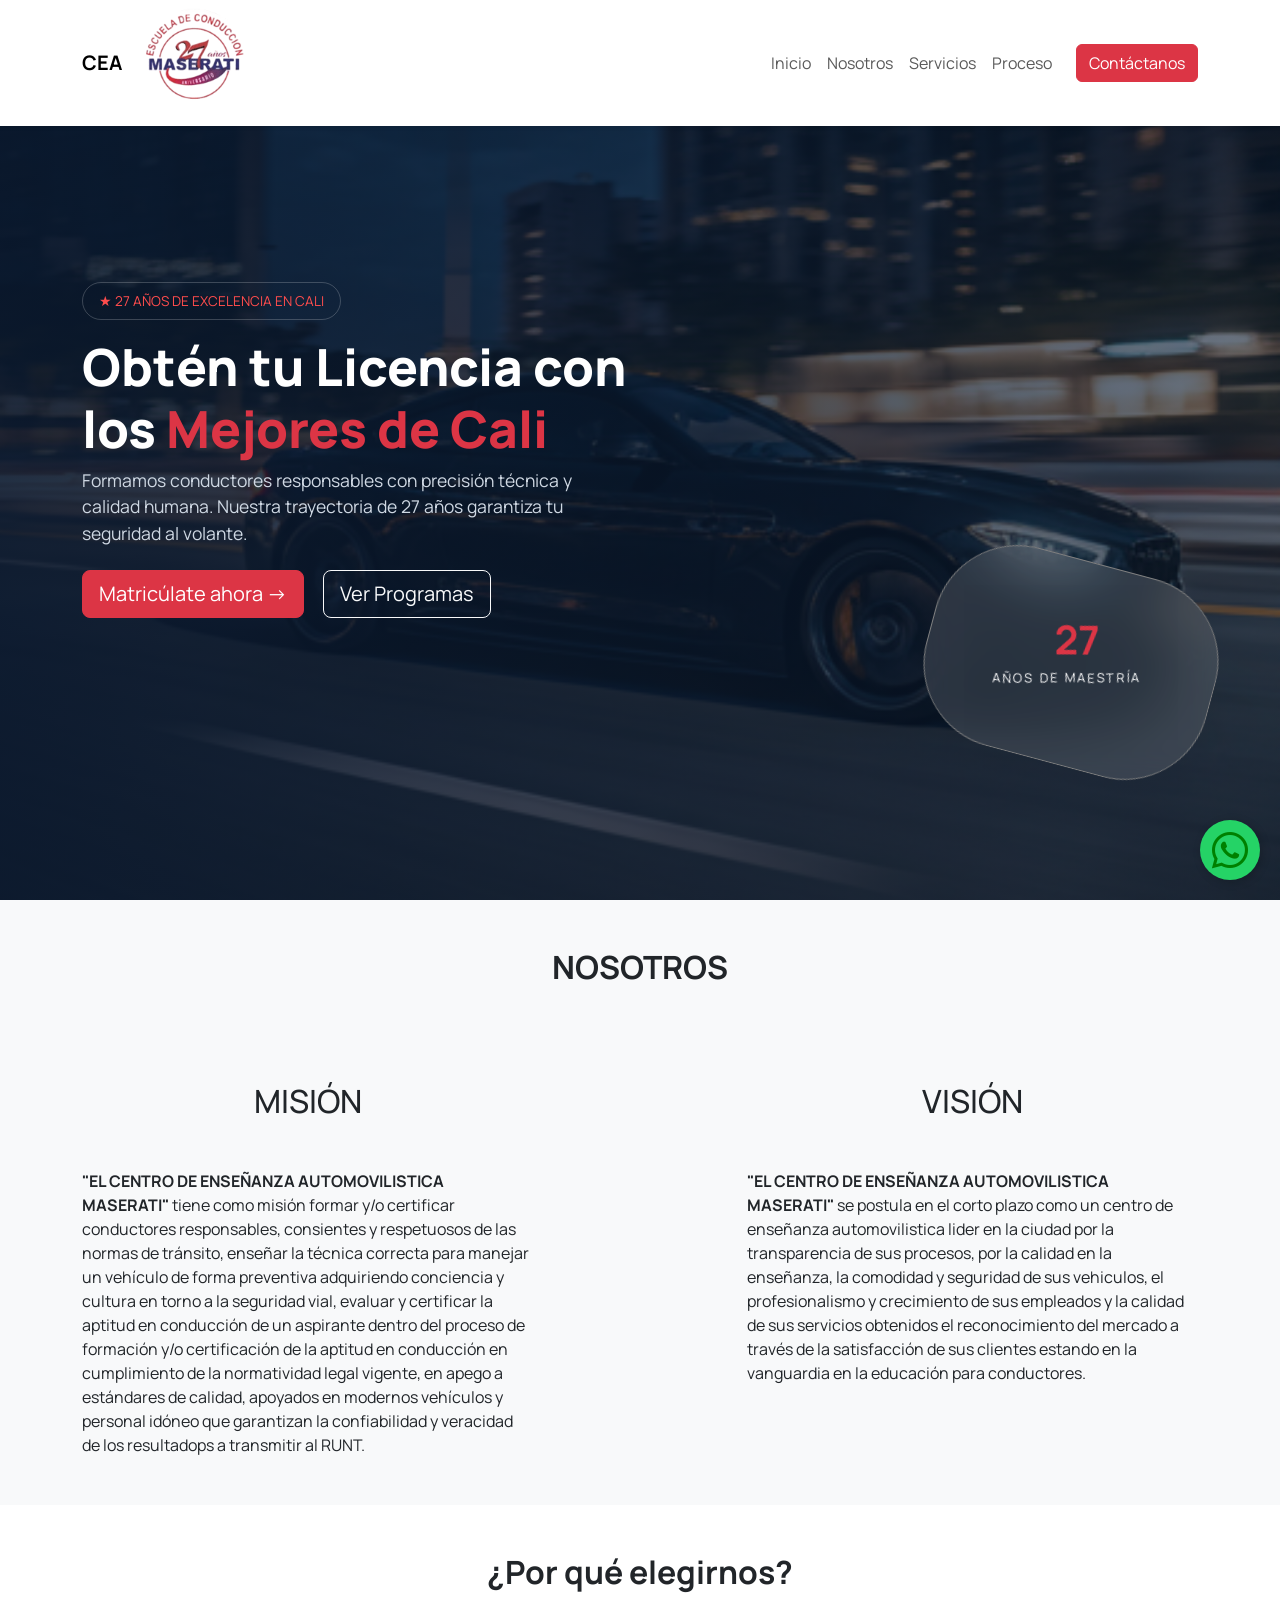
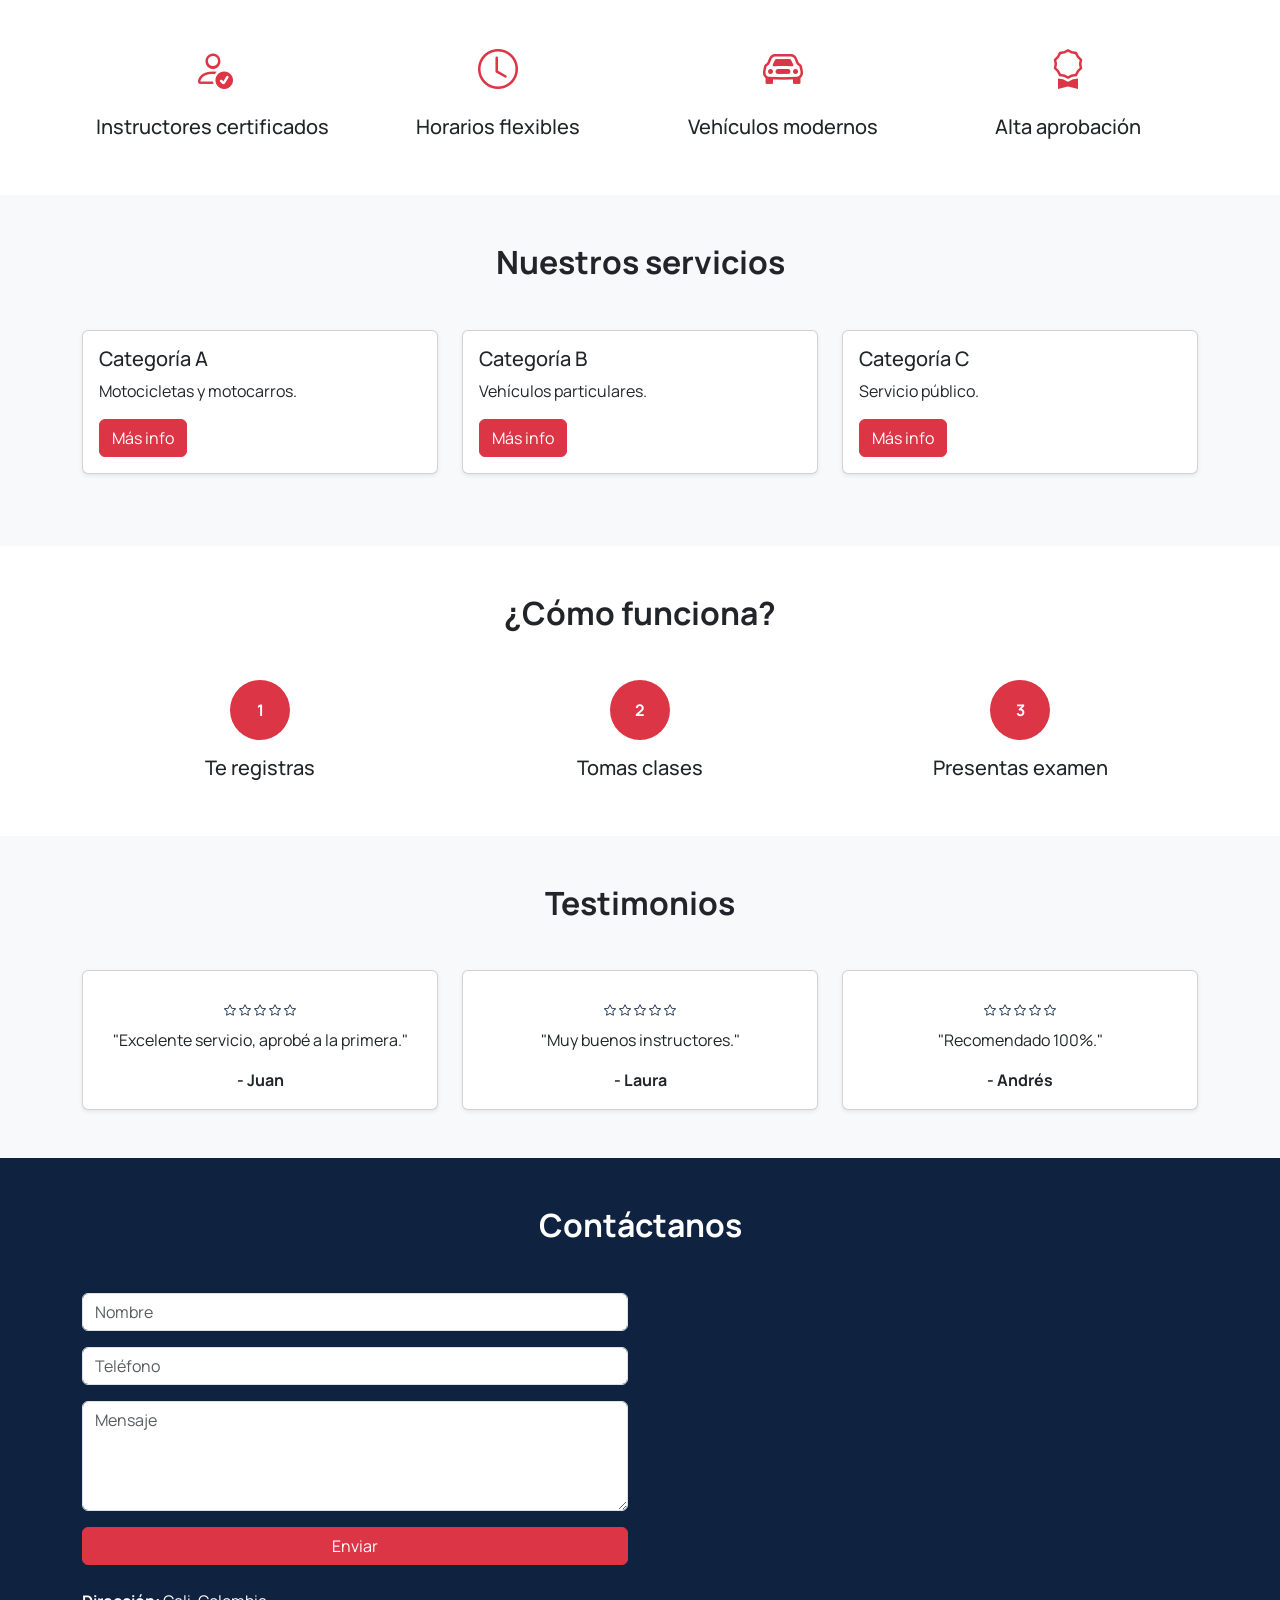
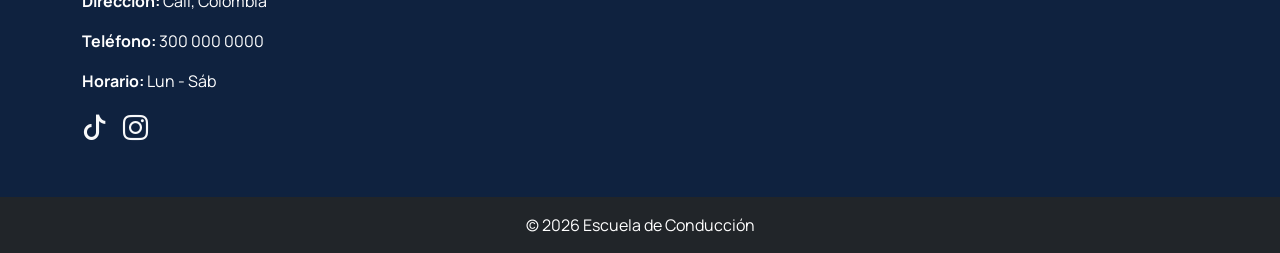
==== index.html @ 416451a6 "se agrega opcion nostotros en la navbar e inicio, se elimina opcion contacto" ====
<!DOCTYPE html>
<html lang="es">

<head>
  <meta charset="UTF-8">
  <meta name="viewport" content="width=device-width, initial-scale=1.0">
  <title>Escuela de Conducción Maserati</title>

  <!-- Bootstrap CSS -->
  <link href="https://cdn.jsdelivr.net/npm/bootstrap@5.3.3/dist/css/bootstrap.min.css" rel="stylesheet">

  <!-- Bootstrap Icons -->
  <link href="https://cdn.jsdelivr.net/npm/bootstrap-icons@1.11.3/font/bootstrap-icons.css" rel="stylesheet">

  <!-- Google Font -->
  <link href="https://fonts.googleapis.com/css2?family=Manrope:wght@300;400;600;800&display=swap" rel="stylesheet">

  <!-- CSS propio -->
  <link rel="stylesheet" href="styles.css">
</head>

<body>

  <!-- NAVBAR -->
  <nav class="navbar navbar-expand-lg navbar-light bg-white shadow-sm fixed-top">
    <div class="container">
      <div class="logo d-flex justify-content-center align-items-center">
        <a class="navbar-brand fw-bold" href="#">CEA</a>
        <img src="./img/logo-maserati(1).png" alt="logo maserati">
      </div>

      <button class="navbar-toggler" type="button" data-bs-toggle="collapse" data-bs-target="#menu">
        <span class="navbar-toggler-icon"></span>
      </button>

      <div class="collapse navbar-collapse" id="menu">

        <ul class="navbar-nav ms-auto align-items-lg-center">
          <li class="nav-item"><a class="nav-link" href="#inicio">Inicio</a></li>
            <li class="nav-item"><a class="nav-link" href="#nosotros">Nosotros</a></li>
          <li class="nav-item"><a class="nav-link" href="#servicios">Servicios</a></li>
          <li class="nav-item"><a class="nav-link" href="#proceso">Proceso</a></li>
      

          <li class="nav-item ms-lg-3">
            <a href="#contacto" class="btn btn-danger">Contáctanos</a>
          </li>
        </ul>
      </div>
    </div>
  </nav>

  <!-- HERO -->  

  <section class="hero d-flex align-items-center" id="inicio">
    <div class="container">
      <div class="row">
        <div class="col-lg-7 text-white">

          <!-- Badge -->
          <div class="badge-custom mb-3">
            ★ 27 AÑOS DE EXCELENCIA EN CALI
          </div>

          <!-- Título -->
          <h1 class="hero-title">
            Obtén tu Licencia con<br>
            los <span>Mejores de Cali</span>
          </h1>

          <!-- Descripción -->
          <p class="hero-text">
            Formamos conductores responsables con precisión técnica y calidad humana.
            Nuestra trayectoria de 27 años garantiza tu seguridad al volante.
          </p>

          <!-- Botones -->
          <div class="mt-4">
            <a href="#contacto" class="btn btn-danger btn-matricula btn-lg me-3">
              Matricúlate ahora →
            </a>
            <a href="#servicios" class="btn btn-outline-light btn-lg">
              Ver Programas
            </a>
          </div>

        </div>
      </div>
    </div>

    <!-- Burbuja derecha -->
    <div class="hero-badge d-none d-lg-block">
      <div>
        <strong>27</strong>
        <span>AÑOS DE MAESTRÍA</span>
      </div>
    </div>
  </section>

  <!-- SOBRE NOSOTROS -->
<section class="section-nosotros bg-light" id="nosotros">

    <div class="container">

      <div class="row justify-content-between">
        <div class="">
          <h2 class="fw-bold mb-5 my-5 text-center">NOSOTROS</h2>
        </div>
        <div class="col-12 col-lg-5 .div-mision">
          <h2 class="mt-5  mb-5 text-center">
            MISIÓN
          </h2>
          <p class="mb-5">
            <strong>"EL CENTRO DE ENSEÑANZA AUTOMOVILISTICA MASERATI"</strong> tiene como misión formar y/o certificar
            conductores responsables, consientes y respetuosos de las normas de tránsito, enseñar la técnica correcta
            para manejar un vehículo de forma preventiva adquiriendo conciencia y cultura en torno a la seguridad vial,
            evaluar y certificar la aptitud en conducción de un aspirante dentro del proceso de formación y/o
            certificación de la aptitud en conducción en cumplimiento de la normatividad legal vigente, en apego a
            estándares de calidad, apoyados en modernos vehículos y personal idóneo que garantizan la confiabilidad y
            veracidad de los resultadops a transmitir al RUNT.
          </p>
        </div>
        <div class="col-12 col-lg-5">
          <h2 class="mt-5 mb-5 text-center">
            VISIÓN
          </h2>
          <p class="mb-5">
            <strong>"EL CENTRO DE ENSEÑANZA AUTOMOVILISTICA MASERATI"</strong> se postula en el corto plazo como un
            centro de enseñanza automovilistica lider en la ciudad por la transparencia de sus procesos, por la calidad
            en la enseñanza, la comodidad y seguridad de sus vehiculos, el profesionalismo y crecimiento de sus
            empleados y la calidad de sus servicios obtenidos el reconocimiento del mercado a través de la satisfacción
            de sus clientes estando en la vanguardia en la educación para conductores.
          </p>


        </div>
      </div>
    </div>
  </section>

  <!-- BENEFICIOS -->
  <section class="py-5 text-center">
    <div class="container">
      <h2 class="fw-bold mb-5">¿Por qué elegirnos?</h2>

      <div class="row">
        <div class="col-md-3">
          <i class="bi bi-person-check fs-1 text-danger"></i>
          <h5 class="mt-3">Instructores certificados</h5>
        </div>

        <div class="col-md-3">
          <i class="bi bi-clock fs-1 text-danger"></i>
          <h5 class="mt-3">Horarios flexibles</h5>
        </div>

        <div class="col-md-3">
          <i class="bi bi-car-front fs-1 text-danger"></i>
          <h5 class="mt-3">Vehículos modernos</h5>
        </div>

        <div class="col-md-3">
          <i class="bi bi-award fs-1 text-danger"></i>
          <h5 class="mt-3">Alta aprobación</h5>
        </div>
      </div>
    </div>
  </section>

  <!-- SERVICIOS -->
  <section id="servicios" class="py-5 bg-light">
    <div class="container">
      <h2 class="fw-bold text-center mb-5">Nuestros servicios</h2>

      <div class="row">

        <div class="col-md-4 mb-4">
          <div class="card h-100 shadow-sm">
            <div class="card-body">
              <h5 class="card-title">Categoría A</h5>
              <p class="card-text">Motocicletas y motocarros.</p>
              <a href="#contacto" class="btn btn-danger">Más info</a>
            </div>
          </div>
        </div>

        <div class="col-md-4 mb-4">
          <div class="card h-100 shadow-sm">
            <div class="card-body">
              <h5 class="card-title">Categoría B</h5>
              <p class="card-text">Vehículos particulares.</p>
              <a href="#contacto" class="btn btn-danger">Más info</a>
            </div>
          </div>
        </div>

        <div class="col-md-4 mb-4">
          <div class="card h-100 shadow-sm">
            <div class="card-body">
              <h5 class="card-title">Categoría C</h5>
              <p class="card-text">Servicio público.</p>
              <a href="#contacto" class="btn btn-danger">Más info</a>
            </div>
          </div>
        </div>

      </div>
    </div>
  </section>

  <!-- PROCESO -->
  <section id="proceso" class="py-5 text-center">
    <div class="container">
      <h2 class="fw-bold mb-5">¿Cómo funciona?</h2>

      <div class="row">

        <div class="col-md-4">
          <div class="circle">1</div>
          <h5 class="mt-3">Te registras</h5>
        </div>

        <div class="col-md-4">
          <div class="circle">2</div>
          <h5 class="mt-3">Tomas clases</h5>
        </div>

        <div class="col-md-4">
          <div class="circle">3</div>
          <h5 class="mt-3">Presentas examen</h5>
        </div>

      </div>
    </div>
  </section>

  <!-- TESTIMONIOS -->
  <section class="py-5 bg-light">
    <div class="container text-center">
      <h2 class="fw-bold mb-5">Testimonios</h2>

      <div
        class="row  div-testimonials d-flex justify-content-center justify-content-md-around gap-2 gap-md-0 text-md-14">

        <div class="col-md-4  ">
          <div class="card p-3 shadow-sm div-comentario justify-content-center align-items-lg-center py-3">
            <div class="div-calification my-2">
              <i class="bi bi-star"></i>
              <i class="bi bi-star"></i>
              <i class="bi bi-star"></i>
              <i class="bi bi-star"></i>
              <i class="bi bi-star"></i>
            </div>
            <p>"Excelente servicio, aprobé a la primera."</p>
            <strong>- Juan</strong>
          </div>
        </div>

        <div class="col-md-4  ">
          <div class="card p-3 shadow-sm div-comentario justify-content-center align-items-lg-center">
            <div class="div-calification my-2">
              <i class="bi bi-star"></i>
              <i class="bi bi-star"></i>
              <i class="bi bi-star"></i>
              <i class="bi bi-star"></i>
              <i class="bi bi-star"></i>
            </div>
            <p>"Muy buenos instructores."</p>
            <strong>- Laura</strong>
          </div>
        </div>

        <div class="col-md-4 ">
          <div class="card p-3 shadow-sm div-comentario justify-content-center align-items-lg-center">
            <div class="div-calification my-2">
              <i class="bi bi-star"></i>
              <i class="bi bi-star"></i>
              <i class="bi bi-star"></i>
              <i class="bi bi-star"></i>
              <i class="bi bi-star"></i>
            </div>
            <p>"Recomendado 100%."</p>
            <strong>- Andrés</strong>
          </div>
        </div>

      </div>
    </div>
  </section>

  <!-- CONTACTO -->
  <!-- contacto-whatsapp -->
  <div id="chatContainer" class="chat-popup shadow-lg mb-5 bg-white rounded d-none">
    <div class="chat-header p-2 bg-success text-white rounded-top d-flex justify-content-between">
      <div class="d-flex gap-2 align-items-center">
        <img src="./img/logo-maserati(1).png" class="rounded-circle" alt="">
        <p>
          <span>CEA MASERATI</span><br>
          Asesoria
        </p>
      </div>
      <button type="button" class="btn-close btn-close-white float-end" onclick="toggleChat()"></button>
    </div>
    <div class="chat-body p-3">
      <p class="bg-light p-2 mb-5 rounded w-75 shadow-sm ">¡Bienvenido! <br><br> Estamos aquí para asesorarte, dejanos
        tu inquietud y
        te responderemos lo más pronto posible.</p>
      <div class="d-flex-column w-100">

        <form id="contactForm" class=" w-75 ms-auto">
          <div class="mb-2 shadow-sm">
            <input type="text" id="nombre" class="form-control" placeholder="Tu nombre" required>
          </div>
          <div class="mb-2 shadow-sm">
            <input type="email" class="form-control" placeholder="Correo electrónico" required>
          </div>
          <div class="mb-5 shadow-sm">
            <textarea class="form-control" id="mensaje" rows="3" placeholder="Tu mensaje"></textarea>
          </div>
          <div>
            <button type="button" onclick="enviarWhatsApp()" class="btn btn-success w-100">Chat</button>
          </div>
        </form>
      </div>
    </div>
  </div>


  <section id="contacto" class="py-5 contacto-dark">
    <div class="container">
      <h2 class="fw-bold text-center mb-5">Contáctanos</h2>

      <div class="row g-4">

        <!-- FORMULARIO -->
        <div class="col-md-6">
          <form id="formulario">
            <input type="text" class="form-control mb-3" placeholder="Nombre" required>
            <input type="tel" class="form-control mb-3" placeholder="Teléfono" required>
            <textarea class="form-control mb-3" rows="4" placeholder="Mensaje"></textarea>
            <button class="btn btn-danger w-100">Enviar</button>
          </form>

          <div class="mt-4">
            <p><strong>Dirección:</strong> Cali, Colombia</p>
            <p><strong>Teléfono:</strong> 300 000 0000</p>
            <p><strong>Horario:</strong> Lun - Sáb</p>
          </div>
          <div class="social-media d-flex gap-3">
            <a href="http://tiktok.com" target="_blank" rel="noopener noreferrer"> <i class="bi bi-tiktok text-light"></i></a>
            <a href="https://www.instagram.com/cea_maserati/?hl=es" target="_blank" rel="noopener noreferrer"><i
                class="bi bi-instagram text-light"></i></a>
            <button class="btn-whatsapp" onclick="toggleChat()">
              <i class="bi bi-whatsapp"></i> <!-- Requiere Bootstrap Icons -->
            </button>
          </div>
        </div>


        <!-- MAPA -->
        <div class="col-md-6">
          <div class="map-container">
            <iframe
              src="https://www.google.com/maps/embed?pb=!1m18!1m12!1m3!1d63724.85828666542!2d-76.56522850443127!3d3.3980406687768285!2m3!1f0!2f0!3f0!3m2!1i1024!2i768!4f13.1!3m3!1m2!1s0x8e30a6b75985d2c9%3A0x736efd3557497a83!2sMASERATI%20Escuela%20de%20Conducci%C3%B3n!5e0!3m2!1ses!2sco!4v1777932307886!5m2!1ses!2sco"
              width="600" height="450" style="border:0;" allowfullscreen="" loading="lazy"
              referrerpolicy="no-referrer-when-downgrade"></iframe>
          </div>

        </div>



      </div>
    </div>
  </section>

  <!-- FOOTER -->
  <footer class="bg-dark text-white text-center py-3">
    <p class="mb-0">© 2026 Escuela de Conducción</p>
  </footer>

  <!-- Bootstrap JS -->
  <script src="https://cdn.jsdelivr.net/npm/bootstrap@5.3.3/dist/js/bootstrap.bundle.min.js"></script>

  <!-- JS propio -->
  <script src="script.js"></script>

</body>

</html>
---- styles.css ----
body {
  font-family: 'Manrope', sans-serif;
}


/* Animación de aparición logo */
@keyframes aparecer {
  from {
    opacity: 0;
  }

  to {
    opacity: 1;
  }
}

/* Animación de aparición chat*/
@keyframes slideUp {
  from {
    transform: translateY(100%);
    opacity: 0;
  }

  to {
    transform: translateY(0);
    opacity: 1;
  }
}

/* NAVBAR */
.navbar{
  z-index: 1;
}
.logo {

  animation: aparecer 1.5s ease-out;
}

.logo img {
  width: 110px;
  height: 110px;
  margin-left: 2px;
}

/* HERO */

.hero {
  min-height: 100vh;
  background: linear-gradient(to right,
      rgba(10, 25, 47, 0.9),
      rgba(10, 25, 47, 0.6)),
    url("img/hero.jpg") center/cover no-repeat;
  position: relative;
}

.hero-title {
  font-size: 3.2rem;
  font-weight: 800;
  line-height: 1.2;
}

.hero-title span {
  color: #dc3545;
}

.hero-text {
  font-size: 1.1rem;
  color: #cfd8e3;
  max-width: 500px;
}



.badge-custom {
  display: inline-block;
  padding: 8px 16px;
  border: 1px solid rgba(255, 255, 255, 0.2);
  border-radius: 50px;
  font-size: 0.85rem;
  color: #ff4d4d;
}

/* Burbuja derecha */
.hero-badge {
  position: absolute;
  width: 290px;
  height: 205px;
  right: 5%;
  bottom: 15%;
  background-color: rgba(255, 255, 255, 0.123);
  padding: 48px;
  border-radius: 85px;
  border: 1px solid gray;
  text-align: center;
  color: white;
  transform: rotateZ(15deg);
  backdrop-filter: blur(25px);
}


.hero-badge strong {
  font-size: 2.5rem;
  color: #dc3545;
  display: block;
  transform: rotateZ(-15deg);
}

.hero-badge span {
  font-size: 0.8rem;
  letter-spacing: 2px;
  display: block;
  transform: rotateZ(-15deg);
}

/* PROCESO */

.circle {
  width: 60px;
  height: 60px;
  background: #dc3545;
  color: white;
  border-radius: 50%;
  display: flex;
  align-items: center;
  justify-content: center;
  margin: auto;
  font-weight: bold;
}

/* TESTIMONIOS */

.div-calification i {
  color: #0f223f;
  font-size: 12px;
}

/* CONTACTO-WHATSAPP */
.btn-whatsapp i {
  font-size: 36px;
  color: green;

}

#chatContainer {
  background-image: url('./img/fondo-div-contacto.jpg');
}

#contactForm input,
#contactForm textarea {
  background-color: #e1ffc7;


}

#contactForm input::placeholder,
#contactForm textarea::placeholder {

  color: #075E54;

}

.section-formulario-contacto {
  height: 1200px;
}

/* Contenedor del chat */
.chat-popup {
  position: fixed;
  bottom: 90px;
  right: 20px;
  width: 400px;
  z-index: 999;
  animation: slideUp 0.4s ease-out;
}

.chat-header img {
  height: 50px;
  width: 50px;
  background-color: aliceblue;

}

/* Botón flotante */
.btn-whatsapp {
  position: fixed;
  bottom: 20px;
  right: 20px;
  background-color: #25d366;
  color: white;
  border: none;
  border-radius: 50%;
  width: 60px;
  height: 60px;
  font-size: 30px;
  box-shadow: 2px 2px 10px rgba(0, 0, 0, 0.2);
  z-index: 1000;
}

i{
  font-size:25px;
}




/* MAPA */
.map-container {
  width: 100%;
  height: 100%;
  min-height: 350px;
  border-radius: 10px;
  overflow: hidden;
}

.contacto-dark {
  background-color: #0f223f;
  color: white;
}

/* MEDIA QUERIES */

/* media quierie para cambiar el alto de las card al cambiar el viewport */
@media(min-width:768px) {
  .div-testimonials .div-comentario {
    height: 140px;
  }
}
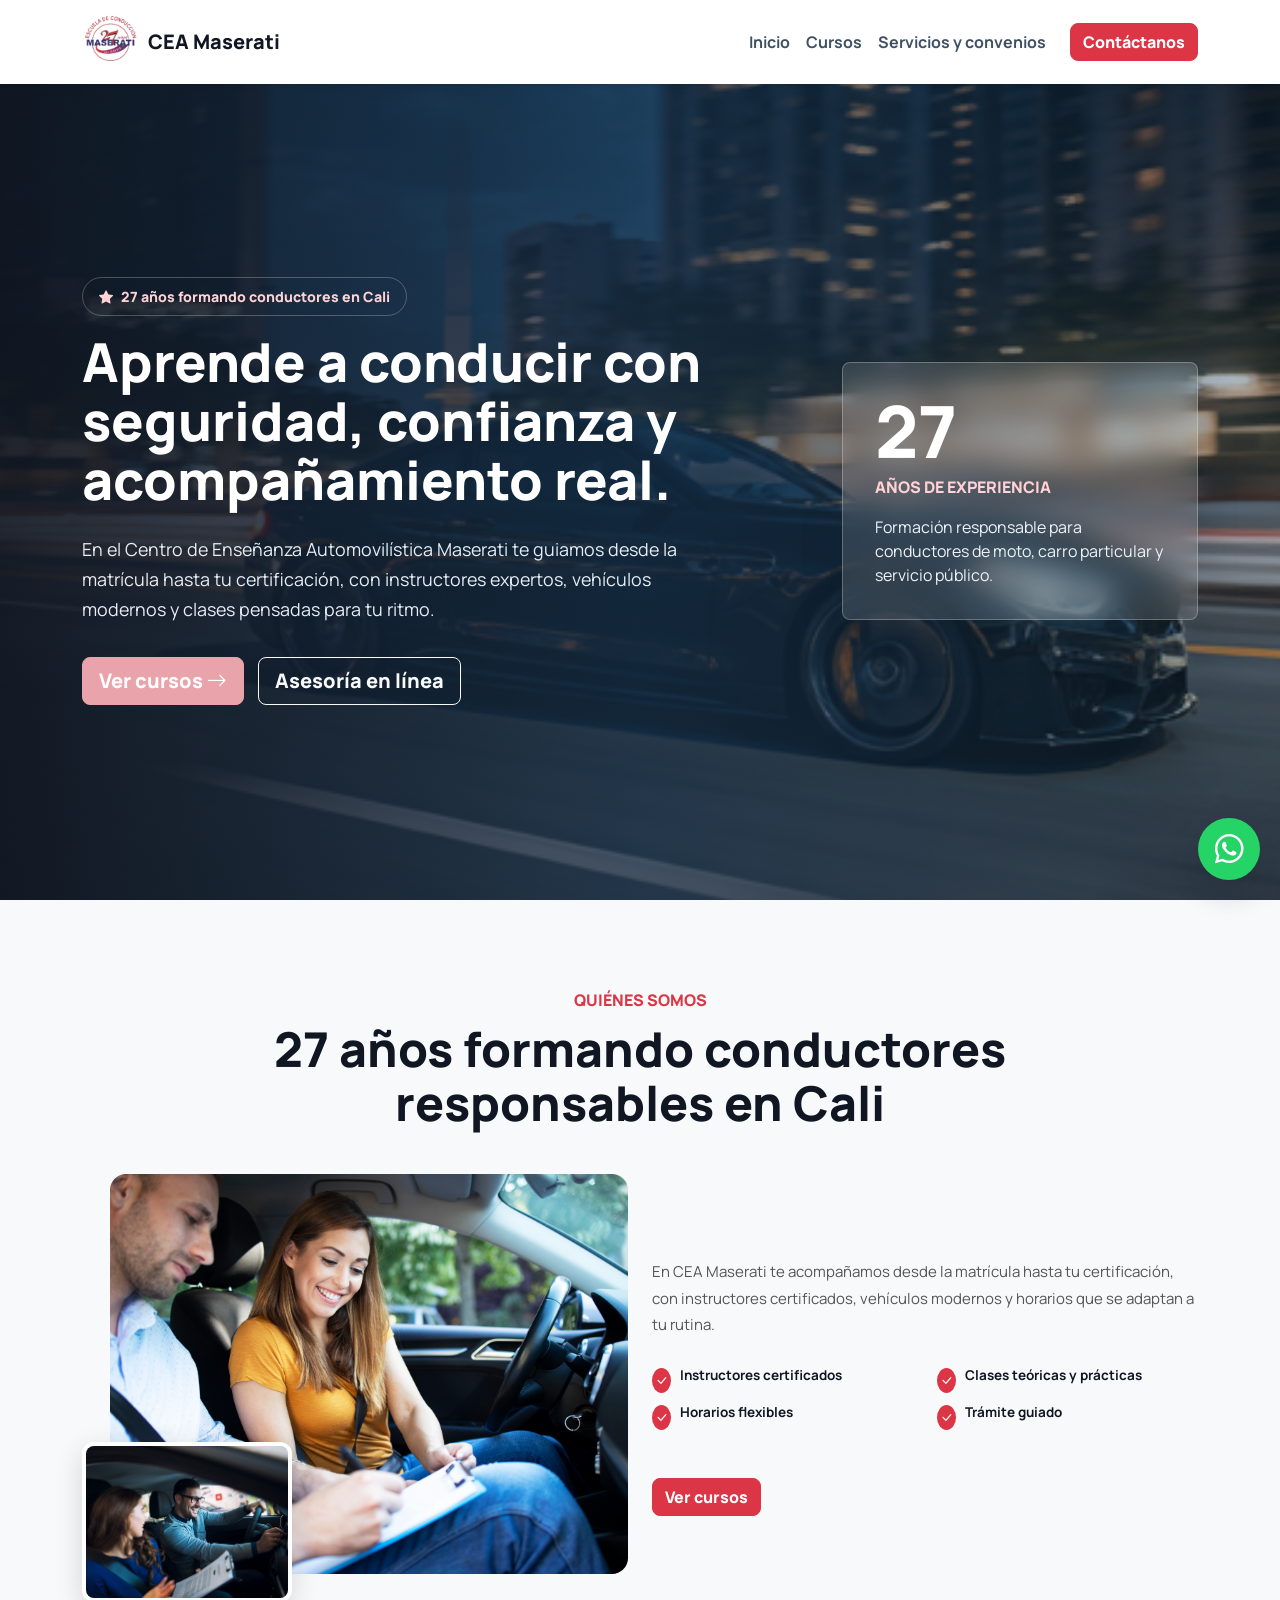
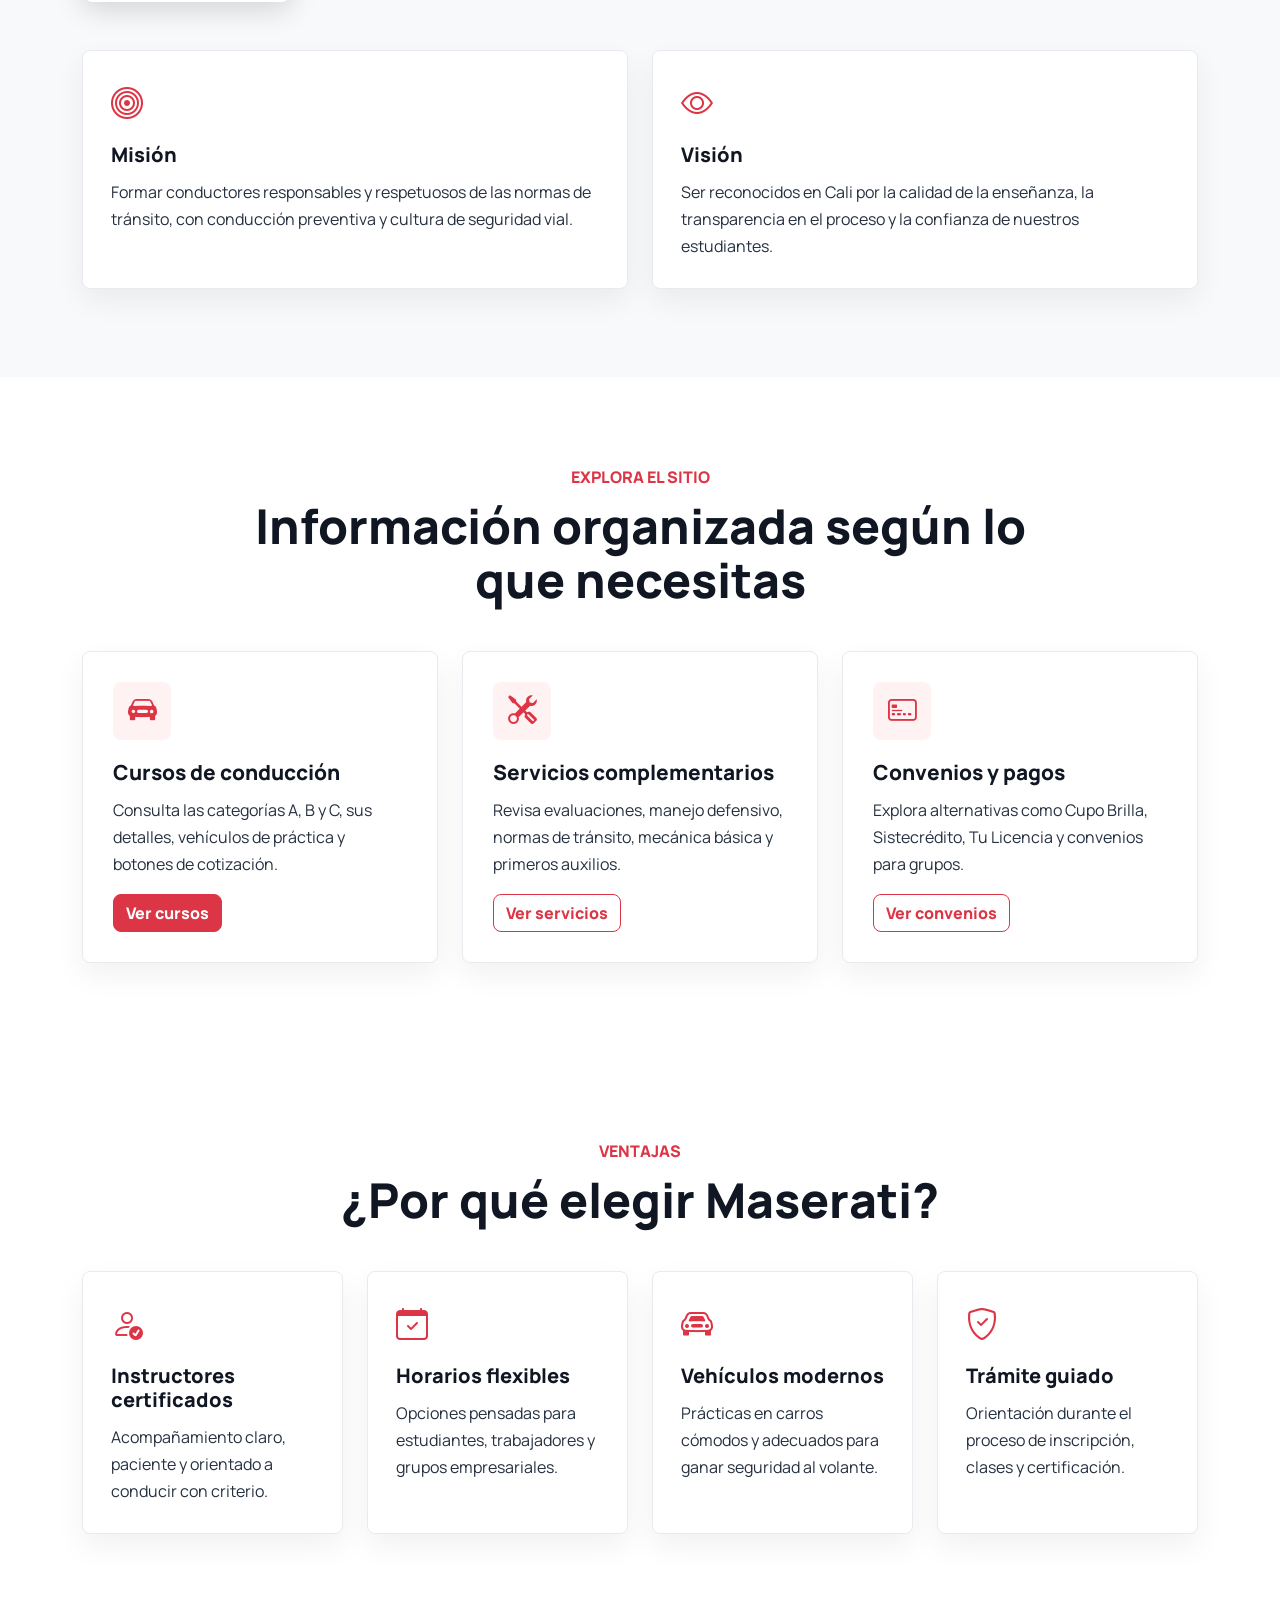
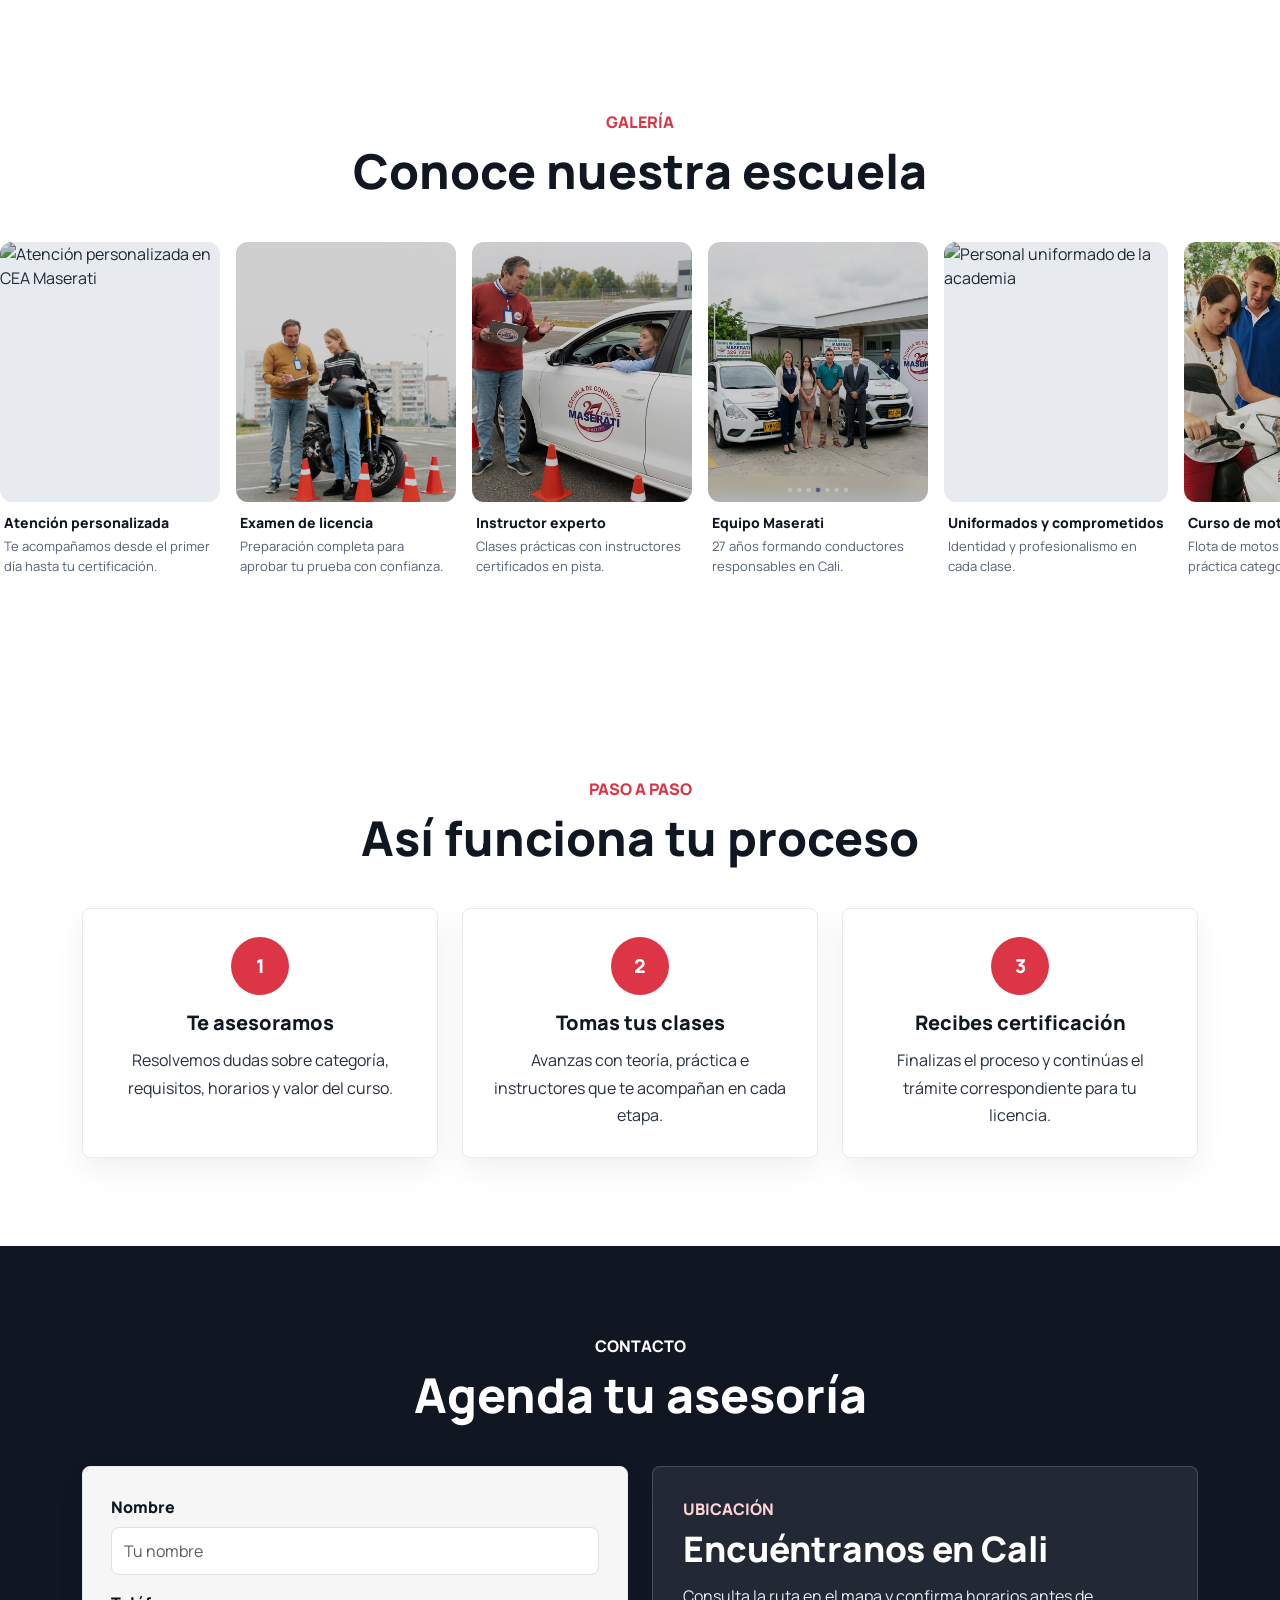
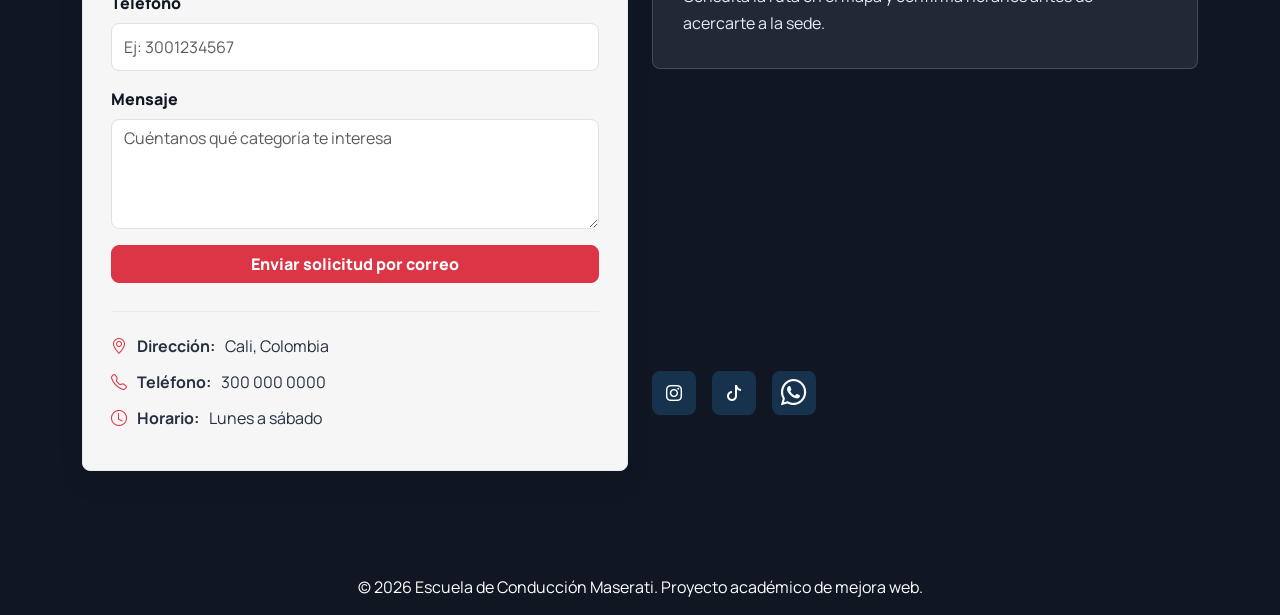
==== commit f7d898c3: "Proyecto final Bootcamp" ====
--- a/index.html
+++ b/index.html
@@ -4,44 +4,34 @@
 <head>
   <meta charset="UTF-8">
   <meta name="viewport" content="width=device-width, initial-scale=1.0">
-  <title>Escuela de Conducción Maserati</title>
-
-  <!-- Bootstrap CSS -->
+  <meta name="description"
+    content="Centro de Enseñanza Automovilística Maserati en Cali. Formación de conductores, cursos de conducción y asesoría.">
+  <title>Escuela de Conducción Maserati | CEA en Cali</title>
+
   <link href="https://cdn.jsdelivr.net/npm/bootstrap@5.3.3/dist/css/bootstrap.min.css" rel="stylesheet">
-
-  <!-- Bootstrap Icons -->
   <link href="https://cdn.jsdelivr.net/npm/bootstrap-icons@1.11.3/font/bootstrap-icons.css" rel="stylesheet">
-
-  <!-- Google Font -->
-  <link href="https://fonts.googleapis.com/css2?family=Manrope:wght@300;400;600;800&display=swap" rel="stylesheet">
-
-  <!-- CSS propio -->
+  <link href="https://fonts.googleapis.com/css2?family=Manrope:wght@300;400;600;700;800&display=swap" rel="stylesheet">
   <link rel="stylesheet" href="styles.css">
 </head>
 
 <body>
-
-  <!-- NAVBAR -->
   <nav class="navbar navbar-expand-lg navbar-light bg-white shadow-sm fixed-top">
     <div class="container">
-      <div class="logo d-flex justify-content-center align-items-center">
-        <a class="navbar-brand fw-bold" href="#">CEA</a>
-        <img src="./img/logo-maserati(1).png" alt="logo maserati">
-      </div>
-
-      <button class="navbar-toggler" type="button" data-bs-toggle="collapse" data-bs-target="#menu">
+      <a class="navbar-brand d-flex align-items-center gap-2" href="index.html" aria-label="Ir al inicio">
+        <img src="./img/logo-maserati(1).png" alt="Logo Escuela Maserati">
+        <span>CEA Maserati</span>
+      </a>
+
+      <button class="navbar-toggler" type="button" data-bs-toggle="collapse" data-bs-target="#menu"
+        aria-controls="menu" aria-expanded="false" aria-label="Abrir menú">
         <span class="navbar-toggler-icon"></span>
       </button>
 
       <div class="collapse navbar-collapse" id="menu">
-
         <ul class="navbar-nav ms-auto align-items-lg-center">
-          <li class="nav-item"><a class="nav-link" href="#inicio">Inicio</a></li>
-            <li class="nav-item"><a class="nav-link" href="#nosotros">Nosotros</a></li>
-          <li class="nav-item"><a class="nav-link" href="#servicios">Servicios</a></li>
-          <li class="nav-item"><a class="nav-link" href="#proceso">Proceso</a></li>
-      
-
+          <li class="nav-item"><a class="nav-link" href="index.html">Inicio</a></li>
+          <li class="nav-item"><a class="nav-link" href="cursos.html">Cursos</a></li>
+          <li class="nav-item"><a class="nav-link" href="servicios.html">Servicios y convenios</a></li>
           <li class="nav-item ms-lg-3">
             <a href="#contacto" class="btn btn-danger">Contáctanos</a>
           </li>
@@ -50,341 +40,473 @@
     </div>
   </nav>
 
-  <!-- HERO -->  
-
-  <section class="hero d-flex align-items-center" id="inicio">
-    <div class="container">
-      <div class="row">
-        <div class="col-lg-7 text-white">
-
-          <!-- Badge -->
-          <div class="badge-custom mb-3">
-            ★ 27 AÑOS DE EXCELENCIA EN CALI
-          </div>
-
-          <!-- Título -->
-          <h1 class="hero-title">
-            Obtén tu Licencia con<br>
-            los <span>Mejores de Cali</span>
-          </h1>
-
-          <!-- Descripción -->
-          <p class="hero-text">
-            Formamos conductores responsables con precisión técnica y calidad humana.
-            Nuestra trayectoria de 27 años garantiza tu seguridad al volante.
-          </p>
-
-          <!-- Botones -->
-          <div class="mt-4">
-            <a href="#contacto" class="btn btn-danger btn-matricula btn-lg me-3">
-              Matricúlate ahora →
-            </a>
-            <a href="#servicios" class="btn btn-outline-light btn-lg">
-              Ver Programas
-            </a>
-          </div>
-
-        </div>
-      </div>
-    </div>
-
-    <!-- Burbuja derecha -->
-    <div class="hero-badge d-none d-lg-block">
-      <div>
-        <strong>27</strong>
-        <span>AÑOS DE MAESTRÍA</span>
-      </div>
-    </div>
-  </section>
-
-  <!-- SOBRE NOSOTROS -->
-<section class="section-nosotros bg-light" id="nosotros">
-
-    <div class="container">
-
-      <div class="row justify-content-between">
-        <div class="">
-          <h2 class="fw-bold mb-5 my-5 text-center">NOSOTROS</h2>
-        </div>
-        <div class="col-12 col-lg-5 .div-mision">
-          <h2 class="mt-5  mb-5 text-center">
-            MISIÓN
-          </h2>
-          <p class="mb-5">
-            <strong>"EL CENTRO DE ENSEÑANZA AUTOMOVILISTICA MASERATI"</strong> tiene como misión formar y/o certificar
-            conductores responsables, consientes y respetuosos de las normas de tránsito, enseñar la técnica correcta
-            para manejar un vehículo de forma preventiva adquiriendo conciencia y cultura en torno a la seguridad vial,
-            evaluar y certificar la aptitud en conducción de un aspirante dentro del proceso de formación y/o
-            certificación de la aptitud en conducción en cumplimiento de la normatividad legal vigente, en apego a
-            estándares de calidad, apoyados en modernos vehículos y personal idóneo que garantizan la confiabilidad y
-            veracidad de los resultadops a transmitir al RUNT.
-          </p>
-        </div>
-        <div class="col-12 col-lg-5">
-          <h2 class="mt-5 mb-5 text-center">
-            VISIÓN
-          </h2>
-          <p class="mb-5">
-            <strong>"EL CENTRO DE ENSEÑANZA AUTOMOVILISTICA MASERATI"</strong> se postula en el corto plazo como un
-            centro de enseñanza automovilistica lider en la ciudad por la transparencia de sus procesos, por la calidad
-            en la enseñanza, la comodidad y seguridad de sus vehiculos, el profesionalismo y crecimiento de sus
-            empleados y la calidad de sus servicios obtenidos el reconocimiento del mercado a través de la satisfacción
-            de sus clientes estando en la vanguardia en la educación para conductores.
-          </p>
-
-
-        </div>
-      </div>
-    </div>
-  </section>
-
-  <!-- BENEFICIOS -->
-  <section class="py-5 text-center">
-    <div class="container">
-      <h2 class="fw-bold mb-5">¿Por qué elegirnos?</h2>
-
-      <div class="row">
-        <div class="col-md-3">
-          <i class="bi bi-person-check fs-1 text-danger"></i>
-          <h5 class="mt-3">Instructores certificados</h5>
-        </div>
-
-        <div class="col-md-3">
-          <i class="bi bi-clock fs-1 text-danger"></i>
-          <h5 class="mt-3">Horarios flexibles</h5>
-        </div>
-
-        <div class="col-md-3">
-          <i class="bi bi-car-front fs-1 text-danger"></i>
-          <h5 class="mt-3">Vehículos modernos</h5>
-        </div>
-
-        <div class="col-md-3">
-          <i class="bi bi-award fs-1 text-danger"></i>
-          <h5 class="mt-3">Alta aprobación</h5>
-        </div>
-      </div>
-    </div>
-  </section>
-
-  <!-- SERVICIOS -->
-  <section id="servicios" class="py-5 bg-light">
-    <div class="container">
-      <h2 class="fw-bold text-center mb-5">Nuestros servicios</h2>
-
-      <div class="row">
-
-        <div class="col-md-4 mb-4">
-          <div class="card h-100 shadow-sm">
-            <div class="card-body">
-              <h5 class="card-title">Categoría A</h5>
-              <p class="card-text">Motocicletas y motocarros.</p>
-              <a href="#contacto" class="btn btn-danger">Más info</a>
-            </div>
-          </div>
-        </div>
-
-        <div class="col-md-4 mb-4">
-          <div class="card h-100 shadow-sm">
-            <div class="card-body">
-              <h5 class="card-title">Categoría B</h5>
-              <p class="card-text">Vehículos particulares.</p>
-              <a href="#contacto" class="btn btn-danger">Más info</a>
-            </div>
-          </div>
-        </div>
-
-        <div class="col-md-4 mb-4">
-          <div class="card h-100 shadow-sm">
-            <div class="card-body">
-              <h5 class="card-title">Categoría C</h5>
-              <p class="card-text">Servicio público.</p>
-              <a href="#contacto" class="btn btn-danger">Más info</a>
-            </div>
-          </div>
-        </div>
-
-      </div>
-    </div>
-  </section>
-
-  <!-- PROCESO -->
-  <section id="proceso" class="py-5 text-center">
-    <div class="container">
-      <h2 class="fw-bold mb-5">¿Cómo funciona?</h2>
-
-      <div class="row">
-
-        <div class="col-md-4">
-          <div class="circle">1</div>
-          <h5 class="mt-3">Te registras</h5>
-        </div>
-
-        <div class="col-md-4">
-          <div class="circle">2</div>
-          <h5 class="mt-3">Tomas clases</h5>
-        </div>
-
-        <div class="col-md-4">
-          <div class="circle">3</div>
-          <h5 class="mt-3">Presentas examen</h5>
-        </div>
-
-      </div>
-    </div>
-  </section>
-
-  <!-- TESTIMONIOS -->
-  <section class="py-5 bg-light">
-    <div class="container text-center">
-      <h2 class="fw-bold mb-5">Testimonios</h2>
-
-      <div
-        class="row  div-testimonials d-flex justify-content-center justify-content-md-around gap-2 gap-md-0 text-md-14">
-
-        <div class="col-md-4  ">
-          <div class="card p-3 shadow-sm div-comentario justify-content-center align-items-lg-center py-3">
-            <div class="div-calification my-2">
-              <i class="bi bi-star"></i>
-              <i class="bi bi-star"></i>
-              <i class="bi bi-star"></i>
-              <i class="bi bi-star"></i>
-              <i class="bi bi-star"></i>
-            </div>
-            <p>"Excelente servicio, aprobé a la primera."</p>
-            <strong>- Juan</strong>
-          </div>
-        </div>
-
-        <div class="col-md-4  ">
-          <div class="card p-3 shadow-sm div-comentario justify-content-center align-items-lg-center">
-            <div class="div-calification my-2">
-              <i class="bi bi-star"></i>
-              <i class="bi bi-star"></i>
-              <i class="bi bi-star"></i>
-              <i class="bi bi-star"></i>
-              <i class="bi bi-star"></i>
-            </div>
-            <p>"Muy buenos instructores."</p>
-            <strong>- Laura</strong>
-          </div>
-        </div>
-
-        <div class="col-md-4 ">
-          <div class="card p-3 shadow-sm div-comentario justify-content-center align-items-lg-center">
-            <div class="div-calification my-2">
-              <i class="bi bi-star"></i>
-              <i class="bi bi-star"></i>
-              <i class="bi bi-star"></i>
-              <i class="bi bi-star"></i>
-              <i class="bi bi-star"></i>
-            </div>
-            <p>"Recomendado 100%."</p>
-            <strong>- Andrés</strong>
-          </div>
-        </div>
-
-      </div>
-    </div>
-  </section>
-
-  <!-- CONTACTO -->
-  <!-- contacto-whatsapp -->
-  <div id="chatContainer" class="chat-popup shadow-lg mb-5 bg-white rounded d-none">
-    <div class="chat-header p-2 bg-success text-white rounded-top d-flex justify-content-between">
+  <main>
+    <section class="hero d-flex align-items-center" id="inicio">
+      <div class="container">
+        <div class="row align-items-center">
+          <div class="col-lg-7 text-white">
+            <p class="badge-custom mb-3">
+              <i class="bi bi-star-fill"></i> 27 años formando conductores en Cali
+            </p>
+
+            <h1 class="hero-title">
+              Aprende a conducir con seguridad, confianza y acompañamiento real.
+            </h1>
+
+            <p class="hero-text">
+              En el Centro de Enseñanza Automovilística Maserati te guiamos desde la matrícula hasta tu certificación,
+              con instructores expertos, vehículos modernos y clases pensadas para tu ritmo.
+            </p>
+
+            <div class="hero-actions">
+              <a href="cursos.html" class="btn btn-danger btn-lg" id="btn-ver-cursos">
+                Ver cursos <i class="bi bi-arrow-right"></i>
+              </a>
+              <a href="#" class="btn btn-outline-light btn-lg btn-whatsapp-context" data-course="general">
+                Asesoría en línea
+              </a>
+            </div>
+          </div>
+
+          <div class="col-lg-4 offset-lg-1 d-none d-lg-block">
+            <div class="hero-card">
+              <strong>27</strong>
+              <span>años de experiencia</span>
+              <p>Formación responsable para conductores de moto, carro particular y servicio público.</p>
+            </div>
+          </div>
+        </div>
+      </div>
+    </section>
+
+    <section class="section-pad bg-light" id="nosotros">
+      <div class="container">
+        <div class="section-heading text-center">
+          <span>Quiénes somos</span>
+          <h2>27 años formando conductores responsables en Cali</h2>
+        </div>
+
+        <div class="row g-4 align-items-center mb-5">
+          <div class="col-lg-6">
+            <div class="img-stack">
+              <img class="img-main"
+                src="./img/car-instructor-explaining-city-traffic-rules-before-driving-car.jpg"
+                alt="Instructor explicando normas de tránsito en clase práctica">
+              <img class="img-sub" src="./img/car-purchase.jpg" alt="Estudiante en formación de conducción">
+            </div>
+          </div>
+
+          <div class="col-lg-6">
+            <p class="about-p">
+              En CEA Maserati te acompañamos desde la matrícula hasta tu certificación, con instructores certificados,
+              vehículos modernos y horarios que se adaptan a tu rutina.
+            </p>
+            <div class="checks">
+              <span class="check-item"><i class="bi bi-check-lg"></i>Instructores certificados</span>
+              <span class="check-item"><i class="bi bi-check-lg"></i>Clases teóricas y prácticas</span>
+              <span class="check-item"><i class="bi bi-check-lg"></i>Horarios flexibles</span>
+              <span class="check-item"><i class="bi bi-check-lg"></i>Trámite guiado</span>
+            </div>
+            <a href="cursos.html" class="btn btn-danger mt-3">Ver cursos</a>
+          </div>
+        </div>
+
+        <div class="row g-4">
+          <div class="col-lg-6">
+            <article class="info-panel h-100">
+              <i class="bi bi-bullseye"></i>
+              <h3>Misión</h3>
+              <p>
+                Formar conductores responsables y respetuosos de las normas de tránsito, con conducción preventiva y
+                cultura de seguridad vial.
+              </p>
+            </article>
+          </div>
+
+          <div class="col-lg-6">
+            <article class="info-panel h-100">
+              <i class="bi bi-eye"></i>
+              <h3>Visión</h3>
+              <p>
+                Ser reconocidos en Cali por la calidad de la enseñanza, la transparencia en el proceso y la confianza
+                de nuestros estudiantes.
+              </p>
+            </article>
+          </div>
+        </div>
+      </div>
+    </section>
+
+    <section class="section-pad">
+      <div class="container">
+        <div class="section-heading text-center">
+          <span>Explora el sitio</span>
+          <h2>Información organizada según lo que necesitas</h2>
+        </div>
+
+        <div class="row g-4">
+          <div class="col-md-6 col-lg-4">
+            <article class="route-card">
+              <i class="bi bi-car-front-fill"></i>
+              <h3>Cursos de conducción</h3>
+              <p>Consulta las categorías A, B y C, sus detalles, vehículos de práctica y botones de cotización.</p>
+              <a href="cursos.html" class="btn btn-danger">Ver cursos</a>
+            </article>
+          </div>
+
+          <div class="col-md-6 col-lg-4">
+            <article class="route-card">
+              <i class="bi bi-tools"></i>
+              <h3>Servicios complementarios</h3>
+              <p>Revisa evaluaciones, manejo defensivo, normas de tránsito, mecánica básica y primeros auxilios.</p>
+              <a href="servicios.html" class="btn btn-outline-danger">Ver servicios</a>
+            </article>
+          </div>
+
+          <div class="col-md-6 col-lg-4">
+            <article class="route-card">
+              <i class="bi bi-credit-card-2-front"></i>
+              <h3>Convenios y pagos</h3>
+              <p>Explora alternativas como Cupo Brilla, Sistecrédito, Tu Licencia y convenios para grupos.</p>
+              <a href="servicios.html#convenios" class="btn btn-outline-danger">Ver convenios</a>
+            </article>
+          </div>
+        </div>
+      </div>
+    </section>
+
+    <section class="section-pad" id="beneficios">
+      <div class="container">
+        <div class="section-heading text-center">
+          <span>Ventajas</span>
+          <h2>¿Por qué elegir Maserati?</h2>
+        </div>
+
+        <div class="row g-4">
+          <div class="col-sm-6 col-lg-3">
+            <div class="benefit-item">
+              <i class="bi bi-person-check"></i>
+              <h3>Instructores certificados</h3>
+              <p>Acompañamiento claro, paciente y orientado a conducir con criterio.</p>
+            </div>
+          </div>
+
+          <div class="col-sm-6 col-lg-3">
+            <div class="benefit-item">
+              <i class="bi bi-calendar-check"></i>
+              <h3>Horarios flexibles</h3>
+              <p>Opciones pensadas para estudiantes, trabajadores y grupos empresariales.</p>
+            </div>
+          </div>
+
+          <div class="col-sm-6 col-lg-3">
+            <div class="benefit-item">
+              <i class="bi bi-car-front"></i>
+              <h3>Vehículos modernos</h3>
+              <p>Prácticas en carros cómodos y adecuados para ganar seguridad al volante.</p>
+            </div>
+          </div>
+
+          <div class="col-sm-6 col-lg-3">
+            <div class="benefit-item">
+              <i class="bi bi-shield-check"></i>
+              <h3>Trámite guiado</h3>
+              <p>Orientación durante el proceso de inscripción, clases y certificación.</p>
+            </div>
+          </div>
+        </div>
+      </div>
+    </section>
+
+    <section class="section-pad" id="galeria">
+      <div class="container">
+        <div class="section-heading text-center">
+          <span>Galería</span>
+          <h2>Conoce nuestra escuela</h2>
+        </div>
+      </div>
+
+      <div class="carousel-outer">
+        <div class="carousel-track">
+          <div class="carousel-slide">
+            <div class="carousel-img-wrap">
+              <img src="./img/Entregadellaves.png" alt="Atención personalizada en CEA Maserati">
+            </div>
+            <div class="carousel-label">
+              <strong>Atención personalizada</strong>
+              <span>Te acompañamos desde el primer día hasta tu certificación.</span>
+            </div>
+          </div>
+
+          <div class="carousel-slide">
+            <div class="carousel-img-wrap">
+              <img src="./img/Examendelicencia.jpg" alt="Preparación para examen de licencia">
+            </div>
+            <div class="carousel-label">
+              <strong>Examen de licencia</strong>
+              <span>Preparación completa para aprobar tu prueba con confianza.</span>
+            </div>
+          </div>
+
+          <div class="carousel-slide">
+            <div class="carousel-img-wrap">
+              <img src="./img/Instructorenpista.jpg" alt="Instructor en pista de práctica">
+            </div>
+            <div class="carousel-label">
+              <strong>Instructor experto</strong>
+              <span>Clases prácticas con instructores certificados en pista.</span>
+            </div>
+          </div>
+
+          <div class="carousel-slide">
+            <div class="carousel-img-wrap">
+              <img src="./img/EquipoMaserati.png" alt="Equipo de la escuela Maserati">
+            </div>
+            <div class="carousel-label">
+              <strong>Equipo Maserati</strong>
+              <span>27 años formando conductores responsables en Cali.</span>
+            </div>
+          </div>
+
+          <div class="carousel-slide">
+            <div class="carousel-img-wrap">
+              <img src="./img/Camisetaroja.jpg" alt="Personal uniformado de la academia">
+            </div>
+            <div class="carousel-label">
+              <strong>Uniformados y comprometidos</strong>
+              <span>Identidad y profesionalismo en cada clase.</span>
+            </div>
+          </div>
+
+          <div class="carousel-slide">
+            <div class="carousel-img-wrap">
+              <img src="./img/Cursodemotos.jpg" alt="Curso de motocicletas categoría A">
+            </div>
+            <div class="carousel-label">
+              <strong>Curso de motocicletas</strong>
+              <span>Flota de motos moderna para tu práctica categoría A.</span>
+            </div>
+          </div>
+
+          <div class="carousel-slide" aria-hidden="true">
+            <div class="carousel-img-wrap">
+              <img src="./img/Entregadellaves.png" alt="">
+            </div>
+            <div class="carousel-label">
+              <strong>Atención personalizada</strong>
+              <span>Te acompañamos desde el primer día hasta tu certificación.</span>
+            </div>
+          </div>
+
+          <div class="carousel-slide" aria-hidden="true">
+            <div class="carousel-img-wrap">
+              <img src="./img/Examendelicencia.jpg" alt="">
+            </div>
+            <div class="carousel-label">
+              <strong>Examen de licencia</strong>
+              <span>Preparación completa para aprobar tu prueba con confianza.</span>
+            </div>
+          </div>
+
+          <div class="carousel-slide" aria-hidden="true">
+            <div class="carousel-img-wrap">
+              <img src="./img/Instructorenpista.jpg" alt="">
+            </div>
+            <div class="carousel-label">
+              <strong>Instructor experto</strong>
+              <span>Clases prácticas con instructores certificados en pista.</span>
+            </div>
+          </div>
+
+          <div class="carousel-slide" aria-hidden="true">
+            <div class="carousel-img-wrap">
+              <img src="./img/EquipoMaserati.png" alt="">
+            </div>
+            <div class="carousel-label">
+              <strong>Equipo Maserati</strong>
+              <span>27 años formando conductores responsables en Cali.</span>
+            </div>
+          </div>
+
+          <div class="carousel-slide" aria-hidden="true">
+            <div class="carousel-img-wrap">
+              <img src="./img/Camisetaroja.jpg" alt="">
+            </div>
+            <div class="carousel-label">
+              <strong>Uniformados y comprometidos</strong>
+              <span>Identidad y profesionalismo en cada clase.</span>
+            </div>
+          </div>
+
+          <div class="carousel-slide" aria-hidden="true">
+            <div class="carousel-img-wrap">
+              <img src="./img/Cursodemotos.jpg" alt="">
+            </div>
+            <div class="carousel-label">
+              <strong>Curso de motocicletas</strong>
+              <span>Flota de motos moderna para tu práctica categoría A.</span>
+            </div>
+          </div>
+        </div>
+      </div>
+    </section>
+
+    <section id="proceso" class="section-pad">
+      <div class="container">
+        <div class="section-heading text-center">
+          <span>Paso a paso</span>
+          <h2>Así funciona tu proceso</h2>
+        </div>
+
+        <div class="row g-4 process-row">
+          <div class="col-md-4">
+            <div class="process-step">
+              <span>1</span>
+              <h3>Te asesoramos</h3>
+              <p>Resolvemos dudas sobre categoría, requisitos, horarios y valor del curso.</p>
+            </div>
+          </div>
+
+          <div class="col-md-4">
+            <div class="process-step">
+              <span>2</span>
+              <h3>Tomas tus clases</h3>
+              <p>Avanzas con teoría, práctica e instructores que te acompañan en cada etapa.</p>
+            </div>
+          </div>
+
+          <div class="col-md-4">
+            <div class="process-step">
+              <span>3</span>
+              <h3>Recibes certificación</h3>
+              <p>Finalizas el proceso y continúas el trámite correspondiente para tu licencia.</p>
+            </div>
+          </div>
+        </div>
+      </div>
+    </section>
+
+    <section id="contacto" class="section-pad contacto-dark">
+      <div class="container">
+        <div class="section-heading text-center text-white">
+          <span>Contacto</span>
+          <h2>Agenda tu asesoría</h2>
+        </div>
+
+        <div class="row g-4 align-items-stretch">
+          <div class="col-lg-6">
+            <div class="contact-panel h-100">
+              <form id="formulario" novalidate>
+                <div class="mb-3">
+                  <label for="nombreContacto" class="form-label">Nombre</label>
+                  <input id="nombreContacto" type="text" class="form-control" placeholder="Tu nombre" required>
+                </div>
+
+                <div class="mb-3">
+                  <label for="telefonoContacto" class="form-label">Teléfono</label>
+                  <input id="telefonoContacto" type="tel" class="form-control" placeholder="Ej: 3001234567"
+                    inputmode="numeric" maxlength="10" pattern="[0-9]{10}" required>
+                  <div class="invalid-feedback">Ingresa un teléfono válido de 10 dígitos, solo números.</div>
+                </div>
+
+                <div class="mb-3">
+                  <label for="mensajeContacto" class="form-label">Mensaje</label>
+                  <textarea id="mensajeContacto" class="form-control" rows="4"
+                    placeholder="Cuéntanos qué categoría te interesa"></textarea>
+                </div>
+
+                <button class="btn btn-danger w-100" type="submit">Enviar solicitud por correo</button>
+              </form>
+
+              <div class="contact-data">
+                <p><i class="bi bi-geo-alt"></i><strong>Dirección:</strong> Cali, Colombia</p>
+                <p><i class="bi bi-telephone"></i><strong>Teléfono:</strong> 300 000 0000</p>
+                <p><i class="bi bi-clock"></i><strong>Horario:</strong> Lunes a sábado</p>
+              </div>
+            </div>
+          </div>
+
+          <div class="col-lg-6">
+            <div class="contact-side h-100">
+              <div class="location-panel">
+                <span>Ubicación</span>
+                <h3>Encuéntranos en Cali</h3>
+                <p>Consulta la ruta en el mapa y confirma horarios antes de acercarte a la sede.</p>
+              </div>
+
+              <div class="map-container">
+                <iframe
+                  src="https://www.google.com/maps/embed?pb=!1m18!1m12!1m3!1d63724.85828666542!2d-76.56522850443127!3d3.3980406687768285!2m3!1f0!2f0!3f0!3m2!1i1024!2i768!4f13.1!3m3!1m2!1s0x8e30a6b75985d2c9%3A0x736efd3557497a83!2sMASERATI%20Escuela%20de%20Conducci%C3%B3n!5e0!3m2!1ses!2sco!4v1777932307886!5m2!1ses!2sco"
+                  title="Ubicación de la Escuela de Conducción Maserati en Cali" allowfullscreen="" loading="lazy"
+                  referrerpolicy="no-referrer-when-downgrade"></iframe>
+              </div>
+
+              <div class="social-media d-flex gap-3">
+                <a href="https://www.instagram.com/cea_maserati/?hl=es" target="_blank" rel="noopener noreferrer"
+                  aria-label="Instagram de CEA Maserati">
+                  <i class="bi bi-instagram"></i>
+                </a>
+                <a href="https://www.tiktok.com" target="_blank" rel="noopener noreferrer" aria-label="TikTok">
+                  <i class="bi bi-tiktok"></i>
+                </a>
+                <a href="#" class="social-button btn-whatsapp-context" data-course="general"
+                  aria-label="Abrir formulario de asesoría">
+                  <i class="bi bi-whatsapp"></i>
+                </a>
+              </div>
+            </div>
+          </div>
+        </div>
+      </div>
+    </section>
+  </main>
+
+  <div id="chatContainer" class="chat-popup shadow-lg bg-white rounded d-none" role="dialog" aria-labelledby="chatTitulo"
+    aria-hidden="true">
+    <div class="chat-header p-2 bg-success text-white rounded-top d-flex justify-content-between align-items-start">
       <div class="d-flex gap-2 align-items-center">
-        <img src="./img/logo-maserati(1).png" class="rounded-circle" alt="">
-        <p>
-          <span>CEA MASERATI</span><br>
-          Asesoria
+        <img src="./img/logo-maserati(1).png" class="rounded-circle" alt="Logo CEA Maserati" width="50" height="50">
+        <p class="mb-0">
+          <span class="fw-bold">CEA Maserati</span><br>
+          <span id="chatTitulo">Asesoría</span>
         </p>
       </div>
-      <button type="button" class="btn-close btn-close-white float-end" onclick="toggleChat()"></button>
+      <button type="button" class="btn-close btn-close-white" aria-label="Cerrar asesoría" data-chat-close></button>
     </div>
     <div class="chat-body p-3">
-      <p class="bg-light p-2 mb-5 rounded w-75 shadow-sm ">¡Bienvenido! <br><br> Estamos aquí para asesorarte, dejanos
-        tu inquietud y
-        te responderemos lo más pronto posible.</p>
-      <div class="d-flex-column w-100">
-
-        <form id="contactForm" class=" w-75 ms-auto">
-          <div class="mb-2 shadow-sm">
-            <input type="text" id="nombre" class="form-control" placeholder="Tu nombre" required>
-          </div>
-          <div class="mb-2 shadow-sm">
-            <input type="email" class="form-control" placeholder="Correo electrónico" required>
-          </div>
-          <div class="mb-5 shadow-sm">
-            <textarea class="form-control" id="mensaje" rows="3" placeholder="Tu mensaje"></textarea>
-          </div>
-          <div>
-            <button type="button" onclick="enviarWhatsApp()" class="btn btn-success w-100">Chat</button>
-          </div>
-        </form>
-      </div>
+      <p class="bg-light p-2 mb-3 rounded shadow-sm">
+        ¡Bienvenido! Estamos aquí para asesorarte. Déjanos tu inquietud y te responderemos lo antes posible.
+      </p>
+      <p id="chatConfirmacion" class="alert alert-success d-none mb-3" role="status"></p>
+      <form id="contactForm">
+        <div class="mb-2 shadow-sm">
+          <label class="visually-hidden" for="nombre">Nombre</label>
+          <input type="text" id="nombre" class="form-control" placeholder="Tu nombre" required>
+        </div>
+        <div class="mb-2 shadow-sm">
+          <label class="visually-hidden" for="telefonoAsesoria">Teléfono</label>
+          <input type="tel" id="telefonoAsesoria" class="form-control" placeholder="Teléfono (10 dígitos)"
+            inputmode="numeric" maxlength="10" pattern="[0-9]{10}" required>
+        </div>
+        <div class="mb-3 shadow-sm">
+          <label class="visually-hidden" for="mensaje">Mensaje</label>
+          <textarea id="mensaje" class="form-control" rows="3" placeholder="Tu mensaje" required></textarea>
+        </div>
+        <button type="submit" class="btn btn-success w-100">Enviar solicitud</button>
+      </form>
     </div>
   </div>
 
-
-  <section id="contacto" class="py-5 contacto-dark">
-    <div class="container">
-      <h2 class="fw-bold text-center mb-5">Contáctanos</h2>
-
-      <div class="row g-4">
-
-        <!-- FORMULARIO -->
-        <div class="col-md-6">
-          <form id="formulario">
-            <input type="text" class="form-control mb-3" placeholder="Nombre" required>
-            <input type="tel" class="form-control mb-3" placeholder="Teléfono" required>
-            <textarea class="form-control mb-3" rows="4" placeholder="Mensaje"></textarea>
-            <button class="btn btn-danger w-100">Enviar</button>
-          </form>
-
-          <div class="mt-4">
-            <p><strong>Dirección:</strong> Cali, Colombia</p>
-            <p><strong>Teléfono:</strong> 300 000 0000</p>
-            <p><strong>Horario:</strong> Lun - Sáb</p>
-          </div>
-          <div class="social-media d-flex gap-3">
-            <a href="http://tiktok.com" target="_blank" rel="noopener noreferrer"> <i class="bi bi-tiktok text-light"></i></a>
-            <a href="https://www.instagram.com/cea_maserati/?hl=es" target="_blank" rel="noopener noreferrer"><i
-                class="bi bi-instagram text-light"></i></a>
-            <button class="btn-whatsapp" onclick="toggleChat()">
-              <i class="bi bi-whatsapp"></i> <!-- Requiere Bootstrap Icons -->
-            </button>
-          </div>
-        </div>
-
-
-        <!-- MAPA -->
-        <div class="col-md-6">
-          <div class="map-container">
-            <iframe
-              src="https://www.google.com/maps/embed?pb=!1m18!1m12!1m3!1d63724.85828666542!2d-76.56522850443127!3d3.3980406687768285!2m3!1f0!2f0!3f0!3m2!1i1024!2i768!4f13.1!3m3!1m2!1s0x8e30a6b75985d2c9%3A0x736efd3557497a83!2sMASERATI%20Escuela%20de%20Conducci%C3%B3n!5e0!3m2!1ses!2sco!4v1777932307886!5m2!1ses!2sco"
-              width="600" height="450" style="border:0;" allowfullscreen="" loading="lazy"
-              referrerpolicy="no-referrer-when-downgrade"></iframe>
-          </div>
-
-        </div>
-
-
-
-      </div>
-    </div>
-  </section>
-
-  <!-- FOOTER -->
-  <footer class="bg-dark text-white text-center py-3">
-    <p class="mb-0">© 2026 Escuela de Conducción</p>
+  <button type="button" class="btn-whatsapp" aria-label="Abrir formulario de asesoría" data-chat-toggle>
+    <i class="bi bi-whatsapp"></i>
+  </button>
+
+  <footer class="footer text-white text-center py-3">
+    <p class="mb-0">© 2026 Escuela de Conducción Maserati. Proyecto académico de mejora web.</p>
   </footer>
 
-  <!-- Bootstrap JS -->
   <script src="https://cdn.jsdelivr.net/npm/bootstrap@5.3.3/dist/js/bootstrap.bundle.min.js"></script>
-
-  <!-- JS propio -->
   <script src="script.js"></script>
-
 </body>
 
-</html>+</html>
--- a/styles.css
+++ b/styles.css
@@ -1,227 +1,980 @@
+:root {
+  --color-dark: #101723;
+  --color-blue: #17324d;
+  --color-red: #dc3545;
+  --color-soft: #f4f6f8;
+  --color-text: #253040;
+  --shadow-soft: 0 18px 45px rgba(16, 23, 35, 0.12);
+}
+
+* {
+  box-sizing: border-box;
+}
+
+html {
+  scroll-behavior: smooth;
+}
+
 body {
-  font-family: 'Manrope', sans-serif;
-}
-
-
-/* Animación de aparición logo */
-@keyframes aparecer {
-  from {
-    opacity: 0;
-  }
-
-  to {
-    opacity: 1;
-  }
-}
-
-/* Animación de aparición chat*/
-@keyframes slideUp {
-  from {
-    transform: translateY(100%);
-    opacity: 0;
-  }
-
-  to {
-    transform: translateY(0);
-    opacity: 1;
-  }
-}
-
-/* NAVBAR */
-.navbar{
-  z-index: 1;
-}
-.logo {
-
-  animation: aparecer 1.5s ease-out;
-}
-
-.logo img {
-  width: 110px;
-  height: 110px;
-  margin-left: 2px;
-}
-
-/* HERO */
+  color: var(--color-text);
+  font-family: "Manrope", sans-serif;
+  overflow-x: hidden;
+  padding-top: 82px;
+}
+
+section {
+  scroll-margin-top: 82px;
+}
+
+.navbar {
+  min-height: 82px;
+}
+
+.navbar-brand img {
+  height: 58px;
+  width: 58px;
+  object-fit: contain;
+}
+
+.navbar-brand span {
+  color: var(--color-dark);
+  font-weight: 800;
+}
+
+.nav-link {
+  color: #405064;
+  font-weight: 700;
+}
+
+.nav-link:hover,
+.nav-link:focus {
+  color: var(--color-red);
+}
+
+.btn {
+  border-radius: 8px;
+  font-weight: 800;
+}
 
 .hero {
-  min-height: 100vh;
-  background: linear-gradient(to right,
-      rgba(10, 25, 47, 0.9),
-      rgba(10, 25, 47, 0.6)),
+  min-height: calc(100vh - 82px);
+  background:
+    linear-gradient(90deg, rgba(16, 23, 35, 0.92), rgba(23, 50, 77, 0.72), rgba(23, 50, 77, 0.32)),
     url("img/hero.jpg") center/cover no-repeat;
   position: relative;
 }
 
+.badge-custom {
+  align-items: center;
+  border: 1px solid rgba(255, 255, 255, 0.24);
+  border-radius: 999px;
+  color: #ffd2d6;
+  display: inline-flex;
+  font-size: 0.88rem;
+  font-weight: 800;
+  gap: 8px;
+  padding: 8px 16px;
+}
+
 .hero-title {
-  font-size: 3.2rem;
-  font-weight: 800;
-  line-height: 1.2;
-}
-
-.hero-title span {
-  color: #dc3545;
+  font-size: clamp(2.1rem, 4.2vw, 3.8rem);
+  font-weight: 800;
+  line-height: 1.1;
+  max-width: 760px;
 }
 
 .hero-text {
-  font-size: 1.1rem;
-  color: #cfd8e3;
-  max-width: 500px;
-}
-
-
-
-.badge-custom {
-  display: inline-block;
-  padding: 8px 16px;
-  border: 1px solid rgba(255, 255, 255, 0.2);
-  border-radius: 50px;
+  color: #e6edf5;
+  font-size: 1.12rem;
+  line-height: 1.7;
+  margin-top: 24px;
+  max-width: 650px;
+}
+
+.hero-actions {
+  display: flex;
+  flex-wrap: wrap;
+  gap: 14px;
+  margin-top: 32px;
+}
+
+.hero-card {
+  backdrop-filter: blur(14px);
+  background: rgba(255, 255, 255, 0.13);
+  border: 1px solid rgba(255, 255, 255, 0.26);
+  border-radius: 8px;
+  box-shadow: var(--shadow-soft);
+  color: #fff;
+  padding: 32px;
+}
+
+.hero-card strong {
+  color: #fff;
+  display: block;
+  font-size: 4.5rem;
+  font-weight: 800;
+  line-height: 1;
+}
+
+.hero-card span {
+  color: #ffd2d6;
+  display: block;
+  font-weight: 800;
+  margin: 8px 0 16px;
+  text-transform: uppercase;
+}
+
+.hero-card p {
+  color: #eef3f9;
+  margin-bottom: 0;
+}
+
+.page-hero {
+  background: var(--color-dark);
+  color: #fff;
+  padding: 92px 0 72px;
+}
+
+.page-hero span {
+  color: #ffd2d6;
+  display: block;
+  font-weight: 800;
+  margin-bottom: 12px;
+  text-transform: uppercase;
+}
+
+.page-hero h1 {
+  font-size: clamp(2.4rem, 5vw, 4rem);
+  font-weight: 800;
+  line-height: 1.08;
+  margin-bottom: 18px;
+}
+
+.page-hero p {
+  color: #e6edf5;
+  font-size: 1.12rem;
+  line-height: 1.7;
+  max-width: 720px;
+}
+
+.section-pad {
+  padding: 88px 0;
+}
+
+.section-heading {
+  margin: 0 auto 44px;
+  max-width: 780px;
+}
+
+.section-heading span {
+  color: var(--color-red);
+  display: block;
+  font-weight: 800;
+  margin-bottom: 10px;
+  text-transform: uppercase;
+}
+
+.section-heading h2 {
+  color: var(--color-dark);
+  font-size: clamp(2rem, 4vw, 3rem);
+  font-weight: 800;
+  line-height: 1.12;
+  margin: 0;
+}
+
+.section-heading.text-white h2,
+.section-heading.text-white span {
+  color: #fff;
+}
+
+.info-panel,
+.benefit-item,
+.program-card,
+.process-step,
+.testimonial-card,
+.contact-panel {
+  background: #fff;
+  border: 1px solid #e7ebf0;
+  border-radius: 8px;
+  box-shadow: 0 12px 30px rgba(16, 23, 35, 0.06);
+  padding: 28px;
+}
+
+.info-panel i,
+.benefit-item i,
+.program-icon i {
+  color: var(--color-red);
+  font-size: 2rem;
+}
+
+.info-panel h3,
+.benefit-item h3,
+.program-card h3,
+.process-step h3 {
+  color: var(--color-dark);
+  font-size: 1.25rem;
+  font-weight: 800;
+  margin: 16px 0 12px;
+}
+
+.info-panel p,
+.benefit-item p,
+.program-card p,
+.process-step p,
+.testimonial-card p {
+  line-height: 1.7;
+  margin-bottom: 0;
+}
+
+.benefit-item {
+  height: 100%;
+}
+
+.program-card {
+  display: flex;
+  flex-direction: column;
+  gap: 14px;
+  overflow: hidden;
+}
+
+.program-card .btn {
+  margin-top: auto;
+}
+
+.program-card.featured {
+  border-color: rgba(220, 53, 69, 0.3);
+  box-shadow: 0 18px 45px rgba(220, 53, 69, 0.12);
+}
+
+.program-icon {
+  align-items: center;
+  background: #fff2f3;
+  border-radius: 8px;
+  display: flex;
+  height: 56px;
+  justify-content: center;
+  width: 56px;
+}
+
+.program-photo {
+  border-radius: 8px;
+  height: 170px;
+  margin: -10px -10px 4px;
+  object-fit: cover;
+  width: calc(100% + 20px);
+}
+
+.program-list {
+  color: #536173;
+  line-height: 1.7;
+  margin: 0 0 10px;
+  padding-left: 20px;
+}
+
+.program-actions {
+  align-items: center;
+  display: flex;
+  flex-wrap: wrap;
+  gap: 10px;
+  margin-top: auto;
+}
+
+.program-actions .btn-link {
+  color: var(--color-red);
+  padding-left: 0;
+  padding-right: 0;
+  text-decoration: none;
+}
+
+.program-actions .btn-link:hover {
+  color: var(--color-dark);
+}
+
+.service-card {
+  background: #fff;
+  border: 1px solid #e7ebf0;
+  border-radius: 8px;
+  box-shadow: 0 12px 30px rgba(16, 23, 35, 0.06);
+  padding: 28px;
+}
+
+.service-card i {
+  align-items: center;
+  background: #fff2f3;
+  border-radius: 8px;
+  color: var(--color-red);
+  display: inline-flex;
+  font-size: 1.7rem;
+  height: 54px;
+  justify-content: center;
+  margin-bottom: 18px;
+  width: 54px;
+}
+
+.service-card h3 {
+  color: var(--color-dark);
+  font-size: 1.16rem;
+  font-weight: 800;
+  margin-bottom: 12px;
+}
+
+.service-card p {
+  line-height: 1.7;
+  margin-bottom: 0;
+}
+
+.partner-card {
+  background: #fff;
+  border: 1px solid #e7ebf0;
+  border-radius: 8px;
+  box-shadow: 0 12px 30px rgba(16, 23, 35, 0.06);
+  display: flex;
+  flex-direction: column;
+  gap: 12px;
+  padding: 26px;
+}
+
+.partner-mark {
+  align-self: flex-start;
+  background: var(--color-dark);
+  border-radius: 999px;
+  color: #fff;
+  font-size: 0.8rem;
+  font-weight: 800;
+  padding: 6px 12px;
+}
+
+.partner-card i {
+  align-items: center;
+  background: #fff2f3;
+  border-radius: 8px;
+  color: var(--color-red);
+  display: inline-flex;
+  font-size: 1.7rem;
+  height: 54px;
+  justify-content: center;
+  margin-top: 8px;
+  width: 54px;
+}
+
+.partner-card h3 {
+  color: var(--color-dark);
+  font-size: 1.18rem;
+  font-weight: 800;
+  margin: 0;
+}
+
+.partner-card p {
+  line-height: 1.7;
+  margin-bottom: 0;
+}
+
+.partner-card .btn {
+  align-self: flex-start;
+  margin-top: auto;
+}
+
+.partner-note {
+  color: #536173;
+  font-size: 0.92rem;
+  margin: 28px auto 0;
+  max-width: 850px;
+  text-align: center;
+}
+
+.route-card {
+  background: #fff;
+  border: 1px solid #e7ebf0;
+  border-radius: 8px;
+  box-shadow: 0 12px 30px rgba(16, 23, 35, 0.06);
+  display: flex;
+  flex-direction: column;
+  height: 100%;
+  padding: 30px;
+}
+
+.route-card i {
+  align-items: center;
+  background: #fff2f3;
+  border-radius: 8px;
+  color: var(--color-red);
+  display: inline-flex;
+  font-size: 1.8rem;
+  height: 58px;
+  justify-content: center;
+  margin-bottom: 20px;
+  width: 58px;
+}
+
+.route-card h3 {
+  color: var(--color-dark);
+  font-size: 1.3rem;
+  font-weight: 800;
+  margin-bottom: 12px;
+}
+
+.route-card p {
+  line-height: 1.7;
+}
+
+.route-card .btn {
+  align-self: flex-start;
+  margin-top: auto;
+}
+
+.cta-band {
+  background: var(--color-dark);
+  color: #fff;
+  padding: 48px;
+  border-radius: 8px;
+}
+
+.cta-band h2 {
+  font-weight: 800;
+  margin-bottom: 12px;
+}
+
+.cta-band p {
+  color: #e6edf5;
+  line-height: 1.7;
+  margin-bottom: 0;
+}
+
+.process-row {
+  counter-reset: process;
+}
+
+.process-step {
+  height: 100%;
+  text-align: center;
+}
+
+.process-step span {
+  align-items: center;
+  background: var(--color-red);
+  border-radius: 999px;
+  color: #fff;
+  display: inline-flex;
+  font-size: 1.2rem;
+  font-weight: 800;
+  height: 58px;
+  justify-content: center;
+  width: 58px;
+}
+
+.stars {
+  color: #f4b400;
+  margin-bottom: 16px;
+}
+
+.testimonial-card strong {
+  color: var(--color-dark);
+  display: block;
+  margin-top: 16px;
+}
+
+.contacto-dark,
+.footer {
+  background: var(--color-dark);
+}
+
+.contact-panel {
+  background: rgba(255, 255, 255, 0.96);
+  height: 100%;
+}
+
+.form-label {
+  color: var(--color-dark);
+  font-weight: 800;
+}
+
+.form-control {
+  border-radius: 8px;
+  min-height: 48px;
+}
+
+.contact-data {
+  border-top: 1px solid #e7ebf0;
+  margin-top: 28px;
+  padding-top: 22px;
+}
+
+.contact-data p {
+  align-items: center;
+  display: flex;
+  gap: 10px;
+  margin-bottom: 12px;
+}
+
+.contact-data i {
+  color: var(--color-red);
+}
+
+.social-media a,
+.social-button {
+  align-items: center;
+  background: var(--color-blue);
+  border: 0;
+  border-radius: 8px;
+  color: #fff;
+  display: inline-flex;
+  height: 44px;
+  justify-content: center;
+  text-decoration: none;
+  width: 44px;
+}
+
+.social-media a:hover,
+.social-button:hover {
+  background: var(--color-red);
+}
+
+.contact-side {
+  display: flex;
+  flex-direction: column;
+  gap: 18px;
+}
+
+.location-panel {
+  background: rgba(255, 255, 255, 0.08);
+  border: 1px solid rgba(255, 255, 255, 0.16);
+  border-radius: 8px;
+  color: #fff;
+  padding: 30px;
+}
+
+.location-panel span {
+  color: #ffd2d6;
+  display: block;
+  font-weight: 800;
+  margin-bottom: 8px;
+  text-transform: uppercase;
+}
+
+.location-panel h3 {
+  font-size: clamp(1.45rem, 3vw, 2.2rem);
+  font-weight: 800;
+  line-height: 1.15;
+  margin-bottom: 14px;
+}
+
+.location-panel p {
+  color: #e6edf5;
+  line-height: 1.7;
+  margin-bottom: 0;
+}
+
+.map-container {
+  border-radius: 8px;
+  min-height: 260px;
+  overflow: hidden;
+}
+
+.map-container iframe {
+  border: 0;
+  height: 100%;
+  min-height: 260px;
+  width: 100%;
+}
+
+.btn-whatsapp {
+  align-items: center;
+  background-color: #25d366;
+  border: none;
+  border-radius: 50%;
+  bottom: 20px;
+  box-shadow: 0 12px 30px rgba(16, 23, 35, 0.22);
+  color: #fff;
+  cursor: pointer;
+  display: flex;
+  font-size: 1.8rem;
+  height: 62px;
+  justify-content: center;
+  position: fixed;
+  right: 20px;
+  width: 62px;
+  z-index: 1040;
+}
+
+.btn-whatsapp:hover {
+  background-color: #1ebe5d;
+  color: #fff;
+}
+
+.btn-whatsapp i {
+  color: #fff;
+  font-size: 1.8rem;
+}
+
+.course-modal {
+  border: 0;
+  border-radius: 8px;
+  overflow: hidden;
+}
+
+.course-modal .modal-header {
+  background: var(--color-dark);
+  color: #fff;
+  padding: 26px 28px;
+}
+
+.course-modal .modal-title {
+  font-size: clamp(1.6rem, 4vw, 2.4rem);
+  font-weight: 800;
+}
+
+.modal-kicker {
+  color: #ffd2d6;
+  display: block;
   font-size: 0.85rem;
-  color: #ff4d4d;
-}
-
-/* Burbuja derecha */
-.hero-badge {
+  font-weight: 800;
+  margin-bottom: 6px;
+  text-transform: uppercase;
+}
+
+.course-modal .modal-body {
+  padding: 28px;
+}
+
+.course-modal .modal-body > p {
+  color: #405064;
+  font-size: 1.05rem;
+  line-height: 1.7;
+}
+
+.modal-info-box {
+  background: var(--color-soft);
+  border-radius: 8px;
+  height: 100%;
+  padding: 20px;
+}
+
+.modal-info-box strong {
+  color: var(--color-dark);
+  display: block;
+  margin-bottom: 10px;
+}
+
+.modal-info-box ul {
+  line-height: 1.8;
+  margin: 0;
+  padding-left: 20px;
+}
+
+.modal-info-box p {
+  line-height: 1.7;
+  margin-bottom: 0;
+}
+
+.course-modal .modal-footer {
+  padding: 18px 28px 26px;
+}
+
+@media (max-width: 991px) {
+  body {
+    padding-top: 74px;
+  }
+
+  .navbar {
+    min-height: 74px;
+  }
+
+  .navbar-brand img {
+    height: 50px;
+    width: 50px;
+  }
+
+  .hero {
+    min-height: auto;
+    padding: 96px 0;
+  }
+}
+
+@media (max-width: 575px) {
+  .section-pad {
+    padding: 64px 0;
+  }
+
+  .hero-actions .btn {
+    width: 100%;
+  }
+
+}
+
+/* Sobre nosotros — imágenes */
+.about-sec {
+  background: #fff;
+  padding: 88px 40px;
+}
+
+.about-wrap {
+  align-items: center;
+  display: grid;
+  gap: 60px;
+  grid-template-columns: 1fr 1fr;
+  margin: 0 auto;
+  max-width: 1100px;
+}
+
+.img-stack {
+  padding-bottom: 28px;
+  padding-left: 28px;
+  position: relative;
+}
+
+.img-main {
+  border-radius: 16px;
+  display: block;
+  height: 400px;
+  object-fit: cover;
+  width: 100%;
+}
+
+.img-sub {
+  border: 4px solid #fff;
+  border-radius: 12px;
+  bottom: 0;
+  box-shadow: 0 8px 28px rgba(0, 0, 0, 0.15);
+  height: 160px;
+  left: 0;
+  object-fit: cover;
   position: absolute;
-  width: 290px;
-  height: 205px;
-  right: 5%;
-  bottom: 15%;
-  background-color: rgba(255, 255, 255, 0.123);
-  padding: 48px;
-  border-radius: 85px;
-  border: 1px solid gray;
-  text-align: center;
-  color: white;
-  transform: rotateZ(15deg);
-  backdrop-filter: blur(25px);
-}
-
-
-.hero-badge strong {
-  font-size: 2.5rem;
-  color: #dc3545;
-  display: block;
-  transform: rotateZ(-15deg);
-}
-
-.hero-badge span {
-  font-size: 0.8rem;
-  letter-spacing: 2px;
-  display: block;
-  transform: rotateZ(-15deg);
-}
-
-/* PROCESO */
-
-.circle {
-  width: 60px;
-  height: 60px;
-  background: #dc3545;
-  color: white;
+  width: 210px;
+}
+
+.about-content {
+  padding-left: 10px;
+}
+
+.about-sec .label {
+  color: var(--color-red);
+  display: block;
+  font-size: 11px;
+  font-weight: 800;
+  letter-spacing: 2.5px;
+  margin-bottom: 12px;
+  text-transform: uppercase;
+}
+
+.about-h {
+  color: var(--color-dark);
+  font-size: clamp(1.8rem, 3vw, 2.4rem);
+  font-weight: 800;
+  line-height: 1.15;
+  margin-bottom: 16px;
+}
+
+.about-p {
+  color: #555;
+  font-size: 15px;
+  line-height: 1.75;
+  margin-bottom: 28px;
+}
+
+.checks {
+  display: grid;
+  gap: 10px 24px;
+  grid-template-columns: 1fr 1fr;
+  margin-bottom: 32px;
+}
+
+.check-item {
+  align-items: flex-start;
+  color: var(--color-dark);
+  display: flex;
+  font-size: 13.5px;
+  font-weight: 700;
+  gap: 9px;
+  line-height: 1.45;
+}
+
+.check-item i {
+  background: var(--color-red);
   border-radius: 50%;
-  display: flex;
-  align-items: center;
-  justify-content: center;
-  margin: auto;
-  font-weight: bold;
-}
-
-/* TESTIMONIOS */
-
-.div-calification i {
-  color: #0f223f;
-  font-size: 12px;
-}
-
-/* CONTACTO-WHATSAPP */
-.btn-whatsapp i {
-  font-size: 36px;
-  color: green;
-
-}
-
+  color: #fff;
+  flex-shrink: 0;
+  font-size: 13px;
+  margin-top: 2px;
+  padding: 3px;
+}
+
+@media (max-width: 900px) {
+  .about-wrap {
+    gap: 40px;
+    grid-template-columns: 1fr;
+  }
+
+  .img-sub {
+    height: 120px;
+    width: 160px;
+  }
+}
+
+@media (max-width: 560px) {
+  .about-sec {
+    padding: 64px 20px;
+  }
+
+  .checks {
+    grid-template-columns: 1fr;
+  }
+
+  .img-sub {
+    display: none;
+  }
+}
+
+/* Galería — carrusel */
+.carousel-outer {
+  overflow: hidden;
+  padding: 0 0 1.5rem;
+  width: 100%;
+}
+
+.carousel-track {
+  animation: carousel-scroll 28s linear infinite;
+  display: flex;
+  gap: 16px;
+  width: max-content;
+  will-change: transform;
+}
+
+.carousel-outer:hover .carousel-track {
+  animation-play-state: paused;
+}
+
+@keyframes carousel-scroll {
+  0% {
+    transform: translateX(0);
+  }
+
+  100% {
+    transform: translateX(-50%);
+  }
+}
+
+.carousel-slide {
+  display: flex;
+  flex: 0 0 220px;
+  flex-direction: column;
+  gap: 12px;
+  transition: flex-basis 0.35s cubic-bezier(0.4, 0, 0.2, 1);
+}
+
+.carousel-slide:hover {
+  flex-basis: 320px;
+}
+
+.carousel-img-wrap {
+  background: #e7ebf0;
+  border-radius: 12px;
+  height: 260px;
+  overflow: hidden;
+}
+
+.carousel-img-wrap img {
+  display: block;
+  filter: brightness(0.82);
+  height: 100%;
+  object-fit: cover;
+  transition: filter 0.35s ease, transform 0.35s cubic-bezier(0.4, 0, 0.2, 1);
+  width: 100%;
+}
+
+.carousel-slide:hover .carousel-img-wrap img {
+  filter: brightness(1);
+  transform: scale(1.07);
+}
+
+.carousel-label {
+  padding: 0 4px;
+}
+
+.carousel-label strong {
+  color: var(--color-dark);
+  display: block;
+  font-size: 14px;
+  font-weight: 800;
+  line-height: 1.3;
+  overflow: hidden;
+  text-overflow: ellipsis;
+  white-space: nowrap;
+}
+
+.carousel-slide:hover .carousel-label strong {
+  white-space: normal;
+}
+
+.carousel-label span {
+  color: #536173;
+  display: block;
+  font-size: 13px;
+  line-height: 1.55;
+  margin-top: 4px;
+}
+
+@media (max-width: 575px) {
+  .carousel-slide {
+    flex: 0 0 180px;
+  }
+
+  .carousel-slide:hover {
+    flex-basis: 260px;
+  }
+
+  .carousel-img-wrap {
+    height: 200px;
+  }
+}
+
+/* Asesoría (panel tipo chat) */
 #chatContainer {
-  background-image: url('./img/fondo-div-contacto.jpg');
+  background-color: #fff;
+  background-image: url("./img/fondo-div-contacto.jpg");
+  background-position: center;
+  background-size: cover;
 }
 
 #contactForm input,
 #contactForm textarea {
   background-color: #e1ffc7;
-
-
 }
 
 #contactForm input::placeholder,
 #contactForm textarea::placeholder {
-
-  color: #075E54;
-
-}
-
-.section-formulario-contacto {
-  height: 1200px;
-}
-
-/* Contenedor del chat */
+  color: #075e54;
+}
+
 .chat-popup {
+  animation: slideUp 0.4s ease-out;
+  bottom: 90px;
+  max-height: calc(100vh - 120px);
+  overflow-y: auto;
   position: fixed;
-  bottom: 90px;
   right: 20px;
-  width: 400px;
-  z-index: 999;
-  animation: slideUp 0.4s ease-out;
+  width: min(400px, calc(100vw - 40px));
+  z-index: 1050;
 }
 
 .chat-header img {
+  background-color: #fff;
   height: 50px;
+  object-fit: contain;
   width: 50px;
-  background-color: aliceblue;
-
-}
-
-/* Botón flotante */
-.btn-whatsapp {
-  position: fixed;
-  bottom: 20px;
-  right: 20px;
-  background-color: #25d366;
-  color: white;
-  border: none;
-  border-radius: 50%;
-  width: 60px;
-  height: 60px;
-  font-size: 30px;
-  box-shadow: 2px 2px 10px rgba(0, 0, 0, 0.2);
-  z-index: 1000;
-}
-
-i{
-  font-size:25px;
-}
-
-
-
-
-/* MAPA */
-.map-container {
-  width: 100%;
-  height: 100%;
-  min-height: 350px;
-  border-radius: 10px;
-  overflow: hidden;
-}
-
-.contacto-dark {
-  background-color: #0f223f;
-  color: white;
-}
-
-/* MEDIA QUERIES */
-
-/* media quierie para cambiar el alto de las card al cambiar el viewport */
-@media(min-width:768px) {
-  .div-testimonials .div-comentario {
-    height: 140px;
-  }
-}+}
+
+@keyframes slideUp {
+  from {
+    opacity: 0;
+    transform: translateY(16px);
+  }
+
+  to {
+    opacity: 1;
+    transform: translateY(0);
+  }
+}
+
+.social-media .social-button i {
+  font-size: 1.6rem;
+}
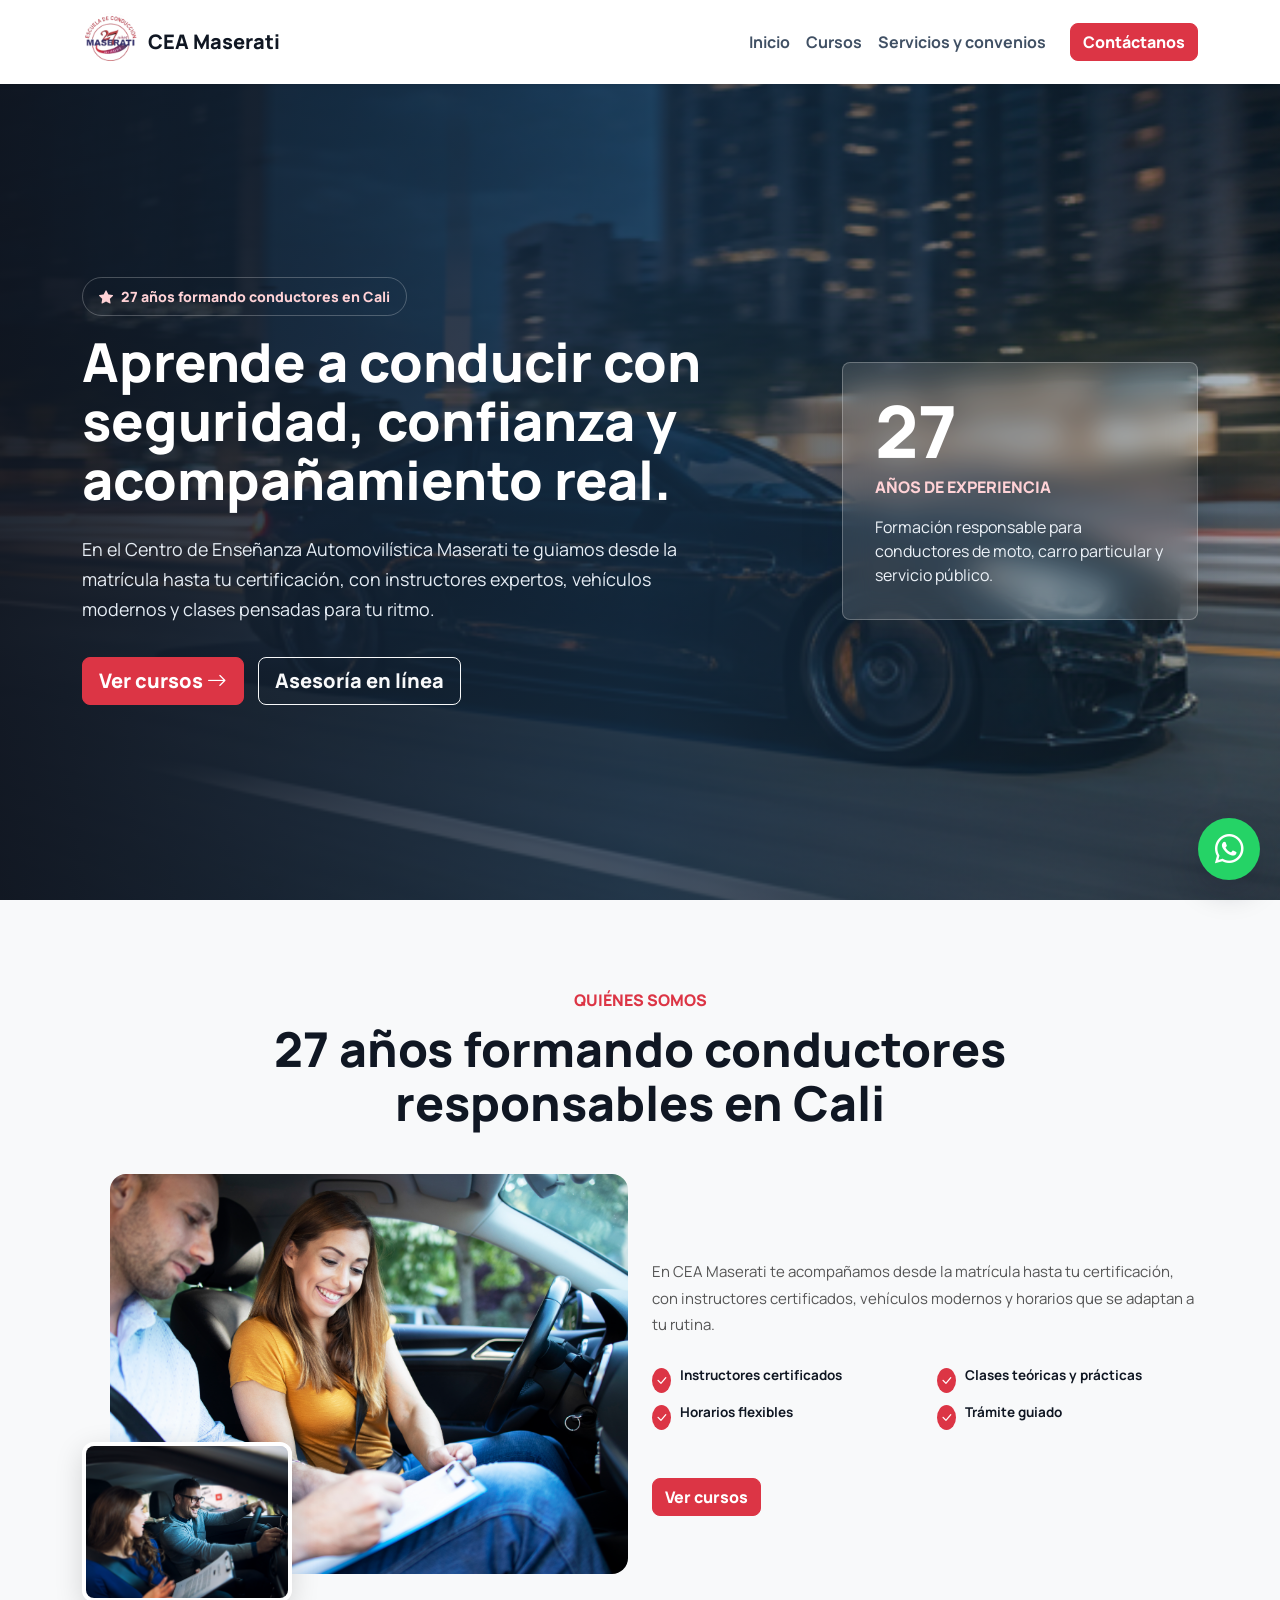
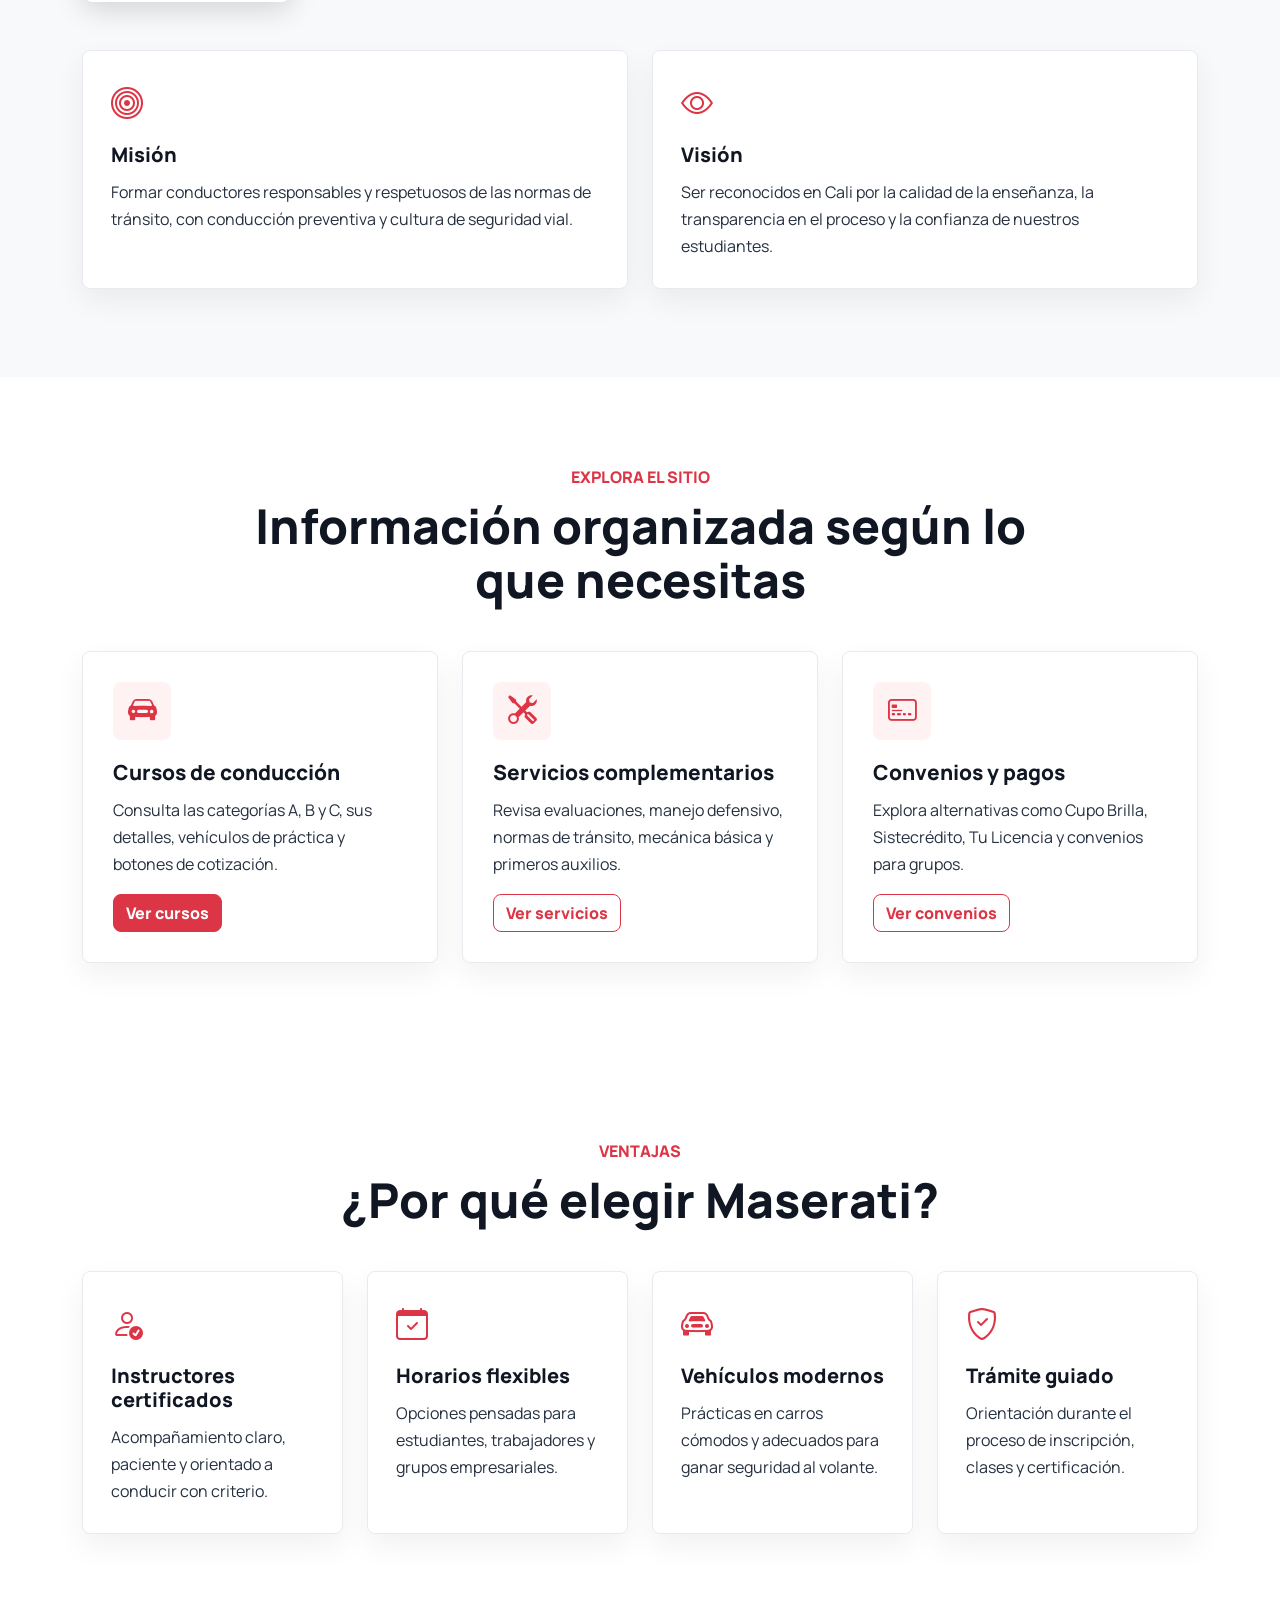
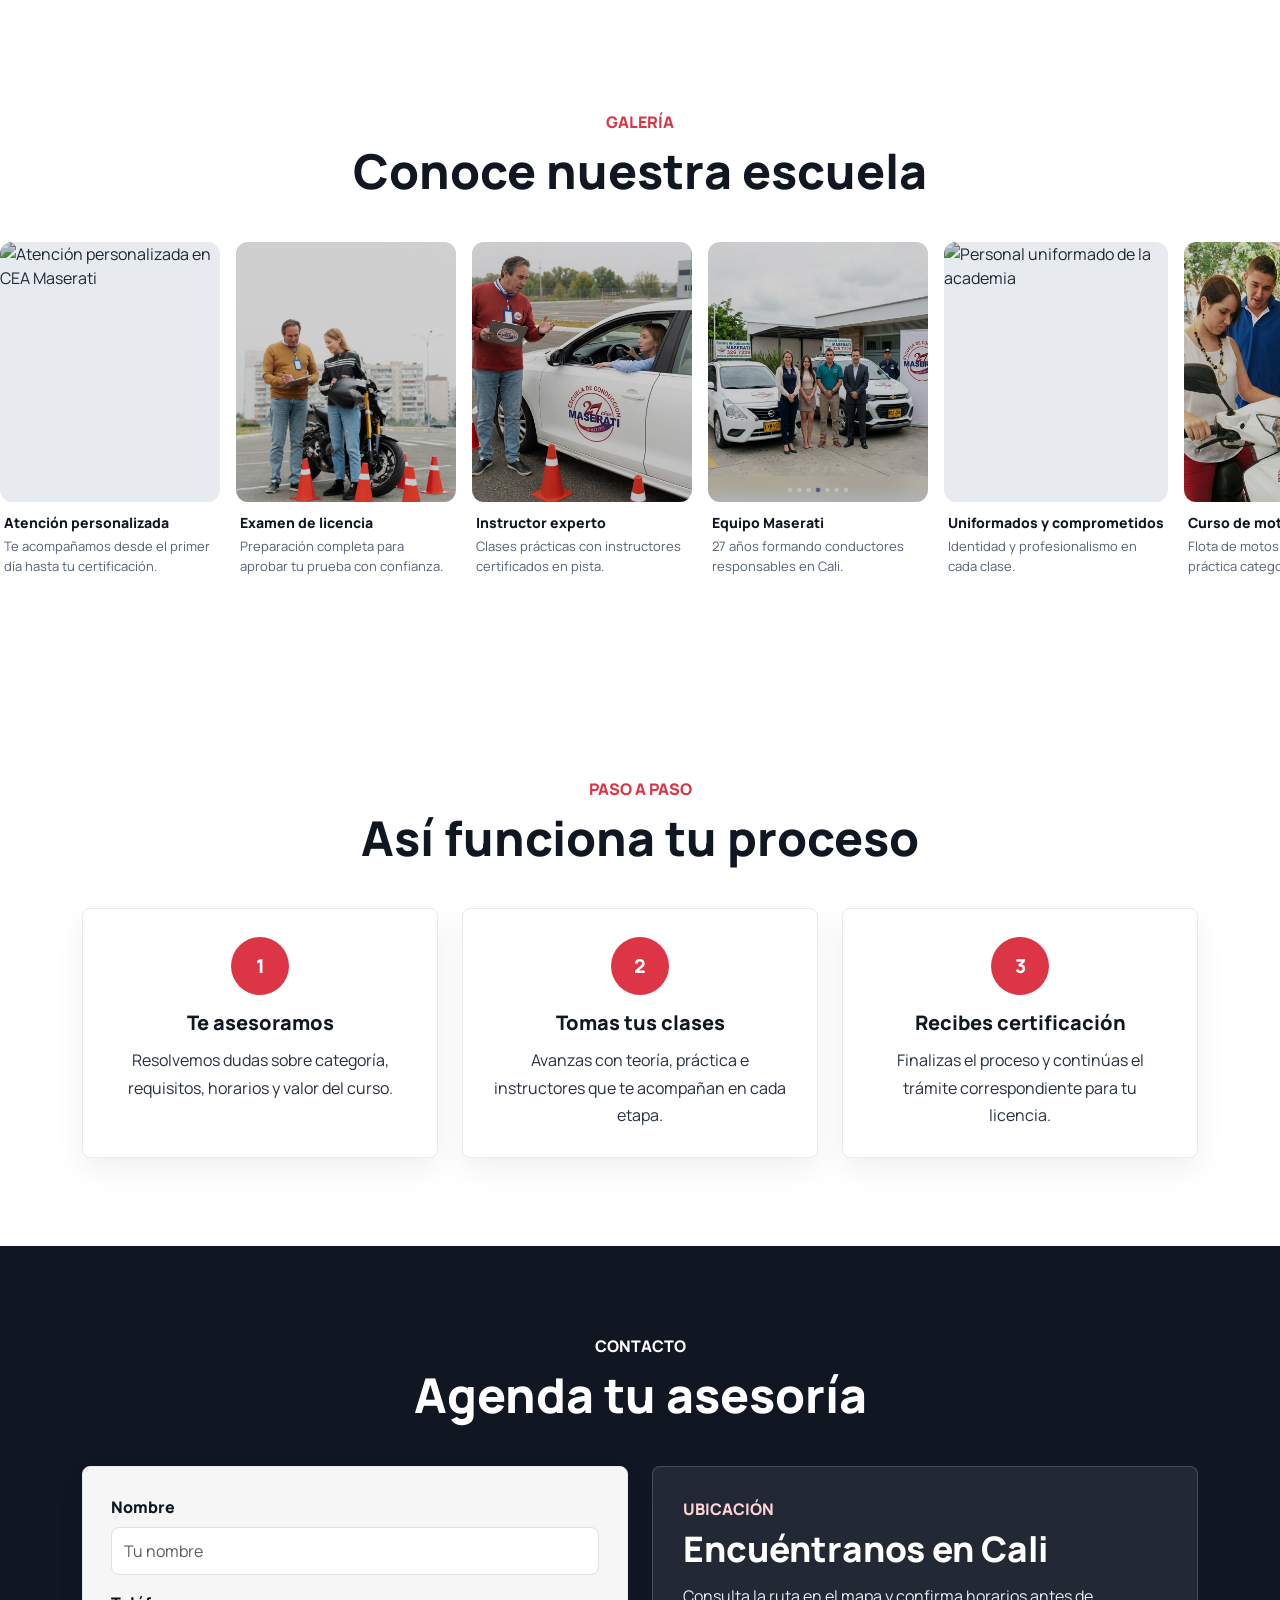
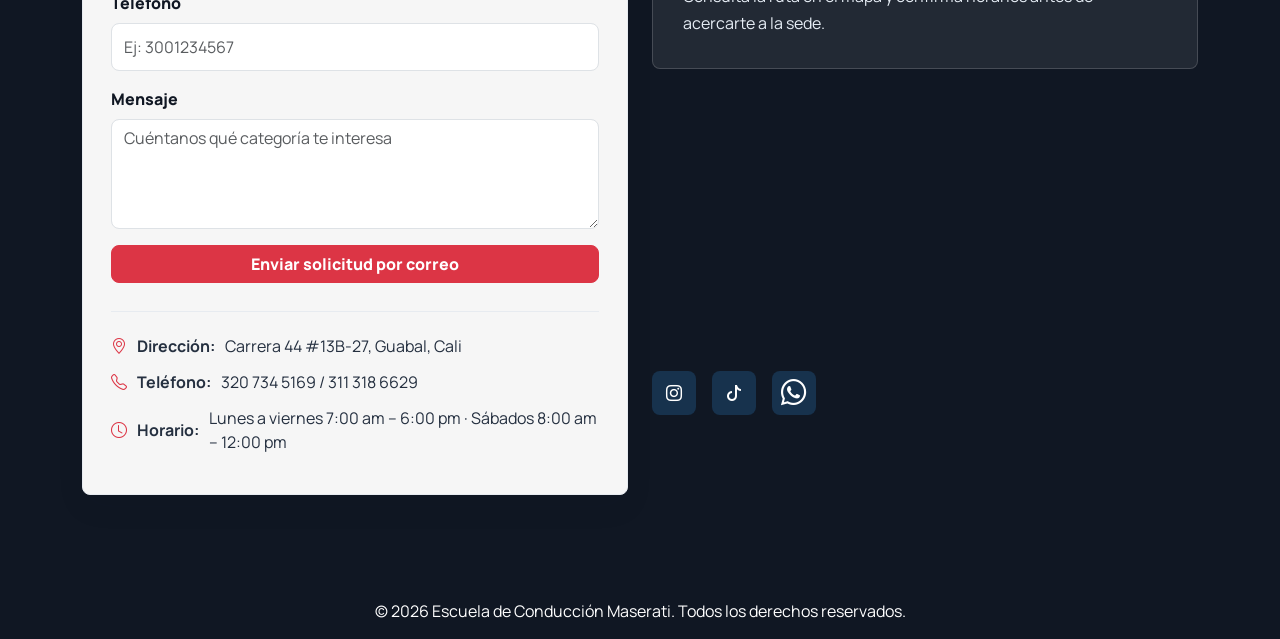
==== commit 99271826: "Actualizar datos reales: dirección, teléfono, horario y footer" ====
--- a/index.html
+++ b/index.html
@@ -3,7 +3,7 @@
 
 <head>
   <meta charset="UTF-8">
-  <meta name="viewport" content="width=device-width, initial-scale=1.0">
+  <meta name="viewport" content="width=device-widhth, initial-scale=1.0">
   <meta name="description"
     content="Centro de Enseñanza Automovilística Maserati en Cali. Formación de conductores, cursos de conducción y asesoría.">
   <title>Escuela de Conducción Maserati | CEA en Cali</title>
@@ -419,9 +419,9 @@
               </form>
 
               <div class="contact-data">
-                <p><i class="bi bi-geo-alt"></i><strong>Dirección:</strong> Cali, Colombia</p>
-                <p><i class="bi bi-telephone"></i><strong>Teléfono:</strong> 300 000 0000</p>
-                <p><i class="bi bi-clock"></i><strong>Horario:</strong> Lunes a sábado</p>
+                <p><i class="bi bi-geo-alt"></i><strong>Dirección:</strong> Carrera 44 #13B-27, Guabal, Cali</p>
+                <p><i class="bi bi-telephone"></i><strong>Teléfono:</strong> 320 734 5169 / 311 318 6629</p>
+                <p><i class="bi bi-clock"></i><strong>Horario:</strong> Lunes a viernes 7:00 am – 6:00 pm · Sábados 8:00 am – 12:00 pm</p>
               </div>
             </div>
           </div>
@@ -502,7 +502,7 @@
   </button>
 
   <footer class="footer text-white text-center py-3">
-    <p class="mb-0">© 2026 Escuela de Conducción Maserati. Proyecto académico de mejora web.</p>
+    <p class="mb-0">© 2026 Escuela de Conducción Maserati. Todos los derechos reservados.</p>
   </footer>
 
   <script src="https://cdn.jsdelivr.net/npm/bootstrap@5.3.3/dist/js/bootstrap.bundle.min.js"></script>
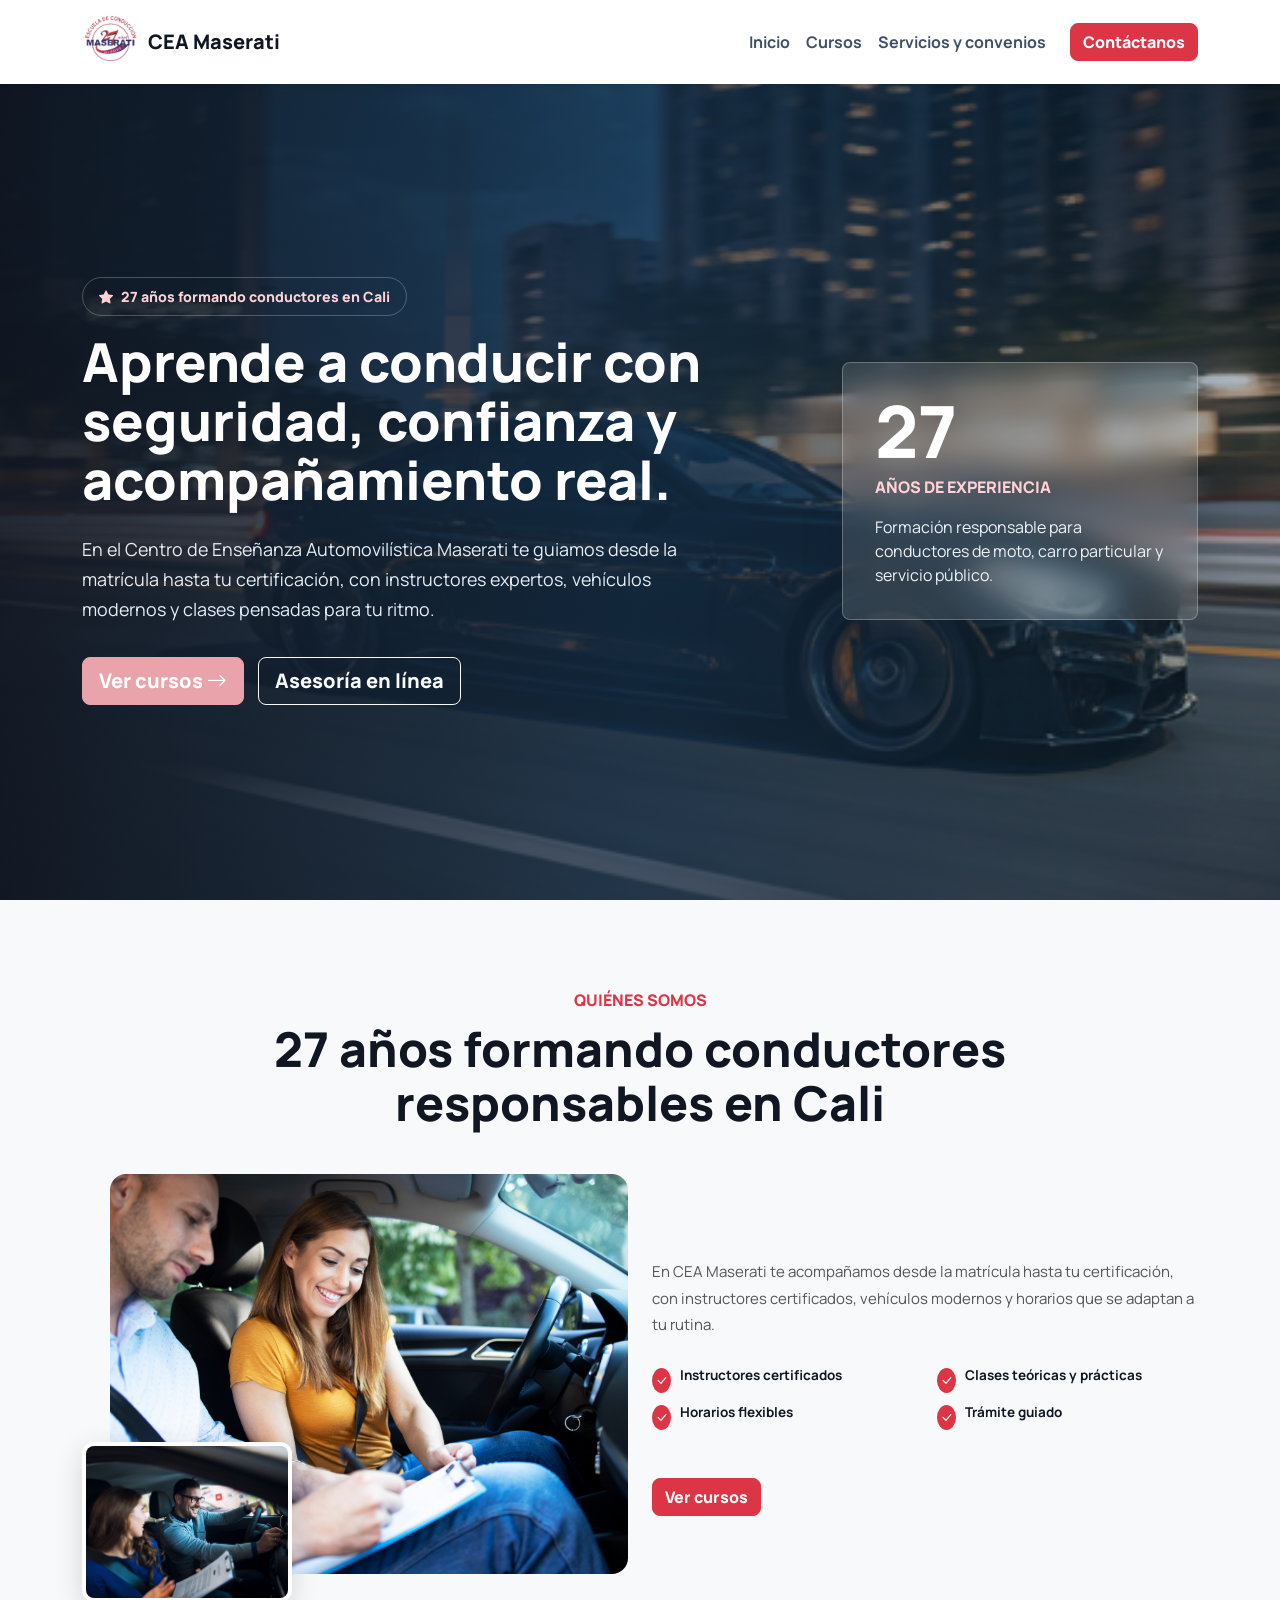
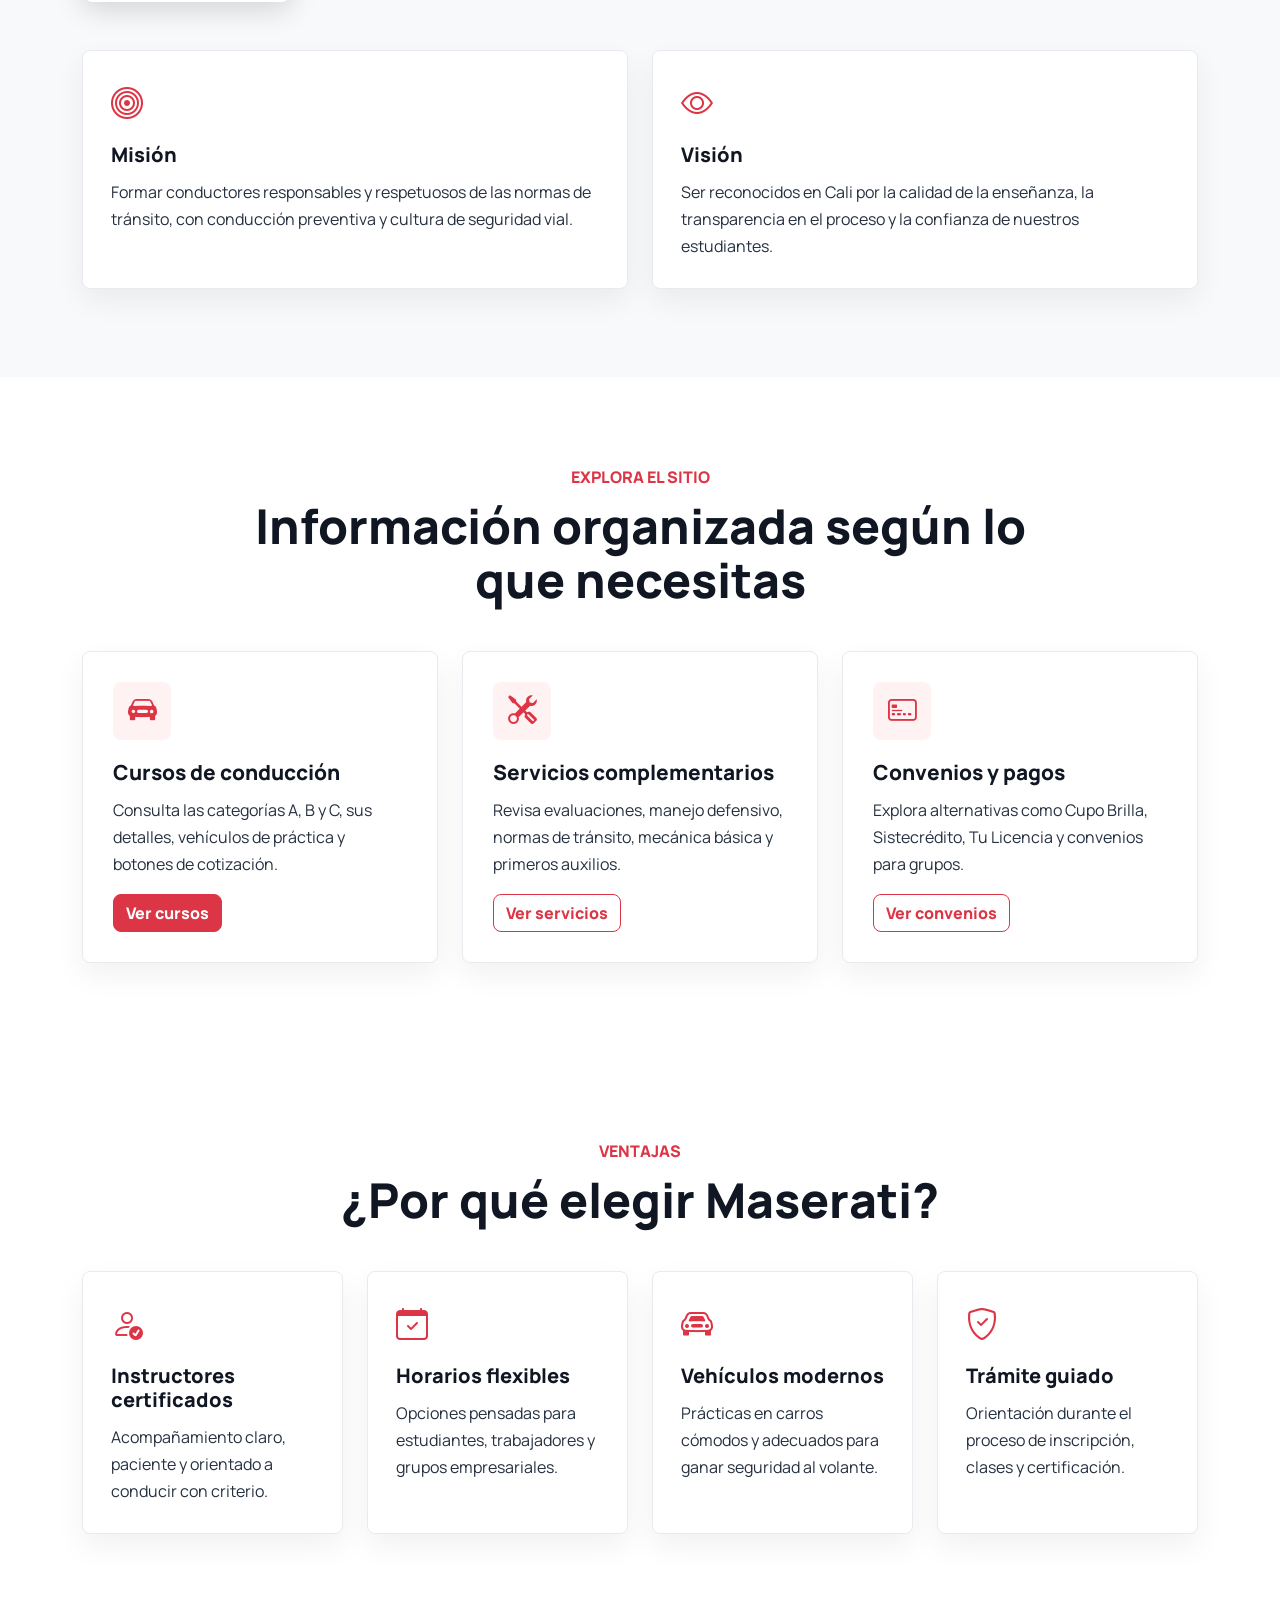
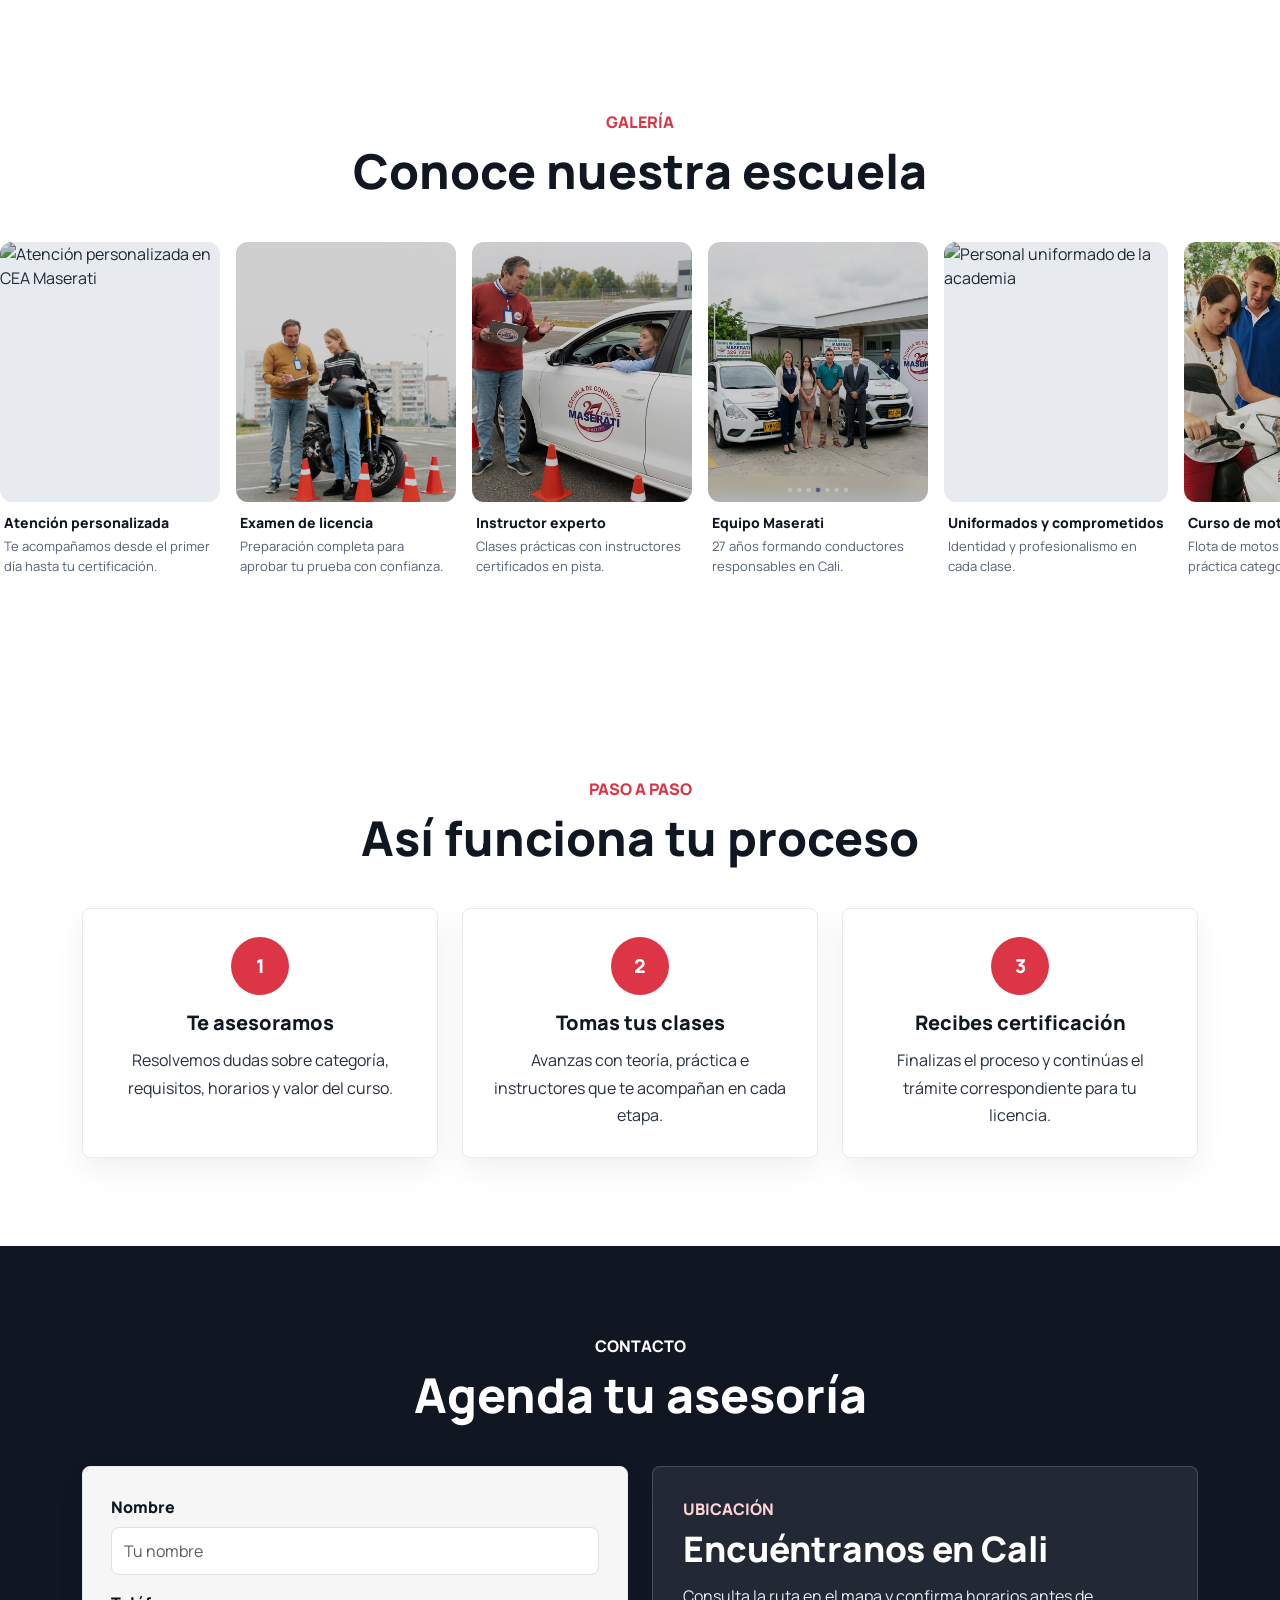
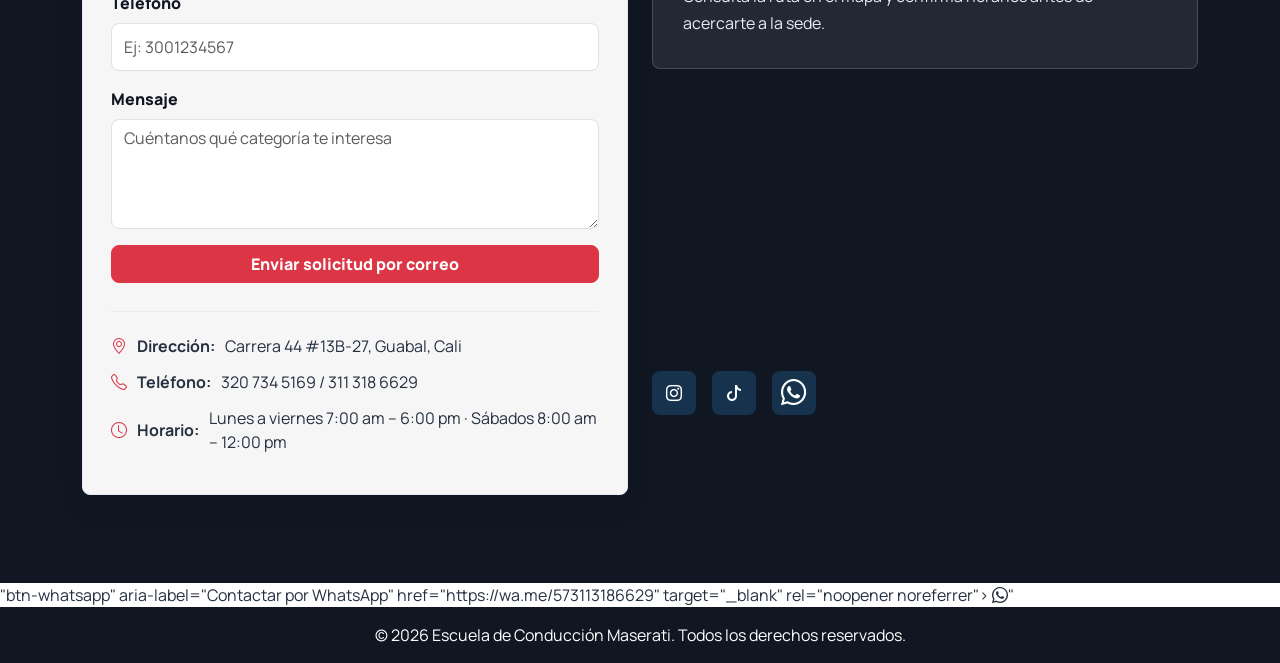
==== commit c44e7357: "Actualizar WhatsApp real y zoom mapa al barrio Guabal" ====
--- a/index.html
+++ b/index.html
@@ -436,7 +436,7 @@
 
               <div class="map-container">
                 <iframe
-                  src="https://www.google.com/maps/embed?pb=!1m18!1m12!1m3!1d63724.85828666542!2d-76.56522850443127!3d3.3980406687768285!2m3!1f0!2f0!3f0!3m2!1i1024!2i768!4f13.1!3m3!1m2!1s0x8e30a6b75985d2c9%3A0x736efd3557497a83!2sMASERATI%20Escuela%20de%20Conducci%C3%B3n!5e0!3m2!1ses!2sco!4v1777932307886!5m2!1ses!2sco"
+                                    src="https://www.google.com/maps/embed?pb=!1m18!1m12!1m3!1d997.2341763645085!2d-76.5305078!3d3.4138599!2m3!1f0!2f0!3f0!3m2!1i1024!2i768!4f13.1!3m3!1m2!1s0x8e30a6b75985d2c9%3A0x736efd3557497a83!2sMASERATI%20Escuela%20de%20Conducci%C3%B3n!5e0!3m2!1ses!2sco!4v1777932307886!5m2!1ses!2sco"
                   title="Ubicación de la Escuela de Conducción Maserati en Cali" allowfullscreen="" loading="lazy"
                   referrerpolicy="no-referrer-when-downgrade"></iframe>
               </div>
@@ -497,8 +497,8 @@
     </div>
   </div>
 
-  <button type="button" class="btn-whatsapp" aria-label="Abrir formulario de asesoría" data-chat-toggle>
-    <i class="bi bi-whatsapp"></i>
+  "btn-whatsapp" aria-label="Contactar por WhatsApp" href="https://wa.me/573113186629" target="_blank" rel="noopener noreferrer">
+      <i class="bi bi-whatsapp"></i>"
   </button>
 
   <footer class="footer text-white text-center py-3">
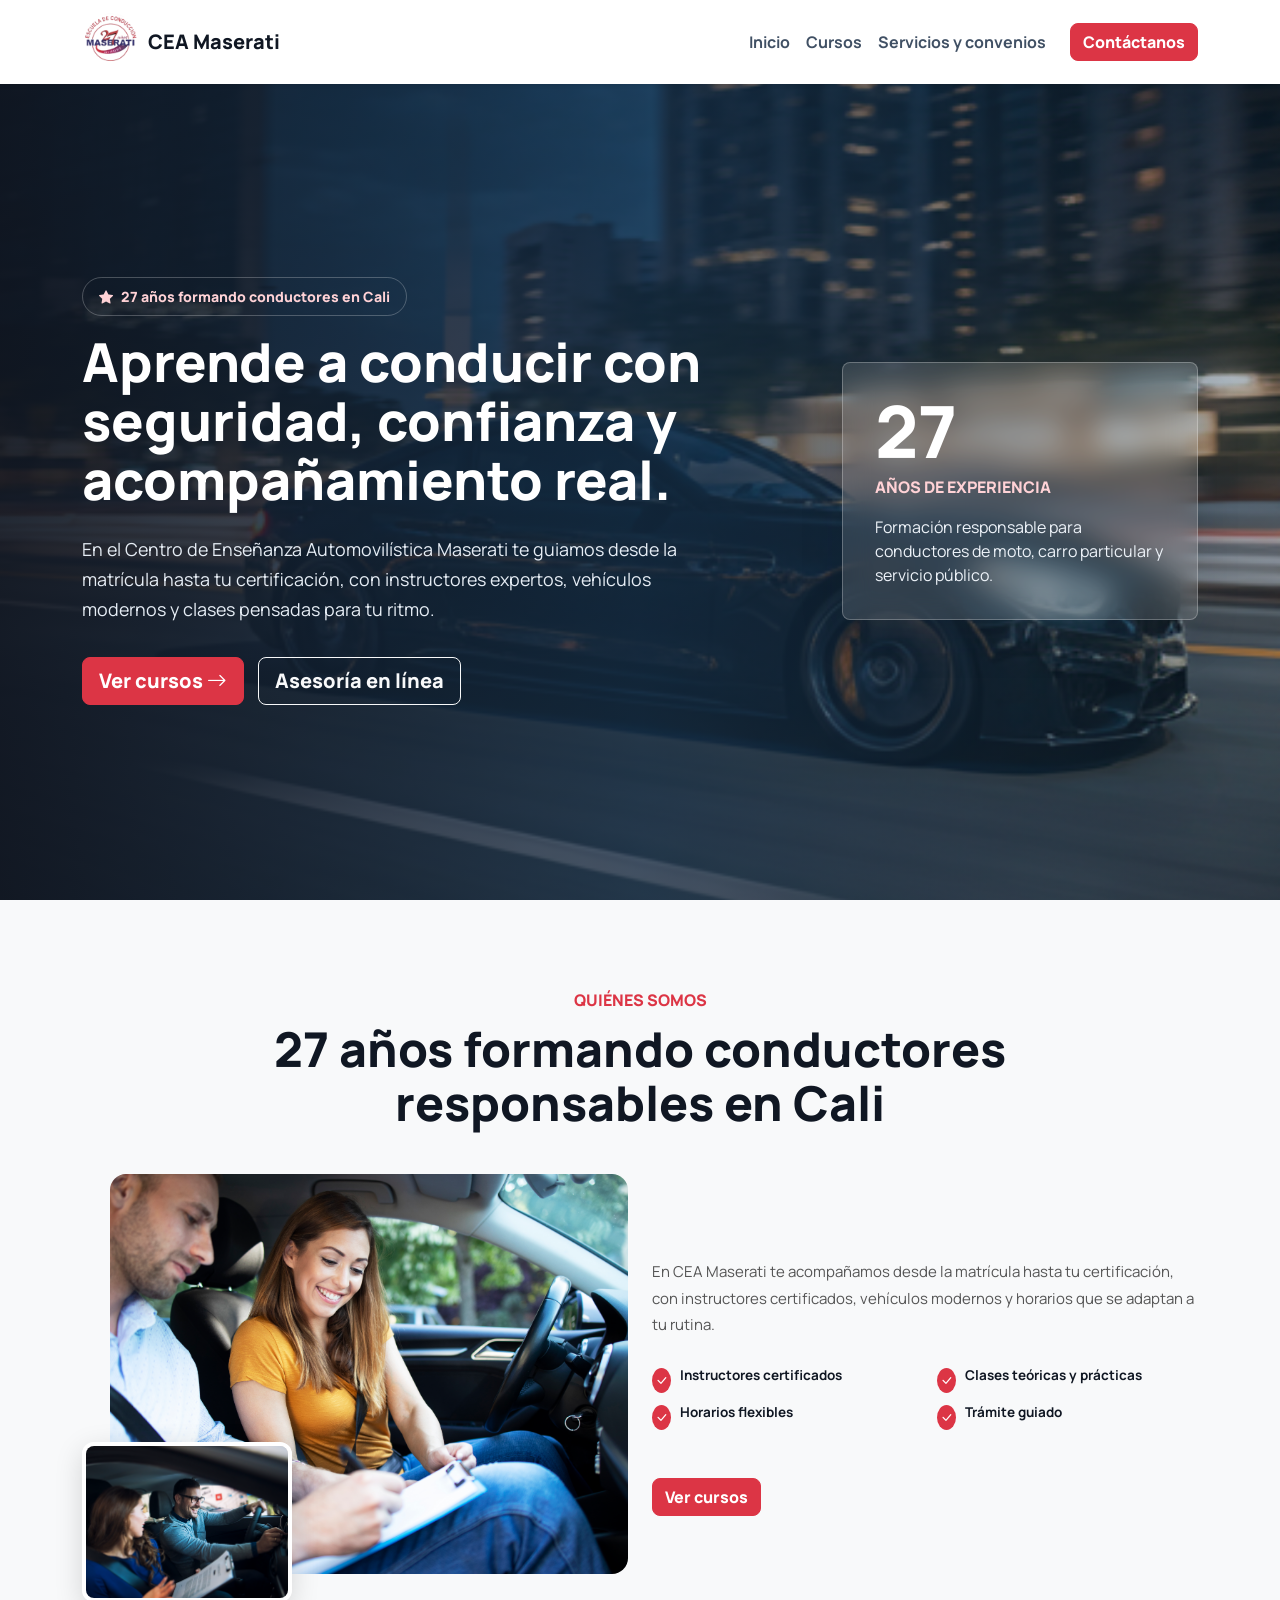
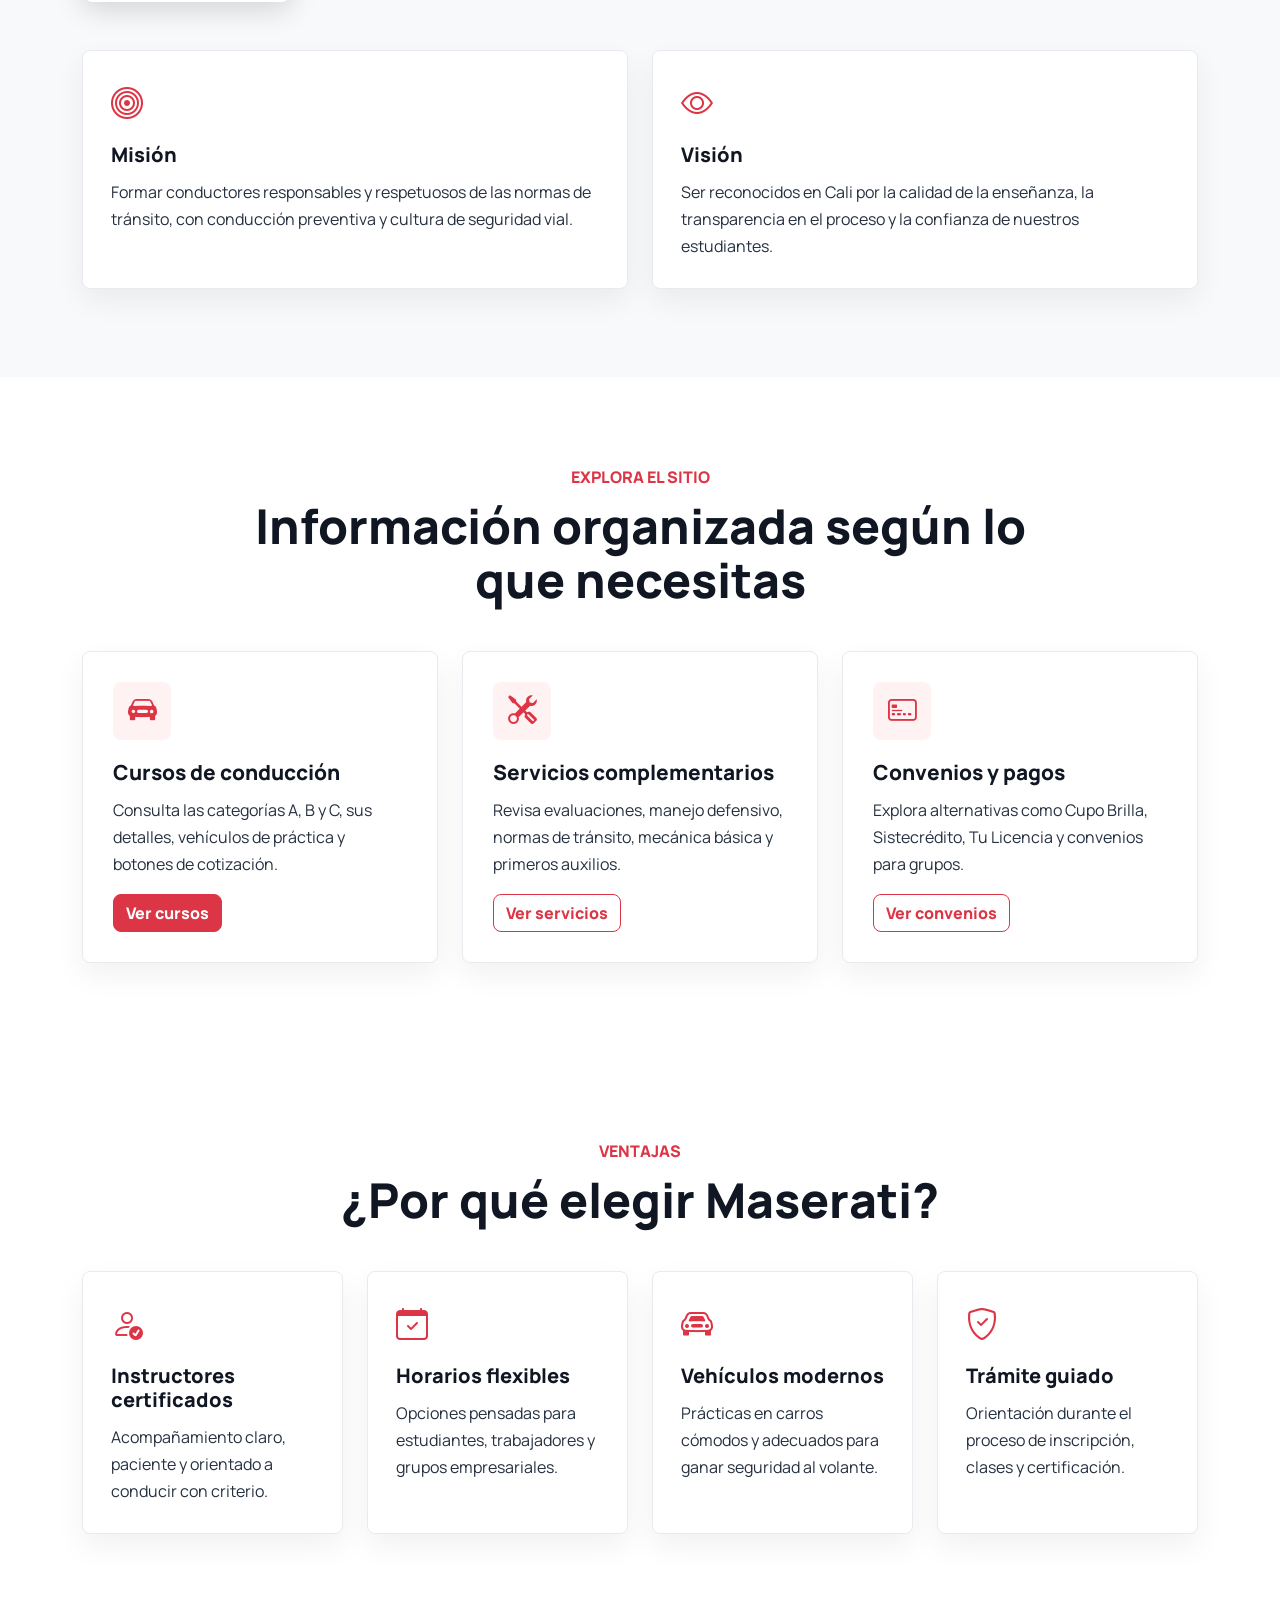
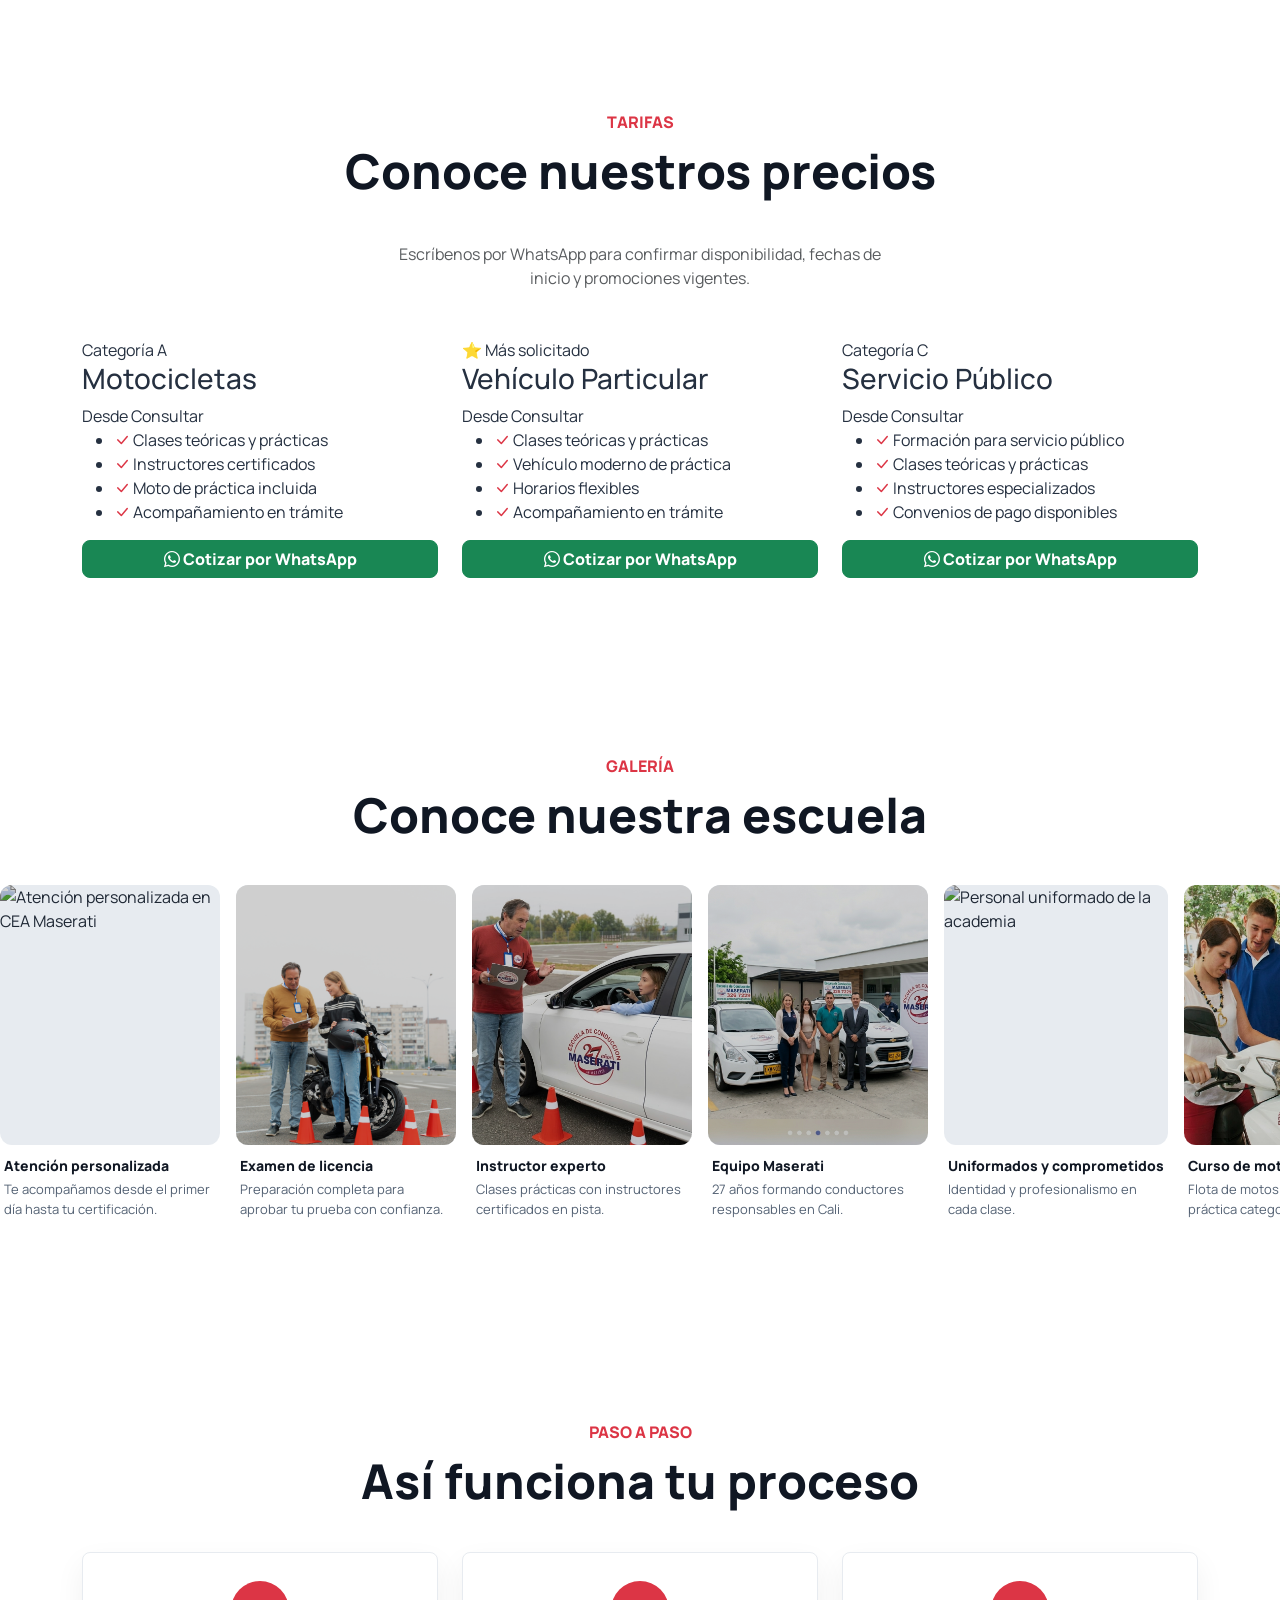
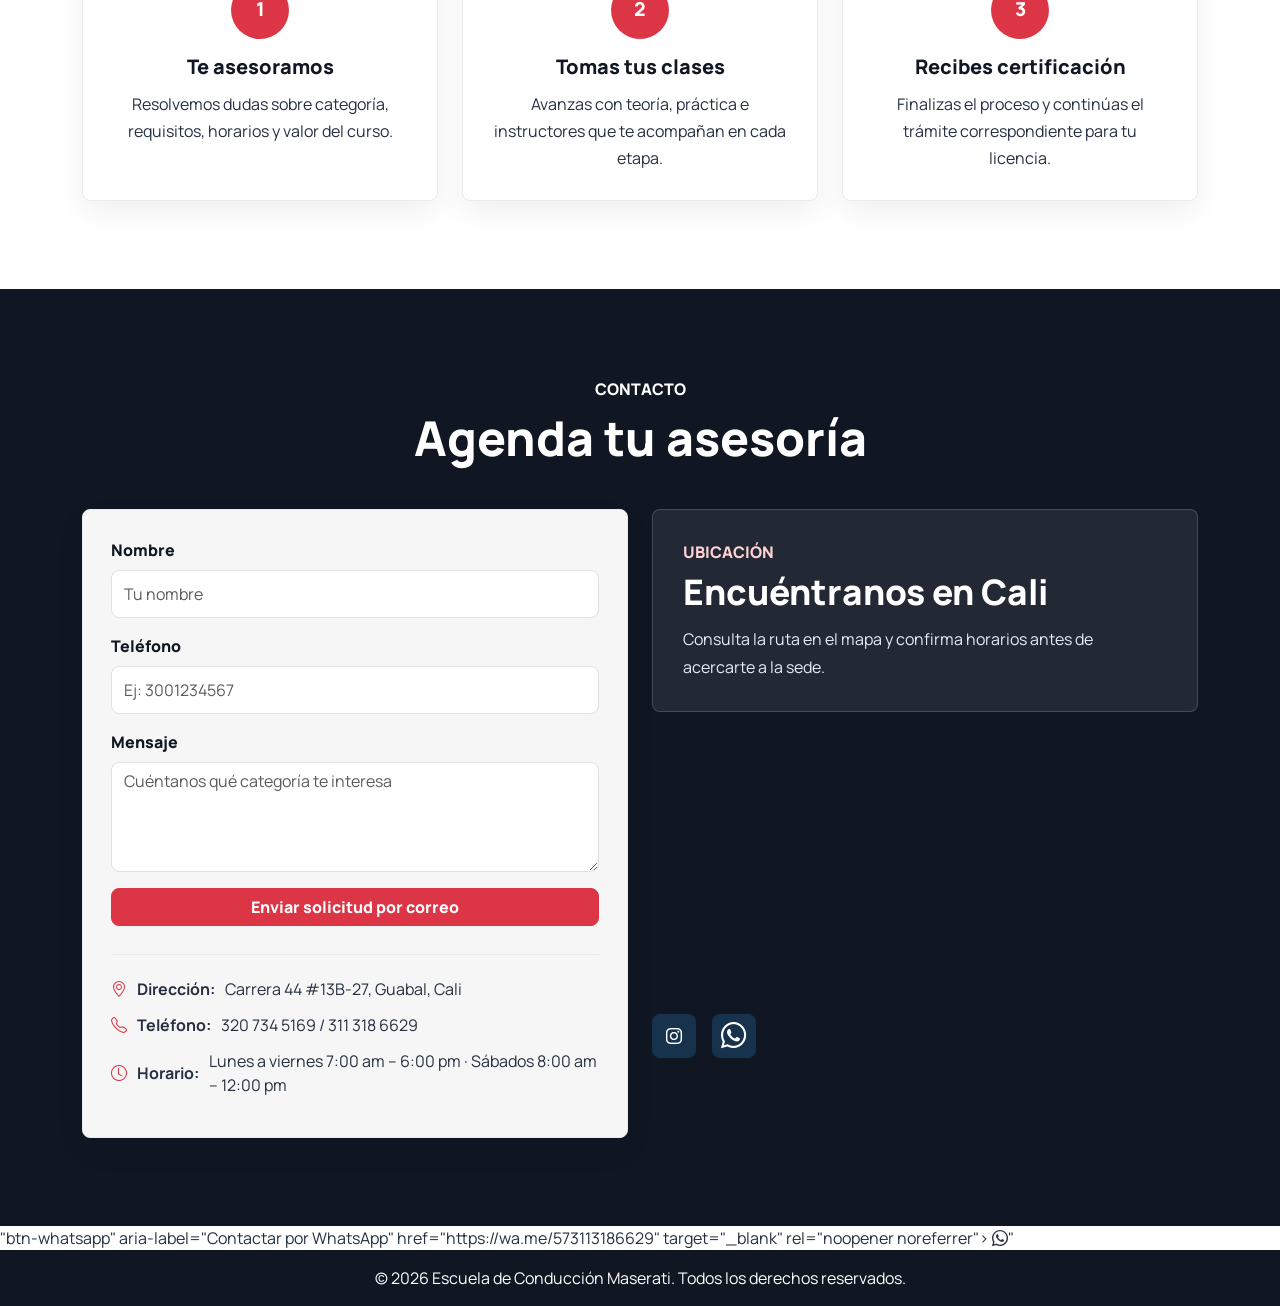
==== commit 2c34e525: "feat: favicon, Open Graph, sección precios, quitar TikTok, fix viewport" ====
--- a/index.html
+++ b/index.html
@@ -3,9 +3,30 @@
 
 <head>
   <meta charset="UTF-8">
-  <meta name="viewport" content="width=device-widhth, initial-scale=1.0">
+  <meta name="viewport" content="width=device-width, initial-scale=1.0">
   <meta name="description"
     content="Centro de Enseñanza Automovilística Maserati en Cali. Formación de conductores, cursos de conducción y asesoría.">
+
+  <!-- Favicon -->
+  <link rel="icon" type="image/png" href="./img/logo-maserati(1).png">
+  <link rel="apple-touch-icon" href="./img/logo-maserati(1).png">
+
+  <!-- Open Graph / WhatsApp / Redes sociales -->
+  <meta property="og:type" content="website">
+  <meta property="og:url" content="https://ceamaserati.com/">
+  <meta property="og:title" content="CEA Maserati | Escuela de Conducción en Cali">
+  <meta property="og:description" content="27 años formando conductores en Cali. Cursos de moto, carro particular y servicio público. Instructores certificados y horarios flexibles.">
+  <meta property="og:image" content="https://maicol919-gif.github.io/sitio-web-CEA-Maserati/img/EquipoMaserati.png">
+  <meta property="og:image:width" content="1200">
+  <meta property="og:image:height" content="630">
+  <meta property="og:locale" content="es_CO">
+  <meta property="og:site_name" content="CEA Maserati">
+
+  <!-- Twitter Card -->
+  <meta name="twitter:card" content="summary_large_image">
+  <meta name="twitter:title" content="CEA Maserati | Escuela de Conducción en Cali">
+  <meta name="twitter:description" content="27 años formando conductores en Cali. Cursos de moto, carro y servicio público.">
+  <meta name="twitter:image" content="https://maicol919-gif.github.io/sitio-web-CEA-Maserati/img/EquipoMaserati.png">
   <title>Escuela de Conducción Maserati | CEA en Cali</title>
 
   <link href="https://cdn.jsdelivr.net/npm/bootstrap@5.3.3/dist/css/bootstrap.min.css" rel="stylesheet">
@@ -218,6 +239,88 @@
       </div>
     </section>
 
+
+    <!-- ===== SECCIÓN PRECIOS ===== -->
+    <section id="precios" class="section-pad precios-section">
+      <div class="container">
+        <div class="section-heading text-center">
+          <span>Tarifas</span>
+          <h2>Conoce nuestros precios</h2>
+        </div>
+        <p class="text-center text-muted mb-5" style="max-width:520px;margin:0 auto 3rem;">
+          Escríbenos por WhatsApp para confirmar disponibilidad, fechas de inicio y promociones vigentes.
+        </p>
+
+        <div class="row g-4 justify-content-center">
+
+          <div class="col-md-6 col-lg-4">
+            <div class="precio-card h-100">
+              <span class="precio-badge">Categoría A</span>
+              <h3 class="precio-titulo">Motocicletas</h3>
+              <div class="precio-valor">
+                <span class="precio-desde">Desde</span>
+                <span class="precio-num">Consultar</span>
+              </div>
+              <ul class="precio-lista">
+                <li><i class="bi bi-check-lg text-danger"></i> Clases teóricas y prácticas</li>
+                <li><i class="bi bi-check-lg text-danger"></i> Instructores certificados</li>
+                <li><i class="bi bi-check-lg text-danger"></i> Moto de práctica incluida</li>
+                <li><i class="bi bi-check-lg text-danger"></i> Acompañamiento en trámite</li>
+              </ul>
+              <a href="https://wa.me/573113186629?text=Hola%2C%20quiero%20información%20sobre%20el%20curso%20de%20motocicletas%20(categoría%20A)"
+                 class="btn btn-success btn-precio w-100 mt-auto" target="_blank" rel="noopener noreferrer">
+                <i class="bi bi-whatsapp"></i> Cotizar por WhatsApp
+              </a>
+            </div>
+          </div>
+
+          <div class="col-md-6 col-lg-4">
+            <div class="precio-card precio-destacado h-100">
+              <span class="precio-badge badge-popular">⭐ Más solicitado</span>
+              <h3 class="precio-titulo">Vehículo Particular</h3>
+              <div class="precio-valor">
+                <span class="precio-desde">Desde</span>
+                <span class="precio-num">Consultar</span>
+              </div>
+              <ul class="precio-lista">
+                <li><i class="bi bi-check-lg text-danger"></i> Clases teóricas y prácticas</li>
+                <li><i class="bi bi-check-lg text-danger"></i> Vehículo moderno de práctica</li>
+                <li><i class="bi bi-check-lg text-danger"></i> Horarios flexibles</li>
+                <li><i class="bi bi-check-lg text-danger"></i> Acompañamiento en trámite</li>
+              </ul>
+              <a href="https://wa.me/573113186629?text=Hola%2C%20quiero%20información%20sobre%20el%20curso%20de%20carro%20particular%20(categoría%20B)"
+                 class="btn btn-success btn-precio w-100 mt-auto" target="_blank" rel="noopener noreferrer">
+                <i class="bi bi-whatsapp"></i> Cotizar por WhatsApp
+              </a>
+            </div>
+          </div>
+
+          <div class="col-md-6 col-lg-4">
+            <div class="precio-card h-100">
+              <span class="precio-badge">Categoría C</span>
+              <h3 class="precio-titulo">Servicio Público</h3>
+              <div class="precio-valor">
+                <span class="precio-desde">Desde</span>
+                <span class="precio-num">Consultar</span>
+              </div>
+              <ul class="precio-lista">
+                <li><i class="bi bi-check-lg text-danger"></i> Formación para servicio público</li>
+                <li><i class="bi bi-check-lg text-danger"></i> Clases teóricas y prácticas</li>
+                <li><i class="bi bi-check-lg text-danger"></i> Instructores especializados</li>
+                <li><i class="bi bi-check-lg text-danger"></i> Convenios de pago disponibles</li>
+              </ul>
+              <a href="https://wa.me/573113186629?text=Hola%2C%20quiero%20información%20sobre%20el%20curso%20de%20servicio%20público%20(categoría%20C)"
+                 class="btn btn-success btn-precio w-100 mt-auto" target="_blank" rel="noopener noreferrer">
+                <i class="bi bi-whatsapp"></i> Cotizar por WhatsApp
+              </a>
+            </div>
+          </div>
+
+        </div>
+      </div>
+    </section>
+    <!-- ===== FIN SECCIÓN PRECIOS ===== -->
+
     <section class="section-pad" id="galeria">
       <div class="container">
         <div class="section-heading text-center">
@@ -446,10 +549,7 @@
                   aria-label="Instagram de CEA Maserati">
                   <i class="bi bi-instagram"></i>
                 </a>
-                <a href="https://www.tiktok.com" target="_blank" rel="noopener noreferrer" aria-label="TikTok">
-                  <i class="bi bi-tiktok"></i>
-                </a>
-                <a href="#" class="social-button btn-whatsapp-context" data-course="general"
+<a href="#" class="social-button btn-whatsapp-context" data-course="general"
                   aria-label="Abrir formulario de asesoría">
                   <i class="bi bi-whatsapp"></i>
                 </a>
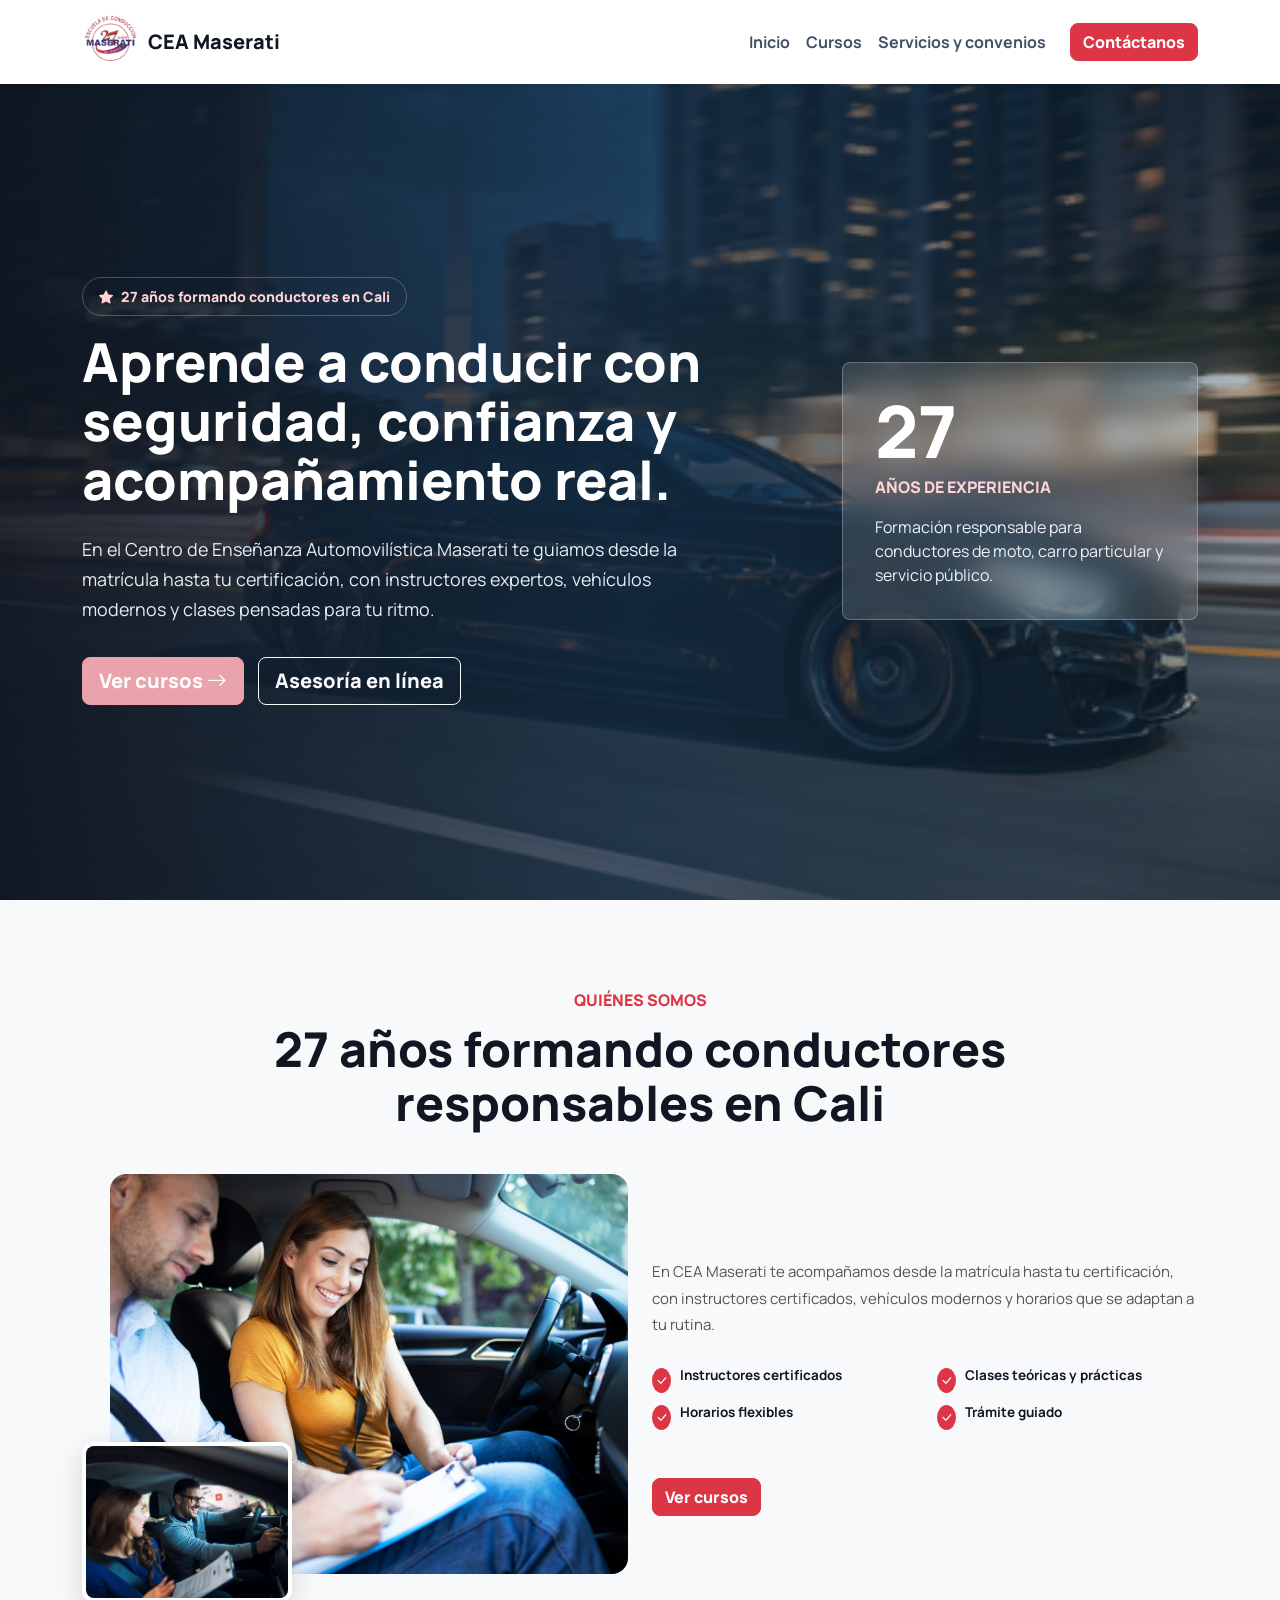
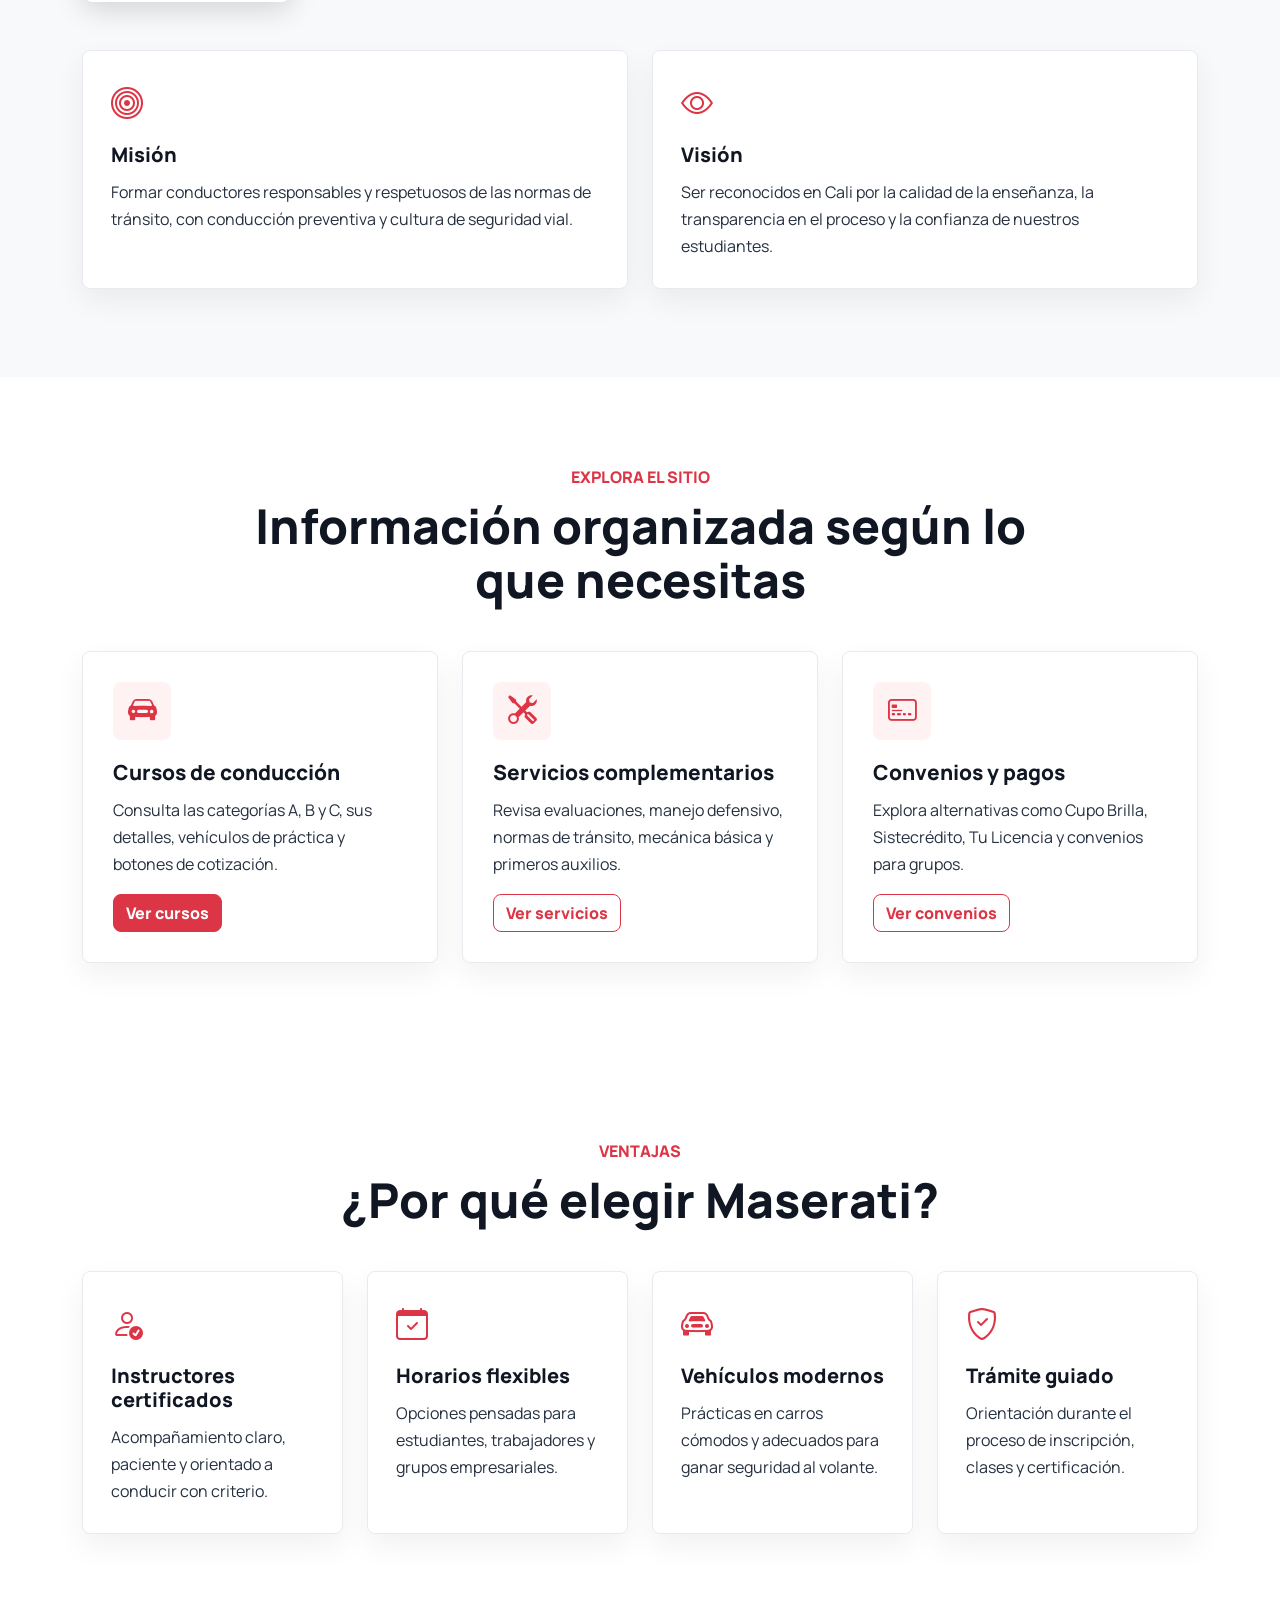
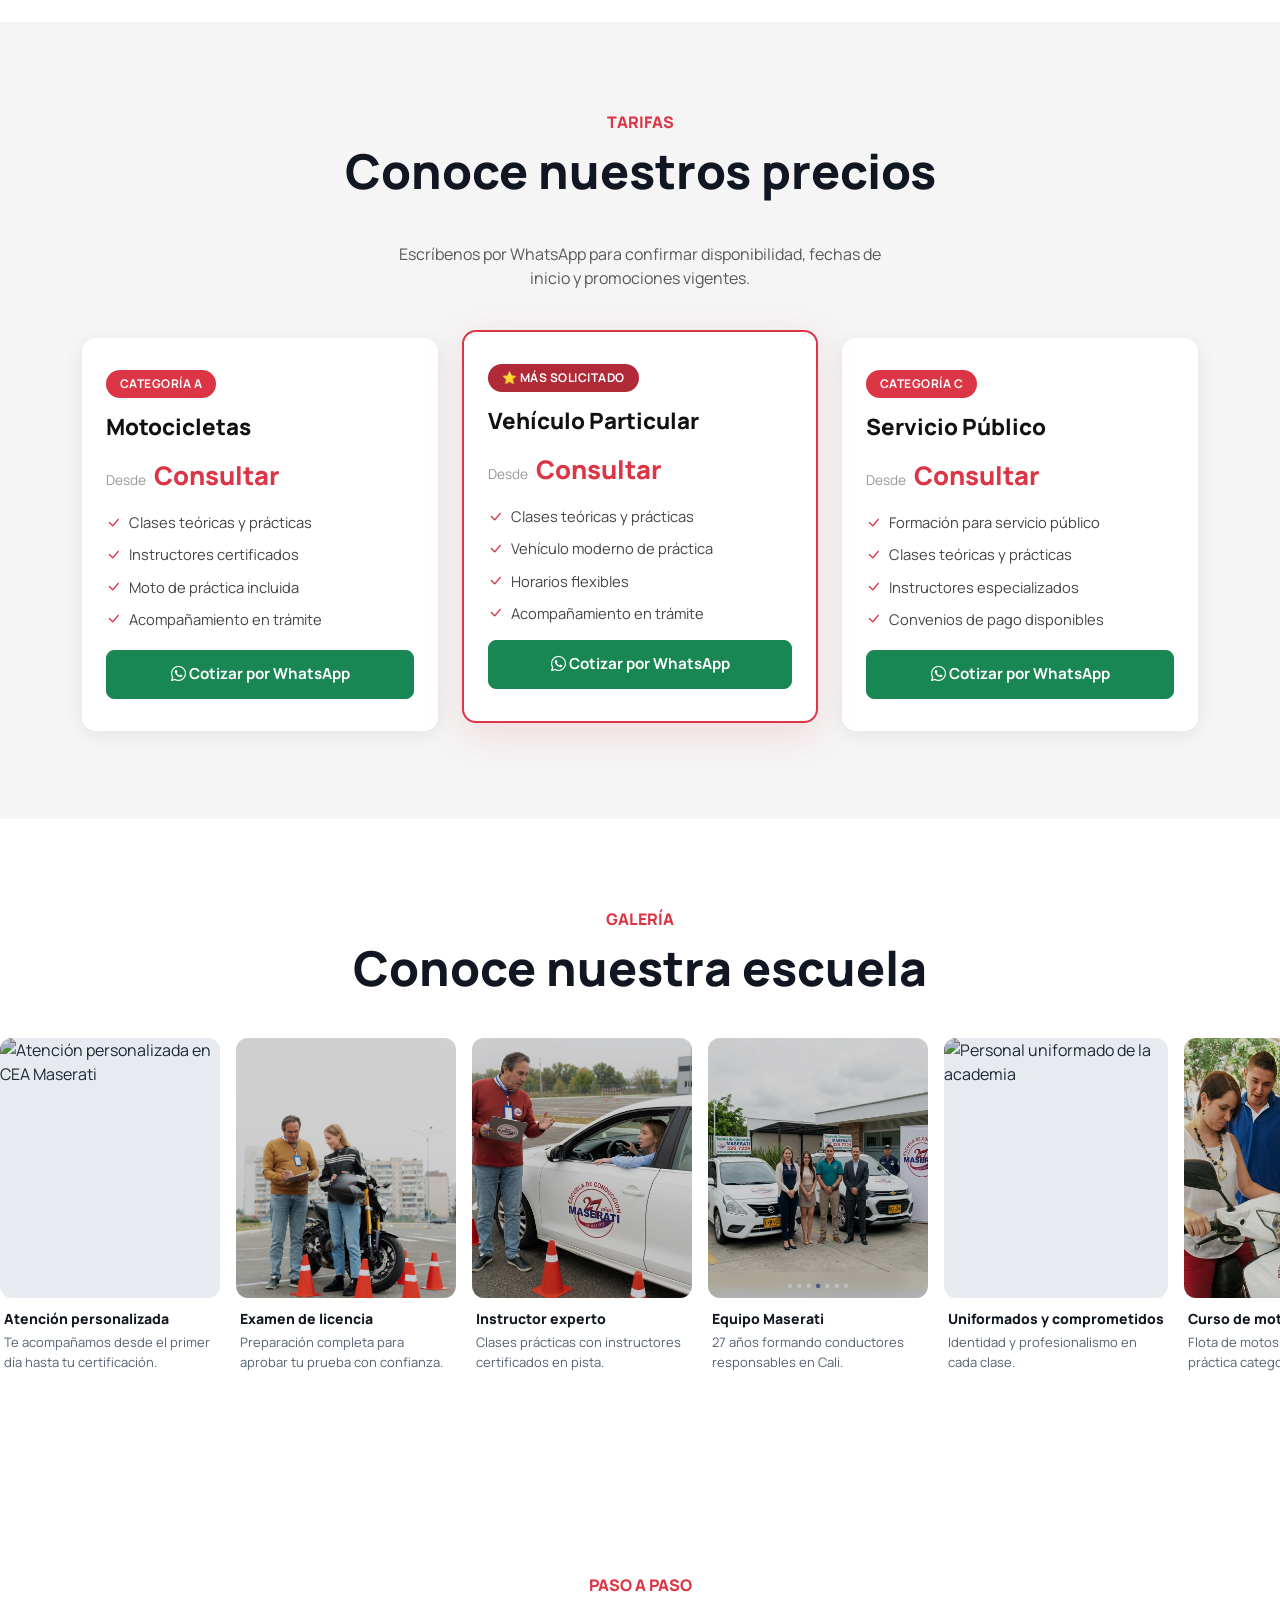
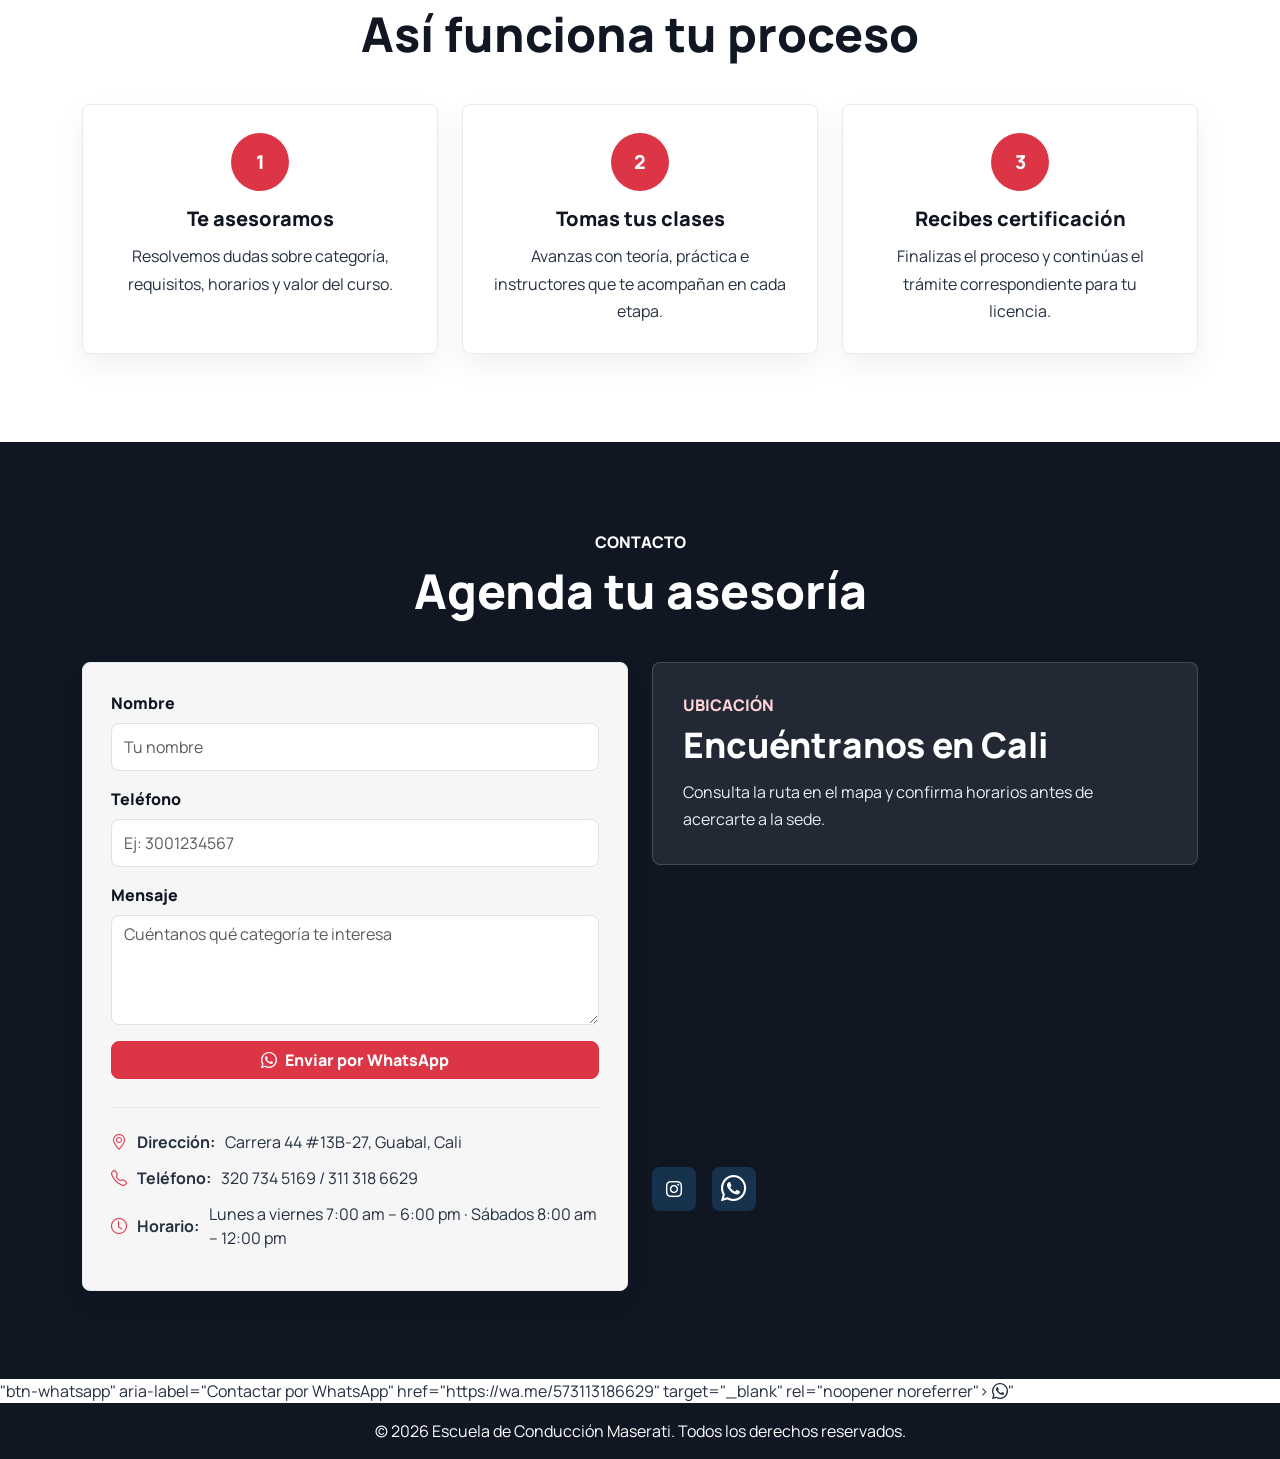
==== commit ecbdc5d6: "fix: botón formulario dice WhatsApp en lugar de correo" ====
--- a/index.html
+++ b/index.html
@@ -518,7 +518,7 @@
                     placeholder="Cuéntanos qué categoría te interesa"></textarea>
                 </div>
 
-                <button class="btn btn-danger w-100" type="submit">Enviar solicitud por correo</button>
+                <button class="btn btn-danger w-100" type="submit"><i class="bi bi-whatsapp me-2"></i>Enviar por WhatsApp</button>
               </form>
 
               <div class="contact-data">
--- a/styles.css
+++ b/styles.css
@@ -978,3 +978,112 @@
 .social-media .social-button i {
   font-size: 1.6rem;
 }
+
+
+/* ============================================
+   SECCIÓN PRECIOS — CEA Maserati
+   ============================================ */
+
+.precios-section {
+  background: #f5f5f5;
+}
+
+.precio-card {
+  background: #fff;
+  border-radius: 14px;
+  padding: 32px 24px;
+  box-shadow: 0 4px 20px rgba(0,0,0,0.07);
+  display: flex;
+  flex-direction: column;
+  gap: 16px;
+  transition: transform 0.2s ease, box-shadow 0.2s ease;
+}
+
+.precio-card:hover {
+  transform: translateY(-4px);
+  box-shadow: 0 8px 32px rgba(0,0,0,0.12);
+}
+
+.precio-destacado {
+  border: 2px solid #dc3545;
+  transform: translateY(-8px);
+  box-shadow: 0 10px 40px rgba(220,53,69,0.15);
+}
+
+.precio-destacado:hover {
+  transform: translateY(-12px);
+}
+
+.precio-badge {
+  display: inline-block;
+  background: #dc3545;
+  color: #fff;
+  font-size: 0.75rem;
+  font-weight: 700;
+  padding: 5px 14px;
+  border-radius: 20px;
+  width: fit-content;
+  text-transform: uppercase;
+  letter-spacing: 0.04em;
+}
+
+.badge-popular {
+  background: #b02a37;
+}
+
+.precio-titulo {
+  font-size: 1.4rem;
+  font-weight: 800;
+  margin: 0;
+  color: #111;
+}
+
+.precio-valor {
+  display: flex;
+  align-items: baseline;
+  gap: 8px;
+}
+
+.precio-desde {
+  font-size: 0.85rem;
+  color: #999;
+}
+
+.precio-num {
+  font-size: 1.6rem;
+  font-weight: 800;
+  color: #dc3545;
+}
+
+.precio-lista {
+  list-style: none;
+  padding: 0;
+  margin: 0;
+  display: flex;
+  flex-direction: column;
+  gap: 10px;
+  font-size: 0.92rem;
+  color: #444;
+  flex: 1;
+}
+
+.precio-lista li {
+  display: flex;
+  align-items: center;
+  gap: 8px;
+}
+
+.btn-precio {
+  font-weight: 700;
+  font-size: 0.95rem;
+  padding: 12px;
+}
+
+@media (max-width: 768px) {
+  .precio-destacado {
+    transform: none;
+  }
+  .precio-destacado:hover {
+    transform: translateY(-4px);
+  }
+}
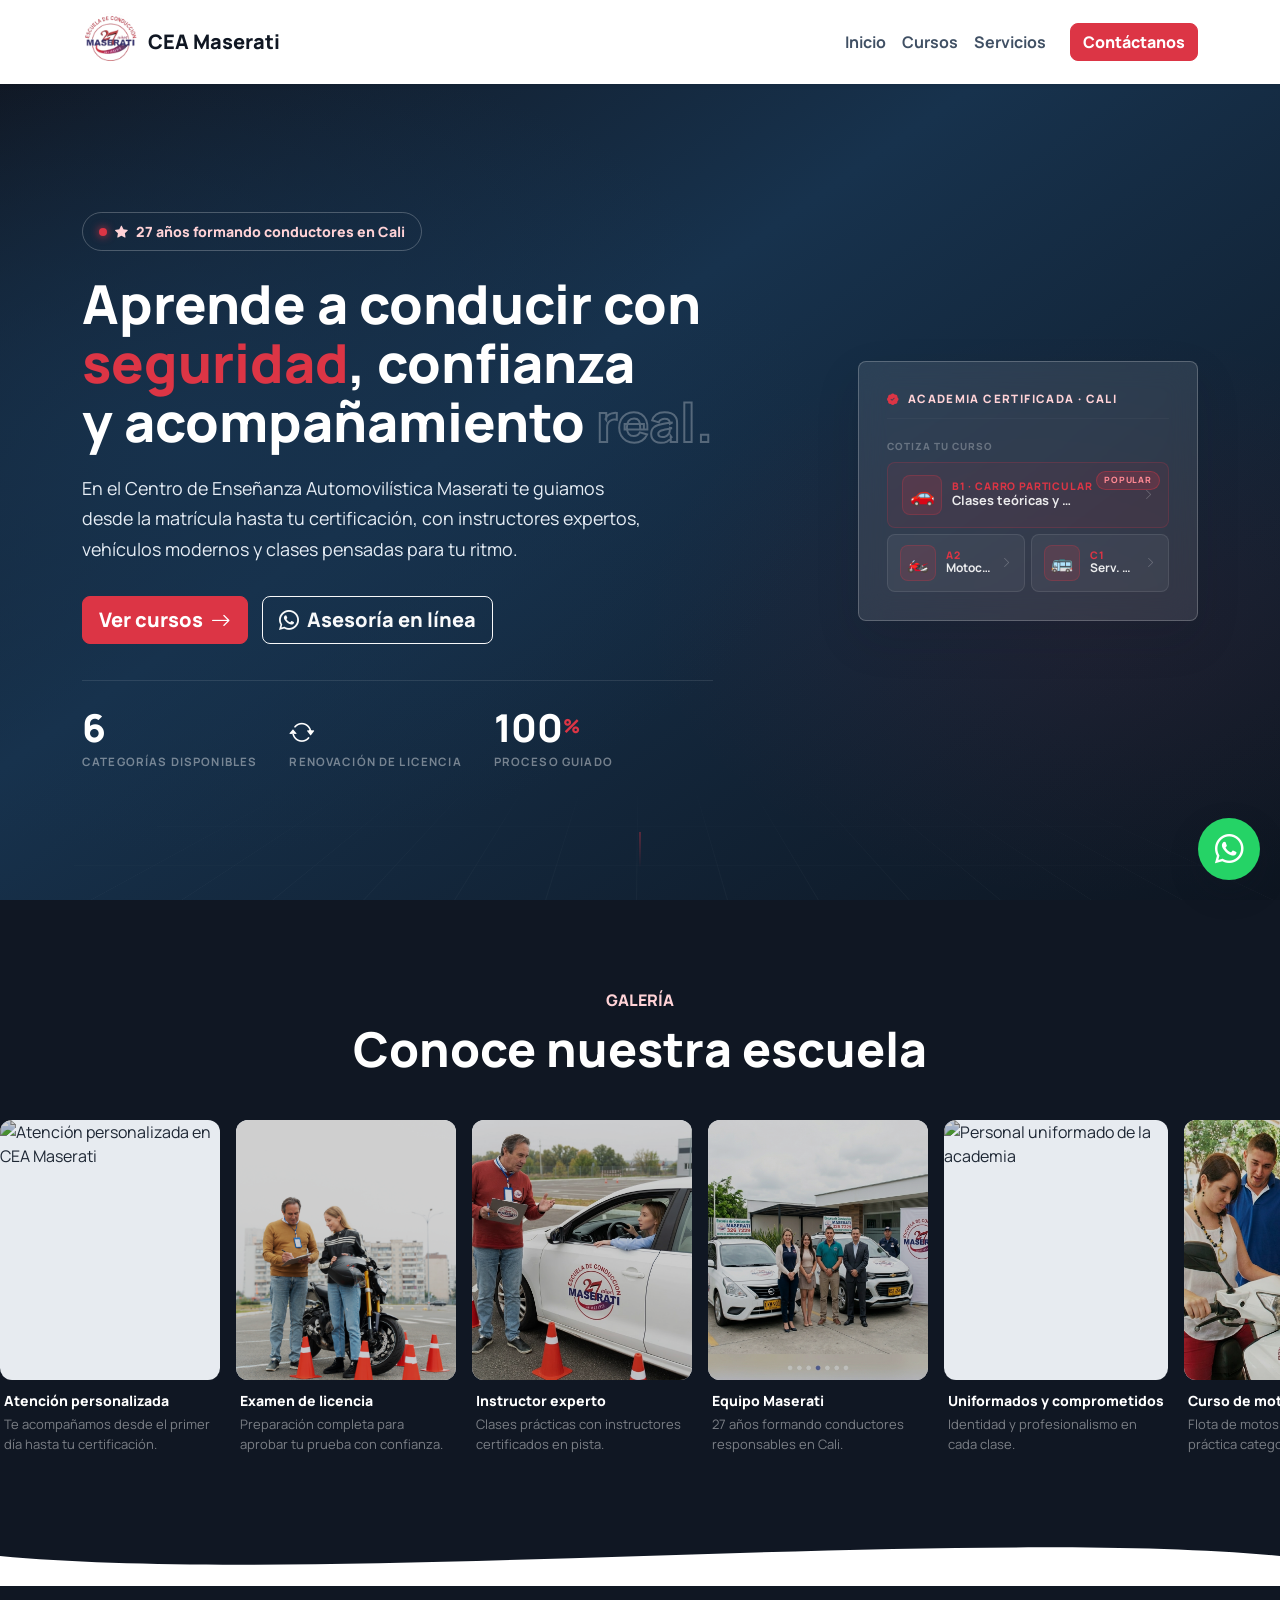
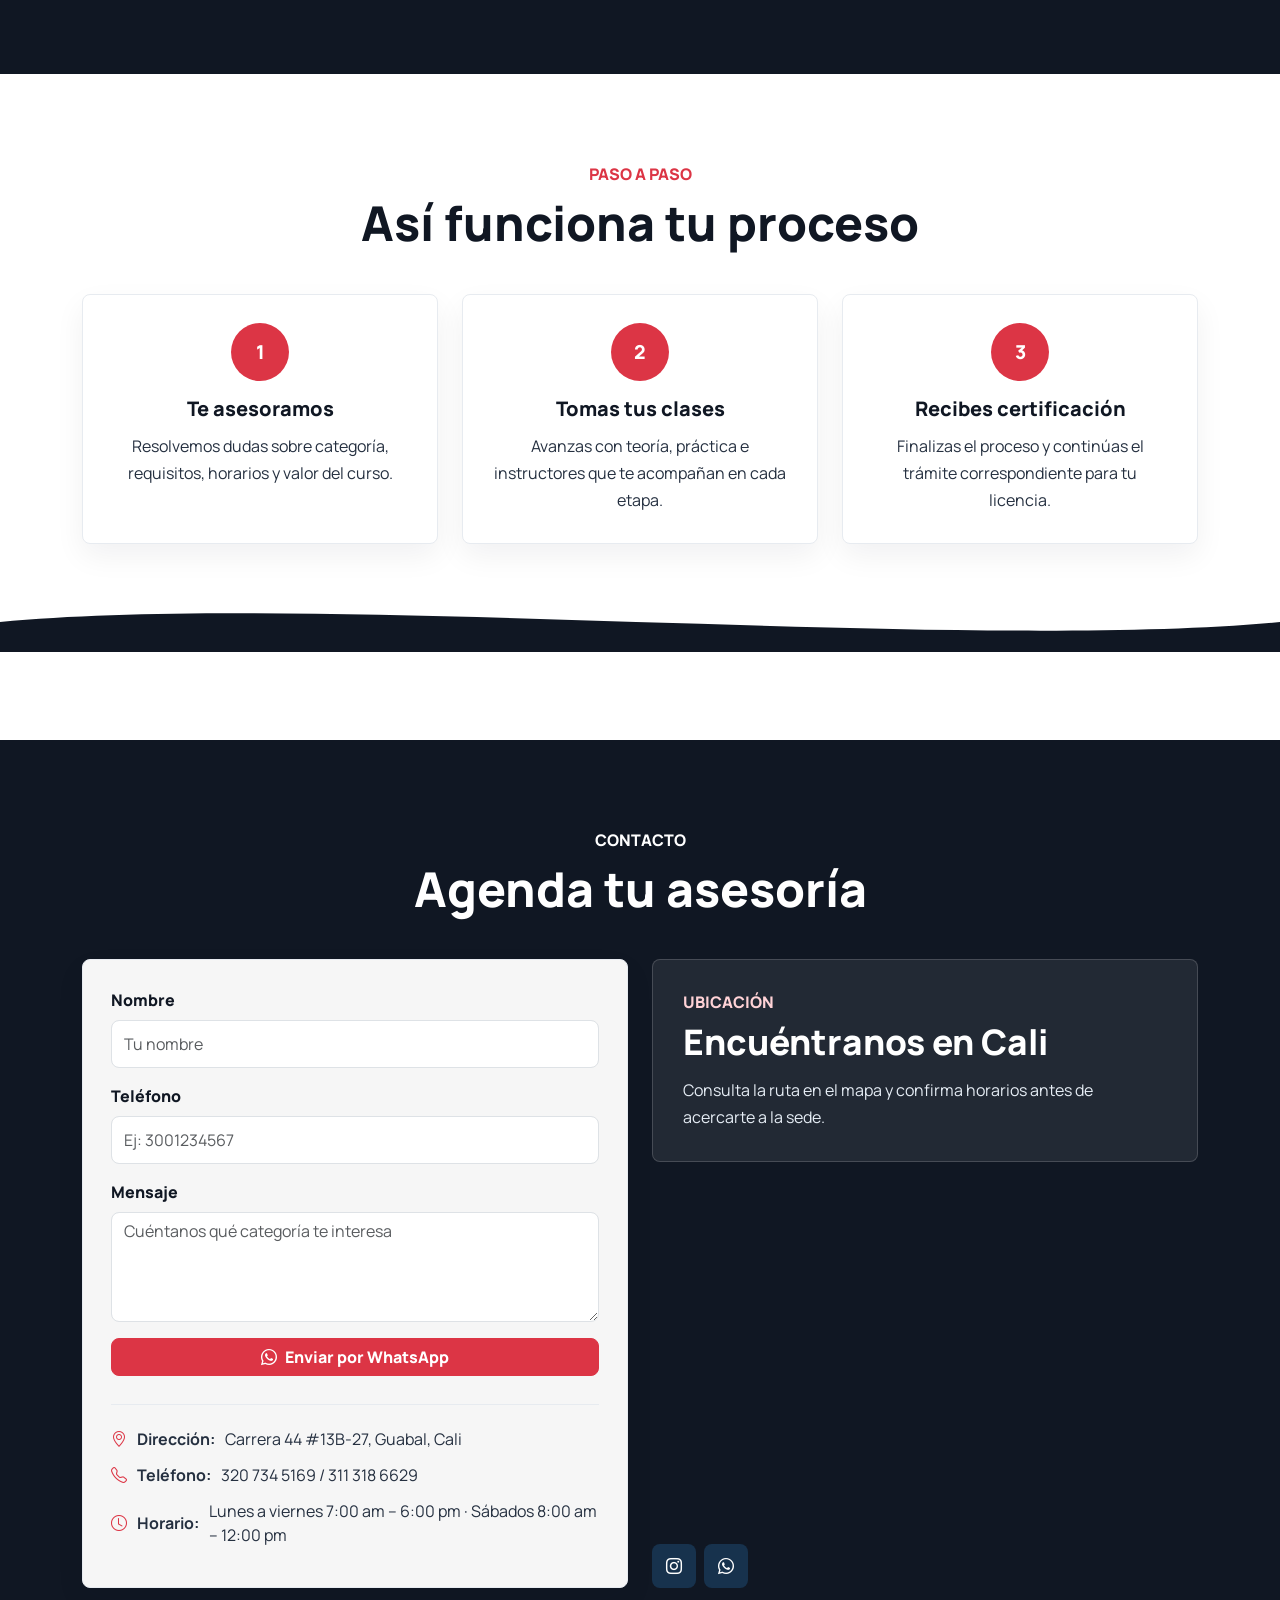
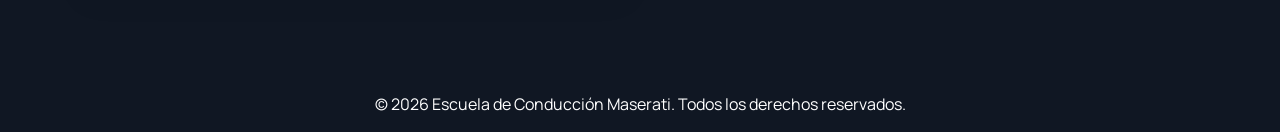
==== commit 83e24e53: "index: nuevo hero animado, secciones simplificadas, navbar actualizada" ====
--- a/index.html
+++ b/index.html
@@ -1,612 +1,607 @@
 <!DOCTYPE html>
 <html lang="es">
-
 <head>
-  <meta charset="UTF-8">
-  <meta name="viewport" content="width=device-width, initial-scale=1.0">
-  <meta name="description"
-    content="Centro de Enseñanza Automovilística Maserati en Cali. Formación de conductores, cursos de conducción y asesoría.">
-
-  <!-- Favicon -->
-  <link rel="icon" type="image/png" href="./img/logo-maserati(1).png">
+<meta charset="UTF-8">
+<meta name="viewport" content="width=device-width, initial-scale=1.0">
+<title>Escuela de Conducción Maserati | CEA en Cali</title>
+<meta name="description" content="Centro de Enseñanza Automovilística Maserati en Cali. Formación de conductores, cursos de conducción y asesoría.">
+
+<link rel="icon" type="image/png" href="./img/logo-maserati(1).png">
   <link rel="apple-touch-icon" href="./img/logo-maserati(1).png">
-
-  <!-- Open Graph / WhatsApp / Redes sociales -->
   <meta property="og:type" content="website">
   <meta property="og:url" content="https://ceamaserati.com/">
   <meta property="og:title" content="CEA Maserati | Escuela de Conducción en Cali">
-  <meta property="og:description" content="27 años formando conductores en Cali. Cursos de moto, carro particular y servicio público. Instructores certificados y horarios flexibles.">
-  <meta property="og:image" content="https://maicol919-gif.github.io/sitio-web-CEA-Maserati/img/EquipoMaserati.png">
-  <meta property="og:image:width" content="1200">
-  <meta property="og:image:height" content="630">
+  <meta property="og:description" content="27 años formando conductores en Cali. Cursos de moto, carro particular y servicio público.">
+  <meta property="og:image" content="./img/EquipoMaserati.png">
   <meta property="og:locale" content="es_CO">
   <meta property="og:site_name" content="CEA Maserati">
-
-  <!-- Twitter Card -->
-  <meta name="twitter:card" content="summary_large_image">
-  <meta name="twitter:title" content="CEA Maserati | Escuela de Conducción en Cali">
-  <meta name="twitter:description" content="27 años formando conductores en Cali. Cursos de moto, carro y servicio público.">
-  <meta name="twitter:image" content="https://maicol919-gif.github.io/sitio-web-CEA-Maserati/img/EquipoMaserati.png">
-  <title>Escuela de Conducción Maserati | CEA en Cali</title>
-
   <link href="https://cdn.jsdelivr.net/npm/bootstrap@5.3.3/dist/css/bootstrap.min.css" rel="stylesheet">
-  <link href="https://cdn.jsdelivr.net/npm/bootstrap-icons@1.11.3/font/bootstrap-icons.css" rel="stylesheet">
-  <link href="https://fonts.googleapis.com/css2?family=Manrope:wght@300;400;600;700;800&display=swap" rel="stylesheet">
-  <link rel="stylesheet" href="styles.css">
+<link href="https://cdn.jsdelivr.net/npm/bootstrap-icons@1.11.3/font/bootstrap-icons.css" rel="stylesheet">
+<link href="https://fonts.googleapis.com/css2?family=Manrope:wght@300;400;600;700;800&display=swap" rel="stylesheet">
+
+<style>
+/* ══════════════════════════════════════════
+   SISTEMA DE DISEÑO — CEA Maserati
+══════════════════════════════════════════ */
+:root {
+  --color-dark:  #101723;
+  --color-blue:  #17324d;
+  --color-red:   #dc3545;
+  --color-soft:  #f4f6f8;
+  --color-text:  #253040;
+  --shadow-soft: 0 18px 45px rgba(16,23,35,0.12);
+}
+
+*,*::before,*::after{box-sizing:border-box;margin:0;padding:0;}
+html{scroll-behavior:smooth;}
+body{font-family:"Manrope",sans-serif;color:var(--color-text);overflow-x:hidden;padding-top:82px;}
+section{scroll-margin-top:82px;}
+
+/* ── Navbar ── */
+.navbar{min-height:82px;}
+.navbar-brand img{height:58px;width:58px;object-fit:contain;}
+.navbar-brand span{color:var(--color-dark);font-weight:800;}
+.nav-link{color:#405064;font-weight:700;}
+.nav-link:hover,.nav-link:focus{color:var(--color-red);}
+.btn{border-radius:8px;font-weight:800;}
+
+/* ══ HERO ══ */
+.hero{
+  min-height:calc(100vh - 82px);
+  position:relative;display:flex;align-items:center;overflow:hidden;
+  background:
+    radial-gradient(ellipse 90% 90% at 15% 45%,rgba(23,50,77,0.95) 0%,transparent 55%),
+    radial-gradient(ellipse 70% 70% at 85% 65%,rgba(220,53,69,0.07) 0%,transparent 50%),
+    linear-gradient(145deg,#101723 0%,#17324d 40%,#0d1520 100%);
+}
+.hero-streaks{position:absolute;inset:0;pointer-events:none;overflow:hidden;}
+.streak{position:absolute;top:-10%;width:1.5px;height:130%;animation:streak linear infinite;opacity:0;}
+.streak:nth-child(1){left:62%;background:linear-gradient(180deg,transparent,rgba(220,53,69,0.45),transparent);animation-duration:3.2s;animation-delay:0s;}
+.streak:nth-child(2){left:68%;width:1px;background:linear-gradient(180deg,transparent,rgba(255,255,255,0.12),transparent);animation-duration:4.1s;animation-delay:1.1s;}
+.streak:nth-child(3){left:74%;background:linear-gradient(180deg,transparent,rgba(220,53,69,0.25),transparent);animation-duration:3.7s;animation-delay:2.4s;}
+.streak:nth-child(4){left:58%;width:1px;background:linear-gradient(180deg,transparent,rgba(255,255,255,0.08),transparent);animation-duration:5s;animation-delay:0.6s;}
+@keyframes streak{
+  0%{transform:translateY(-100%) skewX(-12deg);opacity:0;}
+  15%{opacity:1;}80%{opacity:0.6;}
+  100%{transform:translateY(110%) skewX(-12deg);opacity:0;}
+}
+.hero-grid{
+  position:absolute;bottom:0;left:0;right:0;height:40%;pointer-events:none;
+  background:
+    repeating-linear-gradient(90deg,transparent,transparent 90px,rgba(255,255,255,0.028) 90px,rgba(255,255,255,0.028) 91px),
+    repeating-linear-gradient(0deg,transparent,transparent 36px,rgba(255,255,255,0.022) 36px,rgba(255,255,255,0.022) 37px);
+  transform:perspective(480px) rotateX(58deg);
+  transform-origin:bottom center;
+  mask-image:linear-gradient(to bottom,transparent 0%,black 100%);
+  -webkit-mask-image:linear-gradient(to bottom,transparent 0%,black 100%);
+}
+.particle{position:absolute;border-radius:50%;pointer-events:none;animation:floatUp linear infinite;opacity:0;}
+@keyframes floatUp{
+  0%{transform:translateY(0);opacity:0;}12%{opacity:0.7;}
+  88%{opacity:0.15;}100%{transform:translateY(-80vh);opacity:0;}
+}
+.badge-custom{
+  align-items:center;border:1px solid rgba(255,255,255,0.24);border-radius:999px;
+  color:#ffd2d6;display:inline-flex;font-size:0.88rem;font-weight:800;
+  gap:8px;padding:8px 16px;margin-bottom:1.4rem;
+}
+.badge-dot{
+  width:8px;height:8px;background:var(--color-red);border-radius:50%;
+  box-shadow:0 0 8px var(--color-red);animation:blink 1.6s ease-in-out infinite;flex-shrink:0;
+}
+@keyframes blink{
+  0%,100%{box-shadow:0 0 4px var(--color-red);}
+  50%{box-shadow:0 0 16px var(--color-red),0 0 30px rgba(220,53,69,0.45);}
+}
+.hero-title{font-size:clamp(2.1rem,4.2vw,3.8rem);font-weight:800;line-height:1.1;max-width:720px;color:#fff;margin-bottom:0;}
+.hero-title .accent-word{color:var(--color-red);}
+.hero-title .outline-word{-webkit-text-stroke:2px rgba(255,255,255,0.28);color:transparent;}
+.hero-text{color:#e6edf5;font-size:1.12rem;line-height:1.7;margin-top:22px;max-width:560px;}
+.hero-actions{display:flex;flex-wrap:wrap;gap:14px;margin-top:32px;}
+.hero-stats{display:flex;gap:32px;margin-top:36px;padding-top:28px;border-top:1px solid rgba(255,255,255,0.1);flex-wrap:wrap;}
+.hero-stat strong{display:block;font-size:2.4rem;font-weight:800;color:#fff;line-height:1;}
+.hero-stat strong sup{font-size:1.2rem;color:var(--color-red);}
+.hero-stat small{display:block;font-size:0.72rem;color:rgba(255,255,255,0.42);text-transform:uppercase;letter-spacing:0.1em;margin-top:5px;font-weight:700;}
+.hero-card{
+  backdrop-filter:blur(14px);-webkit-backdrop-filter:blur(14px);
+  background:rgba(255,255,255,0.10);border:1px solid rgba(255,255,255,0.22);
+  border-radius:8px;box-shadow:var(--shadow-soft);color:#fff;padding:28px;
+}
+.hero-card-label{color:#ffd2d6;font-size:0.72rem;font-weight:800;text-transform:uppercase;letter-spacing:0.12em;display:block;margin-bottom:10px;}
+.hero-card .card-main-stat{font-size:3.8rem;font-weight:800;line-height:1;color:#fff;}
+.hero-card .card-main-stat sup{font-size:1.5rem;color:var(--color-red);}
+.hero-card .card-desc{color:#e6edf5;font-size:0.9rem;line-height:1.6;margin-top:10px;margin-bottom:0;}
+.hero-card-divider{border-color:rgba(255,255,255,0.12);margin:20px 0;}
+.mini-stat strong{font-size:1.6rem;font-weight:800;color:#fff;display:block;}
+.mini-stat span{font-size:0.7rem;color:rgba(255,255,255,0.45);text-transform:uppercase;letter-spacing:0.08em;font-weight:700;}
+/* ── Tarjetas de categoría dentro del hero-card ── */
+.hc-cat{
+  display:flex;
+  align-items:center;
+  gap:10px;
+  background:rgba(255,255,255,0.05);
+  border:1px solid rgba(255,255,255,0.09);
+  border-radius:8px;
+  padding:10px 12px;
+  text-decoration:none;
+  color:#fff;
+  position:relative;
+  overflow:hidden;
+  transition:background 0.2s, border-color 0.2s, transform 0.18s, box-shadow 0.18s;
+  cursor:pointer;
+}
+.hc-cat::before{
+  content:'';
+  position:absolute;top:0;left:0;bottom:0;width:3px;
+  background:var(--color-red);
+  opacity:0;transition:opacity 0.2s;
+}
+.hc-cat:hover{
+  background:rgba(220,53,69,0.1);
+  border-color:rgba(220,53,69,0.35);
+  transform:translateX(3px);
+  box-shadow:0 4px 20px rgba(220,53,69,0.12);
+  color:#fff;text-decoration:none;
+}
+.hc-cat:hover::before{opacity:1;}
+
+.hc-cat--featured{
+  margin-bottom:6px;
+  padding:12px 14px;
+  background:rgba(220,53,69,0.08);
+  border-color:rgba(220,53,69,0.2);
+}
+
+.hc-popular{
+  position:absolute;top:8px;right:8px;
+  background:rgba(220,53,69,0.2);
+  border:1px solid rgba(220,53,69,0.4);
+  color:#ff8a94;font-size:0.54rem;font-weight:800;
+  letter-spacing:0.1em;text-transform:uppercase;
+  padding:2px 7px;border-radius:100px;
+}
+
+/* Icono circular de categoría */
+.hc-icon{
+  flex-shrink:0;
+  width:36px;height:36px;
+  border-radius:8px;
+  background:rgba(220,53,69,0.15);
+  border:1px solid rgba(220,53,69,0.25);
+  display:flex;align-items:center;justify-content:center;
+  font-size:1.1rem;
+  transition:background 0.2s;
+}
+.hc-cat--featured .hc-icon{width:40px;height:40px;font-size:1.25rem;}
+.hc-cat:hover .hc-icon{background:rgba(220,53,69,0.25);}
+
+/* Textos */
+.hc-body{display:flex;flex-direction:column;gap:1px;flex:1;min-width:0;}
+.hc-code{
+  font-size:0.65rem;font-weight:800;
+  color:var(--color-red);
+  letter-spacing:0.08em;text-transform:uppercase;
+  line-height:1;
+}
+.hc-title{
+  font-size:0.8rem;font-weight:700;
+  color:rgba(255,255,255,0.9);
+  white-space:nowrap;overflow:hidden;text-overflow:ellipsis;
+  padding-right:56px;
+  line-height:1.2;
+}
+.hc-cat:not(.hc-cat--featured) .hc-title{padding-right:0;font-size:0.75rem;}
+
+/* Flecha */
+.hc-arrow{
+  flex-shrink:0;
+  font-size:0.7rem;
+  color:rgba(255,255,255,0.25);
+  transition:color 0.18s, transform 0.18s;
+}
+.hc-cat:hover .hc-arrow{color:var(--color-red);transform:translateX(2px);}
+
+.hc-row{display:grid;grid-template-columns:1fr 1fr;gap:6px;}
+
+.scroll-hint{
+  position:absolute;bottom:2rem;left:50%;transform:translateX(-50%);z-index:3;
+  display:flex;flex-direction:column;align-items:center;gap:7px;
+  color:rgba(255,255,255,0.22);font-size:0.65rem;letter-spacing:0.14em;text-transform:uppercase;font-weight:700;
+}
+.scroll-line{width:1px;height:36px;background:linear-gradient(to bottom,rgba(220,53,69,0.7),transparent);animation:scrollPulse 2s ease-in-out infinite;}
+@keyframes scrollPulse{0%,100%{opacity:0.3}50%{opacity:1}}
+
+/* ══ SECCIONES GENERALES ══ */
+.section-pad{padding:88px 0;}
+.section-heading{margin:0 auto 44px;max-width:780px;}
+.section-heading span{color:var(--color-red);display:block;font-weight:800;margin-bottom:10px;text-transform:uppercase;}
+.section-heading h2{color:var(--color-dark);font-size:clamp(2rem,4vw,3rem);font-weight:800;line-height:1.12;margin:0;}
+.section-heading.text-white h2,.section-heading.text-white span{color:#fff;}
+
+/* ══ GALERÍA ══ */
+.carousel-outer{overflow:hidden;padding:0 0 1.5rem;width:100%;}
+.carousel-track{animation:carousel-scroll 28s linear infinite;display:flex;gap:16px;width:max-content;will-change:transform;}
+.carousel-outer:hover .carousel-track{animation-play-state:paused;}
+@keyframes carousel-scroll{0%{transform:translateX(0);}100%{transform:translateX(-50%);}}
+.carousel-slide{display:flex;flex:0 0 220px;flex-direction:column;gap:12px;transition:flex-basis 0.35s cubic-bezier(0.4,0,0.2,1);}
+.carousel-slide:hover{flex-basis:320px;}
+.carousel-img-wrap{background:#e7ebf0;border-radius:12px;height:260px;overflow:hidden;}
+.carousel-img-wrap img{display:block;filter:brightness(0.82);height:100%;object-fit:cover;transition:filter 0.35s ease,transform 0.35s cubic-bezier(0.4,0,0.2,1);width:100%;}
+.carousel-slide:hover .carousel-img-wrap img{filter:brightness(1);transform:scale(1.07);}
+.carousel-label{padding:0 4px;}
+.carousel-label strong{color:#fff;display:block;font-size:14px;font-weight:800;line-height:1.3;overflow:hidden;text-overflow:ellipsis;white-space:nowrap;}
+.carousel-slide:hover .carousel-label strong{white-space:normal;}
+.carousel-label span{color:rgba(255,255,255,0.45);display:block;font-size:13px;line-height:1.55;margin-top:4px;}
+
+/* ══ PROCESO ══ */
+.process-step{background:#fff;border:1px solid #e7ebf0;border-radius:8px;box-shadow:0 12px 30px rgba(16,23,35,0.06);padding:28px;height:100%;text-align:center;}
+.process-step span{align-items:center;background:var(--color-red);border-radius:999px;color:#fff;display:inline-flex;font-size:1.2rem;font-weight:800;height:58px;justify-content:center;width:58px;}
+.process-step h3{color:var(--color-dark);font-size:1.25rem;font-weight:800;margin:16px 0 12px;}
+.process-step p{line-height:1.7;margin-bottom:0;}
+
+/* ══ CONTACTO ══ */
+.contacto-dark{background:var(--color-dark);}
+.contact-panel{background:rgba(255,255,255,0.96);border:1px solid #e7ebf0;border-radius:8px;box-shadow:0 12px 30px rgba(16,23,35,0.06);padding:28px;}
+.form-label{color:var(--color-dark);font-weight:800;}
+.form-control{border-radius:8px;min-height:48px;}
+.contact-data{border-top:1px solid #e7ebf0;margin-top:28px;padding-top:22px;}
+.contact-data p{align-items:center;display:flex;gap:10px;margin-bottom:12px;}
+.contact-data i{color:var(--color-red);}
+.contact-side{display:flex;flex-direction:column;gap:18px;}
+.location-panel{background:rgba(255,255,255,0.08);border:1px solid rgba(255,255,255,0.16);border-radius:8px;color:#fff;padding:30px;}
+.location-panel span{color:#ffd2d6;display:block;font-weight:800;margin-bottom:8px;text-transform:uppercase;}
+.location-panel h3{font-size:clamp(1.45rem,3vw,2.2rem);font-weight:800;line-height:1.15;margin-bottom:14px;}
+.location-panel p{color:#e6edf5;line-height:1.7;margin-bottom:0;}
+.map-container{border-radius:8px;min-height:260px;overflow:hidden;}
+.map-container iframe{border:0;height:100%;min-height:260px;width:100%;}
+.social-media a,.social-button{align-items:center;background:var(--color-blue);border:0;border-radius:8px;color:#fff;display:inline-flex;height:44px;justify-content:center;text-decoration:none;width:44px;}
+.social-media a:hover,.social-button:hover{background:var(--color-red);}
+
+/* ══ FOOTER ══ */
+.footer{background:var(--color-dark);}
+
+/* ══ WhatsApp flotante ══ */
+.btn-whatsapp{
+  align-items:center;background-color:#25d366;border:none;border-radius:50%;
+  bottom:20px;box-shadow:0 12px 30px rgba(16,23,35,0.22);color:#fff;cursor:pointer;
+  display:flex;font-size:1.8rem;height:62px;justify-content:center;
+  position:fixed;right:20px;width:62px;z-index:1040;text-decoration:none;
+}
+.btn-whatsapp:hover{background-color:#1ebe5d;color:#fff;}
+.btn-whatsapp i{color:#fff;font-size:1.8rem;}
+
+/* ══ Responsive ══ */
+@media(max-width:991px){
+  body{padding-top:74px;}
+  .navbar{min-height:74px;}
+  .navbar-brand img{height:50px;width:50px;}
+  .hero{min-height:auto;padding:80px 0 64px;}
+}
+@media(max-width:575px){
+  .section-pad{padding:64px 0;}
+  .hero-actions .btn{width:100%;}
+  .hero-stats{gap:20px;}
+  .cat-grid{grid-template-columns:1fr;max-width:100%;}
+  .cat-card--featured{grid-column:1;}
+  .carousel-slide{flex:0 0 180px;}
+  .carousel-slide:hover{flex-basis:260px;}
+  .carousel-img-wrap{height:200px;}
+}
+</style>
 </head>
-
 <body>
-  <nav class="navbar navbar-expand-lg navbar-light bg-white shadow-sm fixed-top">
-    <div class="container">
-      <a class="navbar-brand d-flex align-items-center gap-2" href="index.html" aria-label="Ir al inicio">
-        <img src="./img/logo-maserati(1).png" alt="Logo Escuela Maserati">
-        <span>CEA Maserati</span>
-      </a>
-
-      <button class="navbar-toggler" type="button" data-bs-toggle="collapse" data-bs-target="#menu"
-        aria-controls="menu" aria-expanded="false" aria-label="Abrir menú">
-        <span class="navbar-toggler-icon"></span>
-      </button>
-
-      <div class="collapse navbar-collapse" id="menu">
-        <ul class="navbar-nav ms-auto align-items-lg-center">
-          <li class="nav-item"><a class="nav-link" href="index.html">Inicio</a></li>
-          <li class="nav-item"><a class="nav-link" href="cursos.html">Cursos</a></li>
-          <li class="nav-item"><a class="nav-link" href="servicios.html">Servicios y convenios</a></li>
-          <li class="nav-item ms-lg-3">
-            <a href="#contacto" class="btn btn-danger">Contáctanos</a>
-          </li>
-        </ul>
-      </div>
-    </div>
-  </nav>
-
-  <main>
-    <section class="hero d-flex align-items-center" id="inicio">
-      <div class="container">
-        <div class="row align-items-center">
-          <div class="col-lg-7 text-white">
-            <p class="badge-custom mb-3">
-              <i class="bi bi-star-fill"></i> 27 años formando conductores en Cali
-            </p>
-
-            <h1 class="hero-title">
-              Aprende a conducir con seguridad, confianza y acompañamiento real.
-            </h1>
-
-            <p class="hero-text">
-              En el Centro de Enseñanza Automovilística Maserati te guiamos desde la matrícula hasta tu certificación,
-              con instructores expertos, vehículos modernos y clases pensadas para tu ritmo.
-            </p>
-
-            <div class="hero-actions">
-              <a href="cursos.html" class="btn btn-danger btn-lg" id="btn-ver-cursos">
-                Ver cursos <i class="bi bi-arrow-right"></i>
-              </a>
-              <a href="#" class="btn btn-outline-light btn-lg btn-whatsapp-context" data-course="general">
-                Asesoría en línea
-              </a>
+
+<!-- ══ NAVBAR ══ -->
+<nav class="navbar navbar-expand-lg navbar-light bg-white shadow-sm fixed-top">
+  <div class="container">
+    <a class="navbar-brand d-flex align-items-center gap-2" href="index.html">
+      <img src="./img/logo-maserati(1).png" alt="Logo Escuela Maserati">
+      <span>CEA Maserati</span>
+    </a>
+    <button class="navbar-toggler" type="button" data-bs-toggle="collapse" data-bs-target="#menu">
+      <span class="navbar-toggler-icon"></span>
+    </button>
+    <div class="collapse navbar-collapse" id="menu">
+      <ul class="navbar-nav ms-auto align-items-lg-center">
+        <li class="nav-item"><a class="nav-link" href="#inicio">Inicio</a></li>
+        <li class="nav-item"><a class="nav-link" href="cursos.html">Cursos</a></li>
+        <li class="nav-item"><a class="nav-link" href="servicios.html">Servicios</a></li>
+        <li class="nav-item ms-lg-3"><a href="#contacto" class="btn btn-danger">Contáctanos</a></li>
+      </ul>
+    </div>
+  </div>
+</nav>
+
+<!-- ══ HERO ══ -->
+<section class="hero d-flex align-items-center" id="inicio">
+  <div class="hero-streaks" aria-hidden="true">
+    <div class="streak"></div><div class="streak"></div>
+    <div class="streak"></div><div class="streak"></div>
+  </div>
+  <div class="hero-grid" aria-hidden="true"></div>
+
+  <div class="container" style="position:relative;z-index:2;">
+    <div class="row align-items-center g-5">
+      <div class="col-lg-7">
+        <p class="badge-custom">
+          <span class="badge-dot" aria-hidden="true"></span>
+          <i class="bi bi-star-fill" style="font-size:0.8rem;"></i>
+          27 años formando conductores en Cali
+        </p>
+        <h1 class="hero-title">
+          Aprende a conducir con<br>
+          <span class="accent-word">seguridad</span>, confianza<br>
+          y acompañamiento <span class="outline-word">real.</span>
+        </h1>
+        <p class="hero-text">
+          En el Centro de Enseñanza Automovilística Maserati te guiamos desde la matrícula hasta tu certificación, con instructores expertos, vehículos modernos y clases pensadas para tu ritmo.
+        </p>
+        <div class="hero-actions">
+          <a href="cursos.html" class="btn btn-danger btn-lg">Ver cursos <i class="bi bi-arrow-right ms-1"></i></a>
+          <a href="#contacto" class="btn btn-outline-light btn-lg"><i class="bi bi-whatsapp me-2"></i>Asesoría en línea</a>
+        </div>
+        <div class="hero-stats">
+          <div class="hero-stat"><strong>6</strong><small>Categorías disponibles</small></div>
+          <div class="hero-stat"><strong><i class="bi bi-arrow-repeat" style="font-size:1.6rem;color:#fff;"></i></strong><small>Renovación de licencia</small></div>
+          <div class="hero-stat"><strong>100<sup>%</sup></strong><small>Proceso guiado</small></div>
+        </div>
+      </div>
+
+      <div class="col-lg-4 offset-lg-1 d-none d-lg-block">
+        <div class="hero-card">
+          <span class="hero-card-label">
+            <i class="bi bi-patch-check-fill me-1" style="color:var(--color-red)"></i>
+            Academia certificada · Cali
+          </span>
+          <hr class="hero-card-divider" style="margin-top:10px;">
+
+          <!-- Tarjetas de categoría dentro del hero-card -->
+          <p style="font-size:0.62rem;font-weight:800;text-transform:uppercase;letter-spacing:0.1em;color:rgba(255,255,255,0.28);margin-bottom:8px;">
+            Cotiza tu curso
+          </p>
+
+          <!-- Cat B — grande -->
+          <a class="hc-cat hc-cat--featured"
+             href="https://wa.me/573113186629?text=Hola%2C%20quiero%20información%20sobre%20el%20curso%20B1%20Carro%20Particular"
+             target="_blank" rel="noopener noreferrer">
+            <span class="hc-popular">Popular</span>
+            <div class="hc-icon">🚗</div>
+            <div class="hc-body">
+              <span class="hc-code">B1 · Carro Particular</span>
+              <span class="hc-title">Clases teóricas y prácticas · Horarios flexibles</span>
             </div>
+            <i class="bi bi-chevron-right hc-arrow"></i>
+          </a>
+
+          <!-- Cat A y C — fila -->
+          <div class="hc-row">
+            <a class="hc-cat"
+               href="https://wa.me/573113186629?text=Hola%2C%20quiero%20información%20sobre%20el%20curso%20A2%20Motocicleta"
+               target="_blank" rel="noopener noreferrer">
+              <div class="hc-icon">🏍️</div>
+              <div class="hc-body">
+                <span class="hc-code">A2</span>
+                <span class="hc-title">Motocicleta</span>
+              </div>
+              <i class="bi bi-chevron-right hc-arrow"></i>
+            </a>
+            <a class="hc-cat"
+               href="https://wa.me/573113186629?text=Hola%2C%20quiero%20información%20sobre%20el%20curso%20C1%20Servicio%20Público"
+               target="_blank" rel="noopener noreferrer">
+              <div class="hc-icon">🚌</div>
+              <div class="hc-body">
+                <span class="hc-code">C1</span>
+                <span class="hc-title">Serv. Público</span>
+              </div>
+              <i class="bi bi-chevron-right hc-arrow"></i>
+            </a>
           </div>
 
-          <div class="col-lg-4 offset-lg-1 d-none d-lg-block">
-            <div class="hero-card">
-              <strong>27</strong>
-              <span>años de experiencia</span>
-              <p>Formación responsable para conductores de moto, carro particular y servicio público.</p>
+        </div>
+      </div>
+    </div>
+  </div>
+
+  <div class="scroll-hint" aria-hidden="true">
+    <div class="scroll-line"></div>
+  </div>
+</section>
+
+<!-- ══ GALERÍA ══ sobre el mismo oscuro del hero, sin corte -->
+<section class="section-pad" id="galeria" style="background:var(--color-dark);position:relative;">
+  <div class="container">
+    <div class="section-heading text-center" style="color:#fff;">
+      <span style="color:#ffd2d6;">Galería</span>
+      <h2 style="color:#fff;">Conoce nuestra escuela</h2>
+    </div>
+  </div>
+  <div class="carousel-outer">
+    <div class="carousel-track">
+      <div class="carousel-slide">
+        <div class="carousel-img-wrap"><img src="./img/Entregadellaves.png" alt="Atención personalizada en CEA Maserati"></div>
+        <div class="carousel-label"><strong>Atención personalizada</strong><span>Te acompañamos desde el primer día hasta tu certificación.</span></div>
+      </div>
+      <div class="carousel-slide">
+        <div class="carousel-img-wrap"><img src="./img/Examendelicencia.jpg" alt="Preparación para examen de licencia"></div>
+        <div class="carousel-label"><strong>Examen de licencia</strong><span>Preparación completa para aprobar tu prueba con confianza.</span></div>
+      </div>
+      <div class="carousel-slide">
+        <div class="carousel-img-wrap"><img src="./img/Instructorenpista.jpg" alt="Instructor en pista de práctica"></div>
+        <div class="carousel-label"><strong>Instructor experto</strong><span>Clases prácticas con instructores certificados en pista.</span></div>
+      </div>
+      <div class="carousel-slide">
+        <div class="carousel-img-wrap"><img src="./img/EquipoMaserati.png" alt="Equipo de la escuela Maserati"></div>
+        <div class="carousel-label"><strong>Equipo Maserati</strong><span>27 años formando conductores responsables en Cali.</span></div>
+      </div>
+      <div class="carousel-slide">
+        <div class="carousel-img-wrap"><img src="./img/Camisetaroja.jpg" alt="Personal uniformado de la academia"></div>
+        <div class="carousel-label"><strong>Uniformados y comprometidos</strong><span>Identidad y profesionalismo en cada clase.</span></div>
+      </div>
+      <div class="carousel-slide">
+        <div class="carousel-img-wrap"><img src="./img/Cursodemotos.jpg" alt="Curso de motocicletas categoría A"></div>
+        <div class="carousel-label"><strong>Curso de motocicletas</strong><span>Flota de motos moderna para tu práctica categoría A.</span></div>
+      </div>
+      <!-- Duplicados loop -->
+      <div class="carousel-slide" aria-hidden="true"><div class="carousel-img-wrap"><img src="./img/Entregadellaves.png" alt=""></div><div class="carousel-label"><strong>Atención personalizada</strong><span>Te acompañamos desde el primer día hasta tu certificación.</span></div></div>
+      <div class="carousel-slide" aria-hidden="true"><div class="carousel-img-wrap"><img src="./img/Examendelicencia.jpg" alt=""></div><div class="carousel-label"><strong>Examen de licencia</strong><span>Preparación completa para aprobar tu prueba con confianza.</span></div></div>
+      <div class="carousel-slide" aria-hidden="true"><div class="carousel-img-wrap"><img src="./img/Instructorenpista.jpg" alt=""></div><div class="carousel-label"><strong>Instructor experto</strong><span>Clases prácticas con instructores certificados en pista.</span></div></div>
+      <div class="carousel-slide" aria-hidden="true"><div class="carousel-img-wrap"><img src="./img/EquipoMaserati.png" alt=""></div><div class="carousel-label"><strong>Equipo Maserati</strong><span>27 años formando conductores responsables en Cali.</span></div></div>
+      <div class="carousel-slide" aria-hidden="true"><div class="carousel-img-wrap"><img src="./img/Camisetaroja.jpg" alt=""></div><div class="carousel-label"><strong>Uniformados y comprometidos</strong><span>Identidad y profesionalismo en cada clase.</span></div></div>
+      <div class="carousel-slide" aria-hidden="true"><div class="carousel-img-wrap"><img src="./img/Cursodemotos.jpg" alt=""></div><div class="carousel-label"><strong>Curso de motocicletas</strong><span>Flota de motos moderna para tu práctica categoría A.</span></div></div>
+    </div>
+  </div>
+  <!-- Wave transición oscuro → blanco -->
+  <div style="line-height:0;margin-top:48px;">
+    <svg viewBox="0 0 1440 60" xmlns="http://www.w3.org/2000/svg" preserveAspectRatio="none" style="display:block;width:100%;height:60px;">
+      <path d="M0,30 C360,60 1080,0 1440,30 L1440,60 L0,60 Z" fill="#ffffff"/>
+    </svg>
+  </div>
+</section>
+
+<!-- ══ PROCESO ══ -->
+<section id="proceso" class="section-pad" style="background:#ffffff;">
+  <div class="container">
+    <div class="section-heading text-center">
+      <span>Paso a paso</span>
+      <h2>Así funciona tu proceso</h2>
+    </div>
+    <div class="row g-4">
+      <div class="col-md-4">
+        <div class="process-step">
+          <span>1</span>
+          <h3>Te asesoramos</h3>
+          <p>Resolvemos dudas sobre categoría, requisitos, horarios y valor del curso.</p>
+        </div>
+      </div>
+      <div class="col-md-4">
+        <div class="process-step">
+          <span>2</span>
+          <h3>Tomas tus clases</h3>
+          <p>Avanzas con teoría, práctica e instructores que te acompañan en cada etapa.</p>
+        </div>
+      </div>
+      <div class="col-md-4">
+        <div class="process-step">
+          <span>3</span>
+          <h3>Recibes certificación</h3>
+          <p>Finalizas el proceso y continúas el trámite correspondiente para tu licencia.</p>
+        </div>
+      </div>
+    </div>
+  </div>
+  <!-- Wave transición blanco → oscuro -->
+  <div style="line-height:0;margin-top:48px;">
+    <svg viewBox="0 0 1440 60" xmlns="http://www.w3.org/2000/svg" preserveAspectRatio="none" style="display:block;width:100%;height:60px;">
+      <path d="M0,30 C360,0 1080,60 1440,30 L1440,60 L0,60 Z" fill="#101723"/>
+    </svg>
+  </div>
+</section>
+
+<!-- ══ CONTACTO ══ -->
+<section id="contacto" class="section-pad contacto-dark">
+  <div class="container">
+    <div class="section-heading text-center text-white">
+      <span>Contacto</span>
+      <h2>Agenda tu asesoría</h2>
+    </div>
+    <div class="row g-4 align-items-stretch">
+      <div class="col-lg-6">
+        <div class="contact-panel h-100">
+          <form id="formulario" novalidate>
+            <div class="mb-3">
+              <label for="nombreContacto" class="form-label">Nombre</label>
+              <input id="nombreContacto" type="text" class="form-control" placeholder="Tu nombre" required>
             </div>
+            <div class="mb-3">
+              <label for="telefonoContacto" class="form-label">Teléfono</label>
+              <input id="telefonoContacto" type="tel" class="form-control" placeholder="Ej: 3001234567"
+                inputmode="numeric" maxlength="10" pattern="[0-9]{10}" required>
+              <div class="invalid-feedback">Ingresa un teléfono válido de 10 dígitos, solo números.</div>
+            </div>
+            <div class="mb-3">
+              <label for="mensajeContacto" class="form-label">Mensaje</label>
+              <textarea id="mensajeContacto" class="form-control" rows="4" placeholder="Cuéntanos qué categoría te interesa"></textarea>
+            </div>
+            <button class="btn btn-danger w-100" type="submit">
+              <i class="bi bi-whatsapp me-2"></i>Enviar por WhatsApp
+            </button>
+          </form>
+          <div class="contact-data">
+            <p><i class="bi bi-geo-alt"></i><strong>Dirección:</strong> Carrera 44 #13B-27, Guabal, Cali</p>
+            <p><i class="bi bi-telephone"></i><strong>Teléfono:</strong> 320 734 5169 / 311 318 6629</p>
+            <p><i class="bi bi-clock"></i><strong>Horario:</strong> Lunes a viernes 7:00 am – 6:00 pm · Sábados 8:00 am – 12:00 pm</p>
           </div>
         </div>
       </div>
-    </section>
-
-    <section class="section-pad bg-light" id="nosotros">
-      <div class="container">
-        <div class="section-heading text-center">
-          <span>Quiénes somos</span>
-          <h2>27 años formando conductores responsables en Cali</h2>
-        </div>
-
-        <div class="row g-4 align-items-center mb-5">
-          <div class="col-lg-6">
-            <div class="img-stack">
-              <img class="img-main"
-                src="./img/car-instructor-explaining-city-traffic-rules-before-driving-car.jpg"
-                alt="Instructor explicando normas de tránsito en clase práctica">
-              <img class="img-sub" src="./img/car-purchase.jpg" alt="Estudiante en formación de conducción">
-            </div>
+      <div class="col-lg-6">
+        <div class="contact-side h-100">
+          <div class="location-panel">
+            <span>Ubicación</span>
+            <h3>Encuéntranos en Cali</h3>
+            <p>Consulta la ruta en el mapa y confirma horarios antes de acercarte a la sede.</p>
           </div>
-
-          <div class="col-lg-6">
-            <p class="about-p">
-              En CEA Maserati te acompañamos desde la matrícula hasta tu certificación, con instructores certificados,
-              vehículos modernos y horarios que se adaptan a tu rutina.
-            </p>
-            <div class="checks">
-              <span class="check-item"><i class="bi bi-check-lg"></i>Instructores certificados</span>
-              <span class="check-item"><i class="bi bi-check-lg"></i>Clases teóricas y prácticas</span>
-              <span class="check-item"><i class="bi bi-check-lg"></i>Horarios flexibles</span>
-              <span class="check-item"><i class="bi bi-check-lg"></i>Trámite guiado</span>
-            </div>
-            <a href="cursos.html" class="btn btn-danger mt-3">Ver cursos</a>
+          <div class="map-container" style="flex:1;">
+            <iframe
+              src="https://www.google.com/maps/embed?pb=!1m18!1m12!1m3!1d997.2341763645085!2d-76.5305078!3d3.4138599!2m3!1f0!2f0!3f0!3m2!1i1024!2i768!4f13.1!3m3!1m2!1s0x8e30a6b75985d2c9%3A0x736efd3557497a83!2sMASERATI%20Escuela%20de%20Conducci%C3%B3n!5e0!3m2!1ses!2sco!4v1777932307886!5m2!1ses!2sco"
+              title="Ubicación de la Escuela de Conducción Maserati en Cali"
+              allowfullscreen="" loading="lazy" referrerpolicy="no-referrer-when-downgrade"></iframe>
           </div>
-        </div>
-
-        <div class="row g-4">
-          <div class="col-lg-6">
-            <article class="info-panel h-100">
-              <i class="bi bi-bullseye"></i>
-              <h3>Misión</h3>
-              <p>
-                Formar conductores responsables y respetuosos de las normas de tránsito, con conducción preventiva y
-                cultura de seguridad vial.
-              </p>
-            </article>
+          <div class="social-media d-flex gap-2 pt-2">
+            <a href="https://www.instagram.com/cea_maserati/?hl=es" target="_blank" rel="noopener noreferrer" aria-label="Instagram">
+              <i class="bi bi-instagram"></i>
+            </a>
+            <a href="https://wa.me/573113186629" target="_blank" rel="noopener noreferrer" aria-label="WhatsApp">
+              <i class="bi bi-whatsapp"></i>
+            </a>
           </div>
-
-          <div class="col-lg-6">
-            <article class="info-panel h-100">
-              <i class="bi bi-eye"></i>
-              <h3>Visión</h3>
-              <p>
-                Ser reconocidos en Cali por la calidad de la enseñanza, la transparencia en el proceso y la confianza
-                de nuestros estudiantes.
-              </p>
-            </article>
-          </div>
-        </div>
-      </div>
-    </section>
-
-    <section class="section-pad">
-      <div class="container">
-        <div class="section-heading text-center">
-          <span>Explora el sitio</span>
-          <h2>Información organizada según lo que necesitas</h2>
-        </div>
-
-        <div class="row g-4">
-          <div class="col-md-6 col-lg-4">
-            <article class="route-card">
-              <i class="bi bi-car-front-fill"></i>
-              <h3>Cursos de conducción</h3>
-              <p>Consulta las categorías A, B y C, sus detalles, vehículos de práctica y botones de cotización.</p>
-              <a href="cursos.html" class="btn btn-danger">Ver cursos</a>
-            </article>
-          </div>
-
-          <div class="col-md-6 col-lg-4">
-            <article class="route-card">
-              <i class="bi bi-tools"></i>
-              <h3>Servicios complementarios</h3>
-              <p>Revisa evaluaciones, manejo defensivo, normas de tránsito, mecánica básica y primeros auxilios.</p>
-              <a href="servicios.html" class="btn btn-outline-danger">Ver servicios</a>
-            </article>
-          </div>
-
-          <div class="col-md-6 col-lg-4">
-            <article class="route-card">
-              <i class="bi bi-credit-card-2-front"></i>
-              <h3>Convenios y pagos</h3>
-              <p>Explora alternativas como Cupo Brilla, Sistecrédito, Tu Licencia y convenios para grupos.</p>
-              <a href="servicios.html#convenios" class="btn btn-outline-danger">Ver convenios</a>
-            </article>
-          </div>
-        </div>
-      </div>
-    </section>
-
-    <section class="section-pad" id="beneficios">
-      <div class="container">
-        <div class="section-heading text-center">
-          <span>Ventajas</span>
-          <h2>¿Por qué elegir Maserati?</h2>
-        </div>
-
-        <div class="row g-4">
-          <div class="col-sm-6 col-lg-3">
-            <div class="benefit-item">
-              <i class="bi bi-person-check"></i>
-              <h3>Instructores certificados</h3>
-              <p>Acompañamiento claro, paciente y orientado a conducir con criterio.</p>
-            </div>
-          </div>
-
-          <div class="col-sm-6 col-lg-3">
-            <div class="benefit-item">
-              <i class="bi bi-calendar-check"></i>
-              <h3>Horarios flexibles</h3>
-              <p>Opciones pensadas para estudiantes, trabajadores y grupos empresariales.</p>
-            </div>
-          </div>
-
-          <div class="col-sm-6 col-lg-3">
-            <div class="benefit-item">
-              <i class="bi bi-car-front"></i>
-              <h3>Vehículos modernos</h3>
-              <p>Prácticas en carros cómodos y adecuados para ganar seguridad al volante.</p>
-            </div>
-          </div>
-
-          <div class="col-sm-6 col-lg-3">
-            <div class="benefit-item">
-              <i class="bi bi-shield-check"></i>
-              <h3>Trámite guiado</h3>
-              <p>Orientación durante el proceso de inscripción, clases y certificación.</p>
-            </div>
-          </div>
-        </div>
-      </div>
-    </section>
-
-
-    <!-- ===== SECCIÓN PRECIOS ===== -->
-    <section id="precios" class="section-pad precios-section">
-      <div class="container">
-        <div class="section-heading text-center">
-          <span>Tarifas</span>
-          <h2>Conoce nuestros precios</h2>
-        </div>
-        <p class="text-center text-muted mb-5" style="max-width:520px;margin:0 auto 3rem;">
-          Escríbenos por WhatsApp para confirmar disponibilidad, fechas de inicio y promociones vigentes.
-        </p>
-
-        <div class="row g-4 justify-content-center">
-
-          <div class="col-md-6 col-lg-4">
-            <div class="precio-card h-100">
-              <span class="precio-badge">Categoría A</span>
-              <h3 class="precio-titulo">Motocicletas</h3>
-              <div class="precio-valor">
-                <span class="precio-desde">Desde</span>
-                <span class="precio-num">Consultar</span>
-              </div>
-              <ul class="precio-lista">
-                <li><i class="bi bi-check-lg text-danger"></i> Clases teóricas y prácticas</li>
-                <li><i class="bi bi-check-lg text-danger"></i> Instructores certificados</li>
-                <li><i class="bi bi-check-lg text-danger"></i> Moto de práctica incluida</li>
-                <li><i class="bi bi-check-lg text-danger"></i> Acompañamiento en trámite</li>
-              </ul>
-              <a href="https://wa.me/573113186629?text=Hola%2C%20quiero%20información%20sobre%20el%20curso%20de%20motocicletas%20(categoría%20A)"
-                 class="btn btn-success btn-precio w-100 mt-auto" target="_blank" rel="noopener noreferrer">
-                <i class="bi bi-whatsapp"></i> Cotizar por WhatsApp
-              </a>
-            </div>
-          </div>
-
-          <div class="col-md-6 col-lg-4">
-            <div class="precio-card precio-destacado h-100">
-              <span class="precio-badge badge-popular">⭐ Más solicitado</span>
-              <h3 class="precio-titulo">Vehículo Particular</h3>
-              <div class="precio-valor">
-                <span class="precio-desde">Desde</span>
-                <span class="precio-num">Consultar</span>
-              </div>
-              <ul class="precio-lista">
-                <li><i class="bi bi-check-lg text-danger"></i> Clases teóricas y prácticas</li>
-                <li><i class="bi bi-check-lg text-danger"></i> Vehículo moderno de práctica</li>
-                <li><i class="bi bi-check-lg text-danger"></i> Horarios flexibles</li>
-                <li><i class="bi bi-check-lg text-danger"></i> Acompañamiento en trámite</li>
-              </ul>
-              <a href="https://wa.me/573113186629?text=Hola%2C%20quiero%20información%20sobre%20el%20curso%20de%20carro%20particular%20(categoría%20B)"
-                 class="btn btn-success btn-precio w-100 mt-auto" target="_blank" rel="noopener noreferrer">
-                <i class="bi bi-whatsapp"></i> Cotizar por WhatsApp
-              </a>
-            </div>
-          </div>
-
-          <div class="col-md-6 col-lg-4">
-            <div class="precio-card h-100">
-              <span class="precio-badge">Categoría C</span>
-              <h3 class="precio-titulo">Servicio Público</h3>
-              <div class="precio-valor">
-                <span class="precio-desde">Desde</span>
-                <span class="precio-num">Consultar</span>
-              </div>
-              <ul class="precio-lista">
-                <li><i class="bi bi-check-lg text-danger"></i> Formación para servicio público</li>
-                <li><i class="bi bi-check-lg text-danger"></i> Clases teóricas y prácticas</li>
-                <li><i class="bi bi-check-lg text-danger"></i> Instructores especializados</li>
-                <li><i class="bi bi-check-lg text-danger"></i> Convenios de pago disponibles</li>
-              </ul>
-              <a href="https://wa.me/573113186629?text=Hola%2C%20quiero%20información%20sobre%20el%20curso%20de%20servicio%20público%20(categoría%20C)"
-                 class="btn btn-success btn-precio w-100 mt-auto" target="_blank" rel="noopener noreferrer">
-                <i class="bi bi-whatsapp"></i> Cotizar por WhatsApp
-              </a>
-            </div>
-          </div>
-
-        </div>
-      </div>
-    </section>
-    <!-- ===== FIN SECCIÓN PRECIOS ===== -->
-
-    <section class="section-pad" id="galeria">
-      <div class="container">
-        <div class="section-heading text-center">
-          <span>Galería</span>
-          <h2>Conoce nuestra escuela</h2>
-        </div>
-      </div>
-
-      <div class="carousel-outer">
-        <div class="carousel-track">
-          <div class="carousel-slide">
-            <div class="carousel-img-wrap">
-              <img src="./img/Entregadellaves.png" alt="Atención personalizada en CEA Maserati">
-            </div>
-            <div class="carousel-label">
-              <strong>Atención personalizada</strong>
-              <span>Te acompañamos desde el primer día hasta tu certificación.</span>
-            </div>
-          </div>
-
-          <div class="carousel-slide">
-            <div class="carousel-img-wrap">
-              <img src="./img/Examendelicencia.jpg" alt="Preparación para examen de licencia">
-            </div>
-            <div class="carousel-label">
-              <strong>Examen de licencia</strong>
-              <span>Preparación completa para aprobar tu prueba con confianza.</span>
-            </div>
-          </div>
-
-          <div class="carousel-slide">
-            <div class="carousel-img-wrap">
-              <img src="./img/Instructorenpista.jpg" alt="Instructor en pista de práctica">
-            </div>
-            <div class="carousel-label">
-              <strong>Instructor experto</strong>
-              <span>Clases prácticas con instructores certificados en pista.</span>
-            </div>
-          </div>
-
-          <div class="carousel-slide">
-            <div class="carousel-img-wrap">
-              <img src="./img/EquipoMaserati.png" alt="Equipo de la escuela Maserati">
-            </div>
-            <div class="carousel-label">
-              <strong>Equipo Maserati</strong>
-              <span>27 años formando conductores responsables en Cali.</span>
-            </div>
-          </div>
-
-          <div class="carousel-slide">
-            <div class="carousel-img-wrap">
-              <img src="./img/Camisetaroja.jpg" alt="Personal uniformado de la academia">
-            </div>
-            <div class="carousel-label">
-              <strong>Uniformados y comprometidos</strong>
-              <span>Identidad y profesionalismo en cada clase.</span>
-            </div>
-          </div>
-
-          <div class="carousel-slide">
-            <div class="carousel-img-wrap">
-              <img src="./img/Cursodemotos.jpg" alt="Curso de motocicletas categoría A">
-            </div>
-            <div class="carousel-label">
-              <strong>Curso de motocicletas</strong>
-              <span>Flota de motos moderna para tu práctica categoría A.</span>
-            </div>
-          </div>
-
-          <div class="carousel-slide" aria-hidden="true">
-            <div class="carousel-img-wrap">
-              <img src="./img/Entregadellaves.png" alt="">
-            </div>
-            <div class="carousel-label">
-              <strong>Atención personalizada</strong>
-              <span>Te acompañamos desde el primer día hasta tu certificación.</span>
-            </div>
-          </div>
-
-          <div class="carousel-slide" aria-hidden="true">
-            <div class="carousel-img-wrap">
-              <img src="./img/Examendelicencia.jpg" alt="">
-            </div>
-            <div class="carousel-label">
-              <strong>Examen de licencia</strong>
-              <span>Preparación completa para aprobar tu prueba con confianza.</span>
-            </div>
-          </div>
-
-          <div class="carousel-slide" aria-hidden="true">
-            <div class="carousel-img-wrap">
-              <img src="./img/Instructorenpista.jpg" alt="">
-            </div>
-            <div class="carousel-label">
-              <strong>Instructor experto</strong>
-              <span>Clases prácticas con instructores certificados en pista.</span>
-            </div>
-          </div>
-
-          <div class="carousel-slide" aria-hidden="true">
-            <div class="carousel-img-wrap">
-              <img src="./img/EquipoMaserati.png" alt="">
-            </div>
-            <div class="carousel-label">
-              <strong>Equipo Maserati</strong>
-              <span>27 años formando conductores responsables en Cali.</span>
-            </div>
-          </div>
-
-          <div class="carousel-slide" aria-hidden="true">
-            <div class="carousel-img-wrap">
-              <img src="./img/Camisetaroja.jpg" alt="">
-            </div>
-            <div class="carousel-label">
-              <strong>Uniformados y comprometidos</strong>
-              <span>Identidad y profesionalismo en cada clase.</span>
-            </div>
-          </div>
-
-          <div class="carousel-slide" aria-hidden="true">
-            <div class="carousel-img-wrap">
-              <img src="./img/Cursodemotos.jpg" alt="">
-            </div>
-            <div class="carousel-label">
-              <strong>Curso de motocicletas</strong>
-              <span>Flota de motos moderna para tu práctica categoría A.</span>
-            </div>
-          </div>
-        </div>
-      </div>
-    </section>
-
-    <section id="proceso" class="section-pad">
-      <div class="container">
-        <div class="section-heading text-center">
-          <span>Paso a paso</span>
-          <h2>Así funciona tu proceso</h2>
-        </div>
-
-        <div class="row g-4 process-row">
-          <div class="col-md-4">
-            <div class="process-step">
-              <span>1</span>
-              <h3>Te asesoramos</h3>
-              <p>Resolvemos dudas sobre categoría, requisitos, horarios y valor del curso.</p>
-            </div>
-          </div>
-
-          <div class="col-md-4">
-            <div class="process-step">
-              <span>2</span>
-              <h3>Tomas tus clases</h3>
-              <p>Avanzas con teoría, práctica e instructores que te acompañan en cada etapa.</p>
-            </div>
-          </div>
-
-          <div class="col-md-4">
-            <div class="process-step">
-              <span>3</span>
-              <h3>Recibes certificación</h3>
-              <p>Finalizas el proceso y continúas el trámite correspondiente para tu licencia.</p>
-            </div>
-          </div>
-        </div>
-      </div>
-    </section>
-
-    <section id="contacto" class="section-pad contacto-dark">
-      <div class="container">
-        <div class="section-heading text-center text-white">
-          <span>Contacto</span>
-          <h2>Agenda tu asesoría</h2>
-        </div>
-
-        <div class="row g-4 align-items-stretch">
-          <div class="col-lg-6">
-            <div class="contact-panel h-100">
-              <form id="formulario" novalidate>
-                <div class="mb-3">
-                  <label for="nombreContacto" class="form-label">Nombre</label>
-                  <input id="nombreContacto" type="text" class="form-control" placeholder="Tu nombre" required>
-                </div>
-
-                <div class="mb-3">
-                  <label for="telefonoContacto" class="form-label">Teléfono</label>
-                  <input id="telefonoContacto" type="tel" class="form-control" placeholder="Ej: 3001234567"
-                    inputmode="numeric" maxlength="10" pattern="[0-9]{10}" required>
-                  <div class="invalid-feedback">Ingresa un teléfono válido de 10 dígitos, solo números.</div>
-                </div>
-
-                <div class="mb-3">
-                  <label for="mensajeContacto" class="form-label">Mensaje</label>
-                  <textarea id="mensajeContacto" class="form-control" rows="4"
-                    placeholder="Cuéntanos qué categoría te interesa"></textarea>
-                </div>
-
-                <button class="btn btn-danger w-100" type="submit"><i class="bi bi-whatsapp me-2"></i>Enviar por WhatsApp</button>
-              </form>
-
-              <div class="contact-data">
-                <p><i class="bi bi-geo-alt"></i><strong>Dirección:</strong> Carrera 44 #13B-27, Guabal, Cali</p>
-                <p><i class="bi bi-telephone"></i><strong>Teléfono:</strong> 320 734 5169 / 311 318 6629</p>
-                <p><i class="bi bi-clock"></i><strong>Horario:</strong> Lunes a viernes 7:00 am – 6:00 pm · Sábados 8:00 am – 12:00 pm</p>
-              </div>
-            </div>
-          </div>
-
-          <div class="col-lg-6">
-            <div class="contact-side h-100">
-              <div class="location-panel">
-                <span>Ubicación</span>
-                <h3>Encuéntranos en Cali</h3>
-                <p>Consulta la ruta en el mapa y confirma horarios antes de acercarte a la sede.</p>
-              </div>
-
-              <div class="map-container">
-                <iframe
-                                    src="https://www.google.com/maps/embed?pb=!1m18!1m12!1m3!1d997.2341763645085!2d-76.5305078!3d3.4138599!2m3!1f0!2f0!3f0!3m2!1i1024!2i768!4f13.1!3m3!1m2!1s0x8e30a6b75985d2c9%3A0x736efd3557497a83!2sMASERATI%20Escuela%20de%20Conducci%C3%B3n!5e0!3m2!1ses!2sco!4v1777932307886!5m2!1ses!2sco"
-                  title="Ubicación de la Escuela de Conducción Maserati en Cali" allowfullscreen="" loading="lazy"
-                  referrerpolicy="no-referrer-when-downgrade"></iframe>
-              </div>
-
-              <div class="social-media d-flex gap-3">
-                <a href="https://www.instagram.com/cea_maserati/?hl=es" target="_blank" rel="noopener noreferrer"
-                  aria-label="Instagram de CEA Maserati">
-                  <i class="bi bi-instagram"></i>
-                </a>
-<a href="#" class="social-button btn-whatsapp-context" data-course="general"
-                  aria-label="Abrir formulario de asesoría">
-                  <i class="bi bi-whatsapp"></i>
-                </a>
-              </div>
-            </div>
-          </div>
-        </div>
-      </div>
-    </section>
-  </main>
-
-  <div id="chatContainer" class="chat-popup shadow-lg bg-white rounded d-none" role="dialog" aria-labelledby="chatTitulo"
-    aria-hidden="true">
-    <div class="chat-header p-2 bg-success text-white rounded-top d-flex justify-content-between align-items-start">
-      <div class="d-flex gap-2 align-items-center">
-        <img src="./img/logo-maserati(1).png" class="rounded-circle" alt="Logo CEA Maserati" width="50" height="50">
-        <p class="mb-0">
-          <span class="fw-bold">CEA Maserati</span><br>
-          <span id="chatTitulo">Asesoría</span>
-        </p>
-      </div>
-      <button type="button" class="btn-close btn-close-white" aria-label="Cerrar asesoría" data-chat-close></button>
-    </div>
-    <div class="chat-body p-3">
-      <p class="bg-light p-2 mb-3 rounded shadow-sm">
-        ¡Bienvenido! Estamos aquí para asesorarte. Déjanos tu inquietud y te responderemos lo antes posible.
-      </p>
-      <p id="chatConfirmacion" class="alert alert-success d-none mb-3" role="status"></p>
-      <form id="contactForm">
-        <div class="mb-2 shadow-sm">
-          <label class="visually-hidden" for="nombre">Nombre</label>
-          <input type="text" id="nombre" class="form-control" placeholder="Tu nombre" required>
-        </div>
-        <div class="mb-2 shadow-sm">
-          <label class="visually-hidden" for="telefonoAsesoria">Teléfono</label>
-          <input type="tel" id="telefonoAsesoria" class="form-control" placeholder="Teléfono (10 dígitos)"
-            inputmode="numeric" maxlength="10" pattern="[0-9]{10}" required>
-        </div>
-        <div class="mb-3 shadow-sm">
-          <label class="visually-hidden" for="mensaje">Mensaje</label>
-          <textarea id="mensaje" class="form-control" rows="3" placeholder="Tu mensaje" required></textarea>
-        </div>
-        <button type="submit" class="btn btn-success w-100">Enviar solicitud</button>
-      </form>
-    </div>
-  </div>
-
-  "btn-whatsapp" aria-label="Contactar por WhatsApp" href="https://wa.me/573113186629" target="_blank" rel="noopener noreferrer">
-      <i class="bi bi-whatsapp"></i>"
-  </button>
-
-  <footer class="footer text-white text-center py-3">
-    <p class="mb-0">© 2026 Escuela de Conducción Maserati. Todos los derechos reservados.</p>
-  </footer>
-
-  <script src="https://cdn.jsdelivr.net/npm/bootstrap@5.3.3/dist/js/bootstrap.bundle.min.js"></script>
+        </div>
+      </div>
+    </div>
+  </div>
+</section>
+
+<!-- ══ FOOTER ══ -->
+<footer class="footer text-white text-center py-3">
+  <p class="mb-0">© 2026 Escuela de Conducción Maserati. Todos los derechos reservados.</p>
+</footer>
+
+<!-- ══ WhatsApp flotante ══ -->
+<a href="https://wa.me/573113186629" class="btn-whatsapp" target="_blank" rel="noopener noreferrer" aria-label="Contactar por WhatsApp">
+  <i class="bi bi-whatsapp"></i>
+</a>
+
+<script src="https://cdn.jsdelivr.net/npm/bootstrap@5.3.3/dist/js/bootstrap.bundle.min.js"></script>
   <script src="script.js"></script>
+<script>
+// Partículas hero
+const hero = document.getElementById('inicio');
+for (let i = 0; i < 20; i++) {
+  const p = document.createElement('div');
+  p.className = 'particle';
+  const size = Math.random() * 3.5 + 1.5;
+  const isRed = Math.random() > 0.6;
+  p.style.cssText = `
+    width:${size}px;height:${size}px;
+    left:${Math.random()*100}%;
+    bottom:${Math.random()*40}%;
+    background:${isRed ? '#dc3545' : 'rgba(255,255,255,0.5)'};
+    animation-duration:${Math.random()*8+5}s;
+    animation-delay:${Math.random()*7}s;
+    box-shadow:0 0 ${size*3}px ${isRed ? '#dc3545' : 'rgba(255,255,255,0.3)'};
+  `;
+  hero.appendChild(p);
+}
+
+// Formulario → WhatsApp
+document.getElementById('formulario').addEventListener('submit', function(e) {
+  e.preventDefault();
+  const nombre   = document.getElementById('nombreContacto').value.trim();
+  const telefono = document.getElementById('telefonoContacto').value.trim();
+  const mensaje  = document.getElementById('mensajeContacto').value.trim();
+  if (!nombre || !telefono) { this.classList.add('was-validated'); return; }
+  const texto = `Hola, soy ${nombre} (${telefono}). ${mensaje || 'Quisiera más información sobre los cursos.'}`;
+  window.open('https://wa.me/573113186629?text=' + encodeURIComponent(texto), '_blank');
+});
+</script>
 </body>
-
 </html>
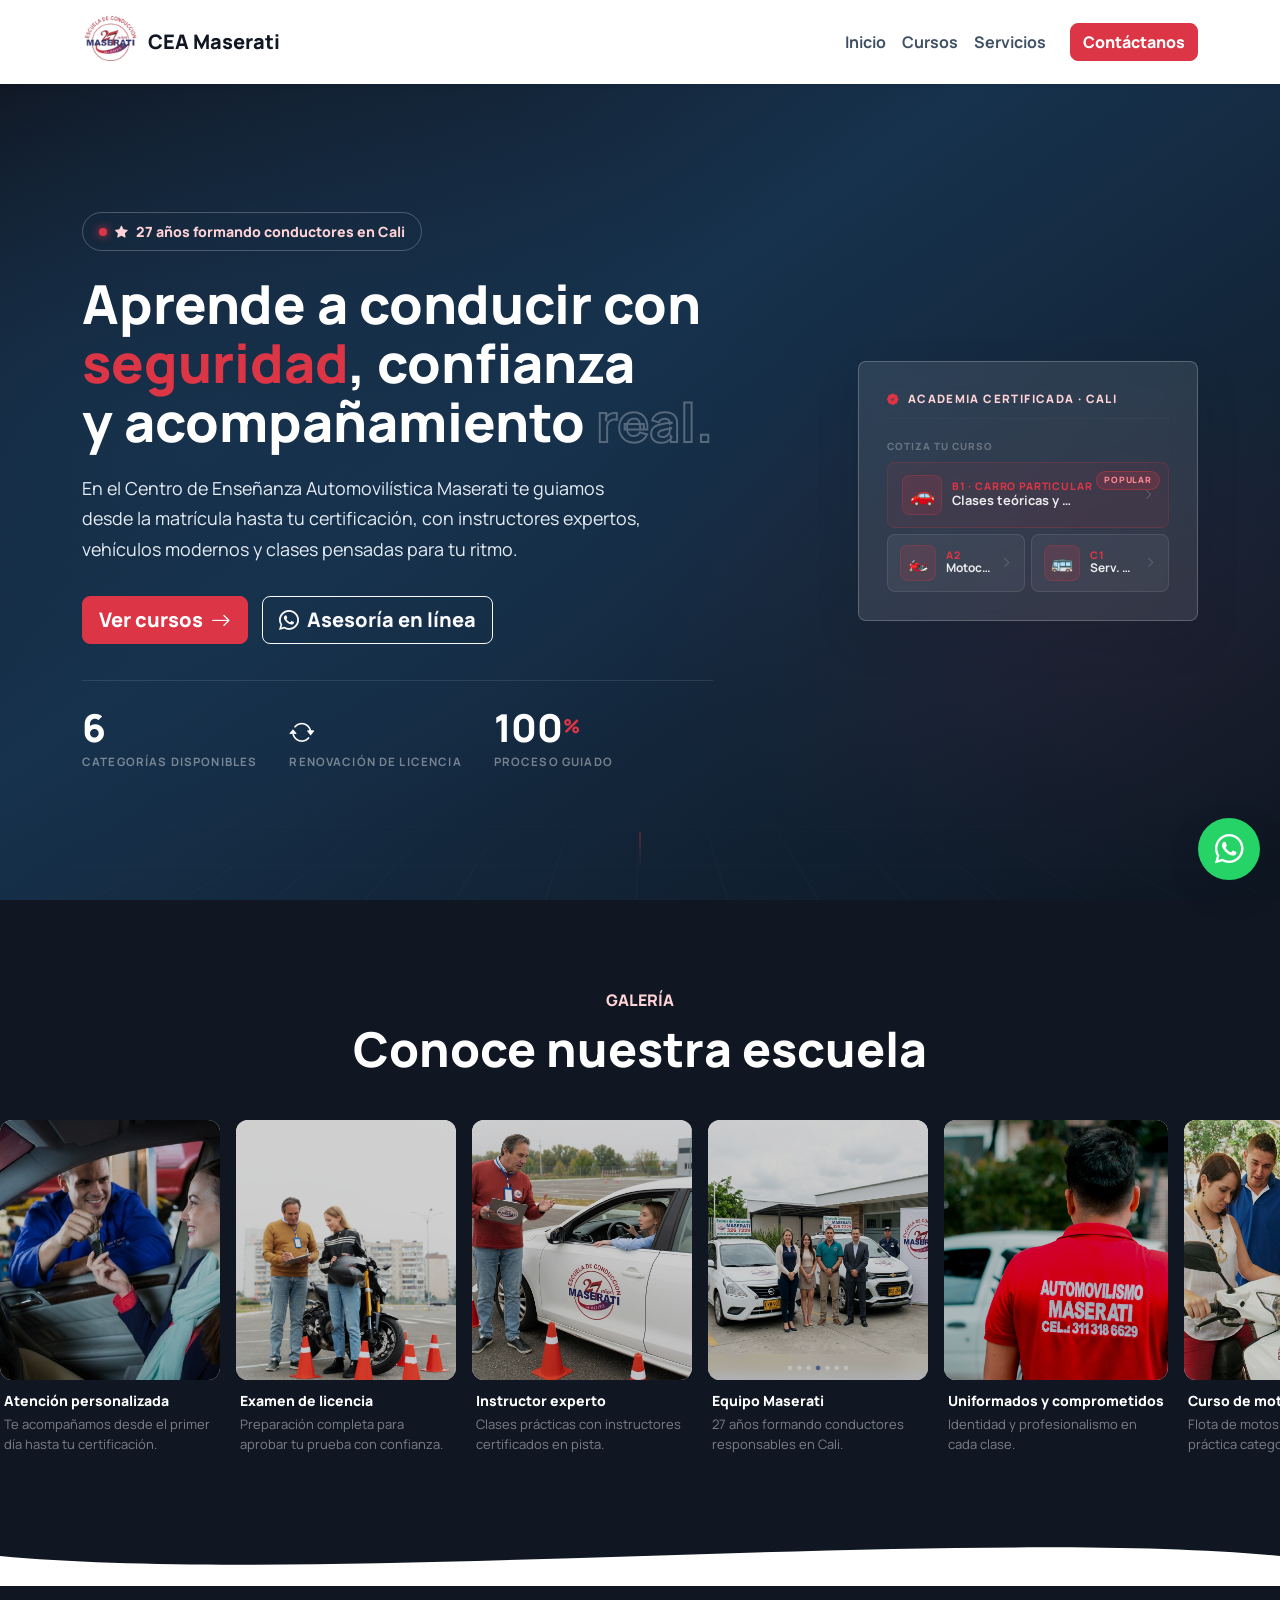
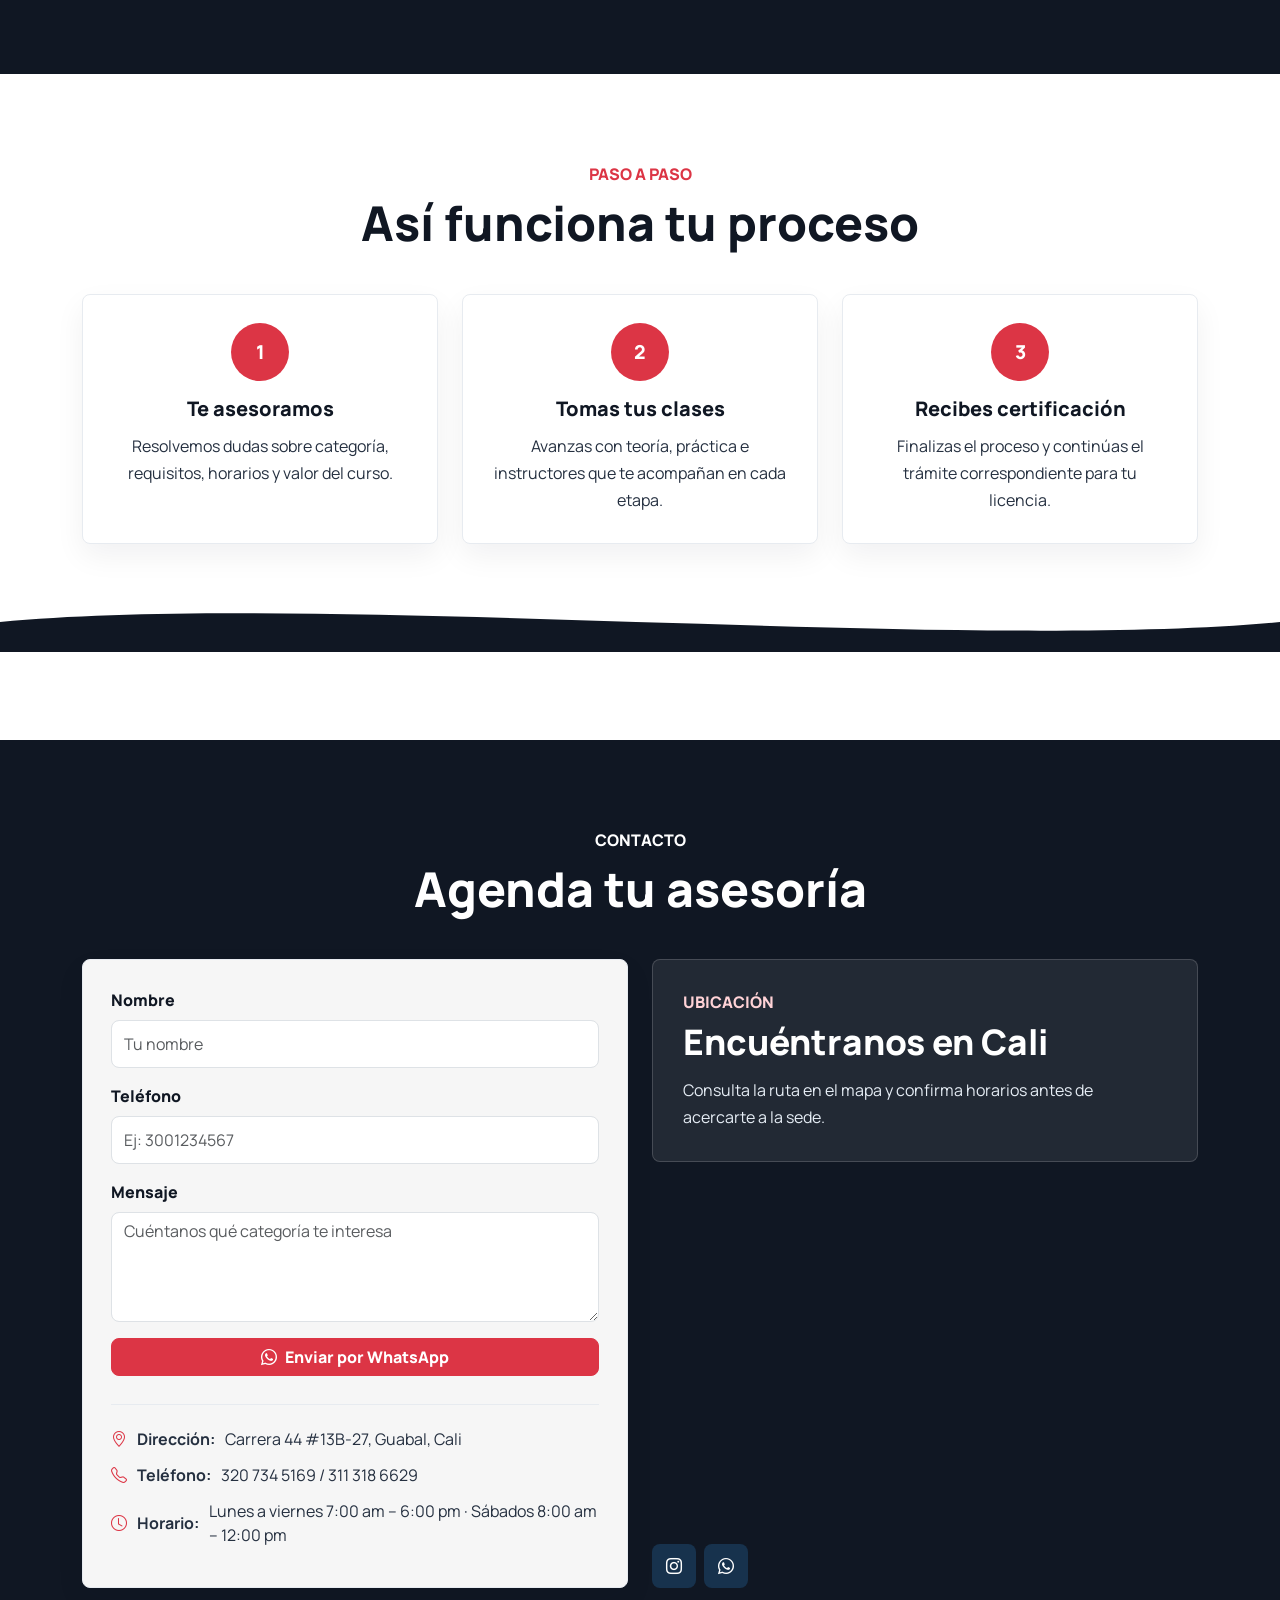
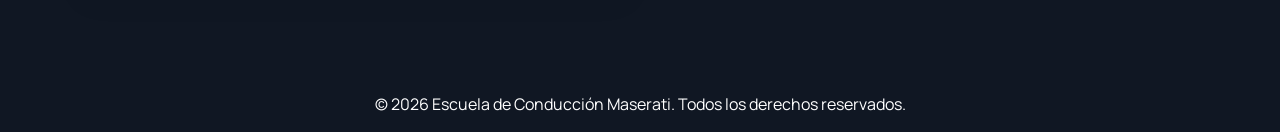
==== commit a01a5e1b: "fix: corregir mayúsculas en nombres de imagen (CamisetaRoja, EntregaDeLlaves)" ====
--- a/index.html
+++ b/index.html
@@ -418,7 +418,7 @@
   <div class="carousel-outer">
     <div class="carousel-track">
       <div class="carousel-slide">
-        <div class="carousel-img-wrap"><img src="./img/Entregadellaves.png" alt="Atención personalizada en CEA Maserati"></div>
+        <div class="carousel-img-wrap"><img src="./img/EntregaDeLlaves.png" alt="Atención personalizada en CEA Maserati"></div>
         <div class="carousel-label"><strong>Atención personalizada</strong><span>Te acompañamos desde el primer día hasta tu certificación.</span></div>
       </div>
       <div class="carousel-slide">
@@ -434,7 +434,7 @@
         <div class="carousel-label"><strong>Equipo Maserati</strong><span>27 años formando conductores responsables en Cali.</span></div>
       </div>
       <div class="carousel-slide">
-        <div class="carousel-img-wrap"><img src="./img/Camisetaroja.jpg" alt="Personal uniformado de la academia"></div>
+        <div class="carousel-img-wrap"><img src="./img/CamisetaRoja.jpg" alt="Personal uniformado de la academia"></div>
         <div class="carousel-label"><strong>Uniformados y comprometidos</strong><span>Identidad y profesionalismo en cada clase.</span></div>
       </div>
       <div class="carousel-slide">
@@ -442,11 +442,11 @@
         <div class="carousel-label"><strong>Curso de motocicletas</strong><span>Flota de motos moderna para tu práctica categoría A.</span></div>
       </div>
       <!-- Duplicados loop -->
-      <div class="carousel-slide" aria-hidden="true"><div class="carousel-img-wrap"><img src="./img/Entregadellaves.png" alt=""></div><div class="carousel-label"><strong>Atención personalizada</strong><span>Te acompañamos desde el primer día hasta tu certificación.</span></div></div>
+      <div class="carousel-slide" aria-hidden="true"><div class="carousel-img-wrap"><img src="./img/EntregaDeLlaves.png" alt=""></div><div class="carousel-label"><strong>Atención personalizada</strong><span>Te acompañamos desde el primer día hasta tu certificación.</span></div></div>
       <div class="carousel-slide" aria-hidden="true"><div class="carousel-img-wrap"><img src="./img/Examendelicencia.jpg" alt=""></div><div class="carousel-label"><strong>Examen de licencia</strong><span>Preparación completa para aprobar tu prueba con confianza.</span></div></div>
       <div class="carousel-slide" aria-hidden="true"><div class="carousel-img-wrap"><img src="./img/Instructorenpista.jpg" alt=""></div><div class="carousel-label"><strong>Instructor experto</strong><span>Clases prácticas con instructores certificados en pista.</span></div></div>
       <div class="carousel-slide" aria-hidden="true"><div class="carousel-img-wrap"><img src="./img/EquipoMaserati.png" alt=""></div><div class="carousel-label"><strong>Equipo Maserati</strong><span>27 años formando conductores responsables en Cali.</span></div></div>
-      <div class="carousel-slide" aria-hidden="true"><div class="carousel-img-wrap"><img src="./img/Camisetaroja.jpg" alt=""></div><div class="carousel-label"><strong>Uniformados y comprometidos</strong><span>Identidad y profesionalismo en cada clase.</span></div></div>
+      <div class="carousel-slide" aria-hidden="true"><div class="carousel-img-wrap"><img src="./img/CamisetaRoja.jpg" alt=""></div><div class="carousel-label"><strong>Uniformados y comprometidos</strong><span>Identidad y profesionalismo en cada clase.</span></div></div>
       <div class="carousel-slide" aria-hidden="true"><div class="carousel-img-wrap"><img src="./img/Cursodemotos.jpg" alt=""></div><div class="carousel-label"><strong>Curso de motocicletas</strong><span>Flota de motos moderna para tu práctica categoría A.</span></div></div>
     </div>
   </div>
